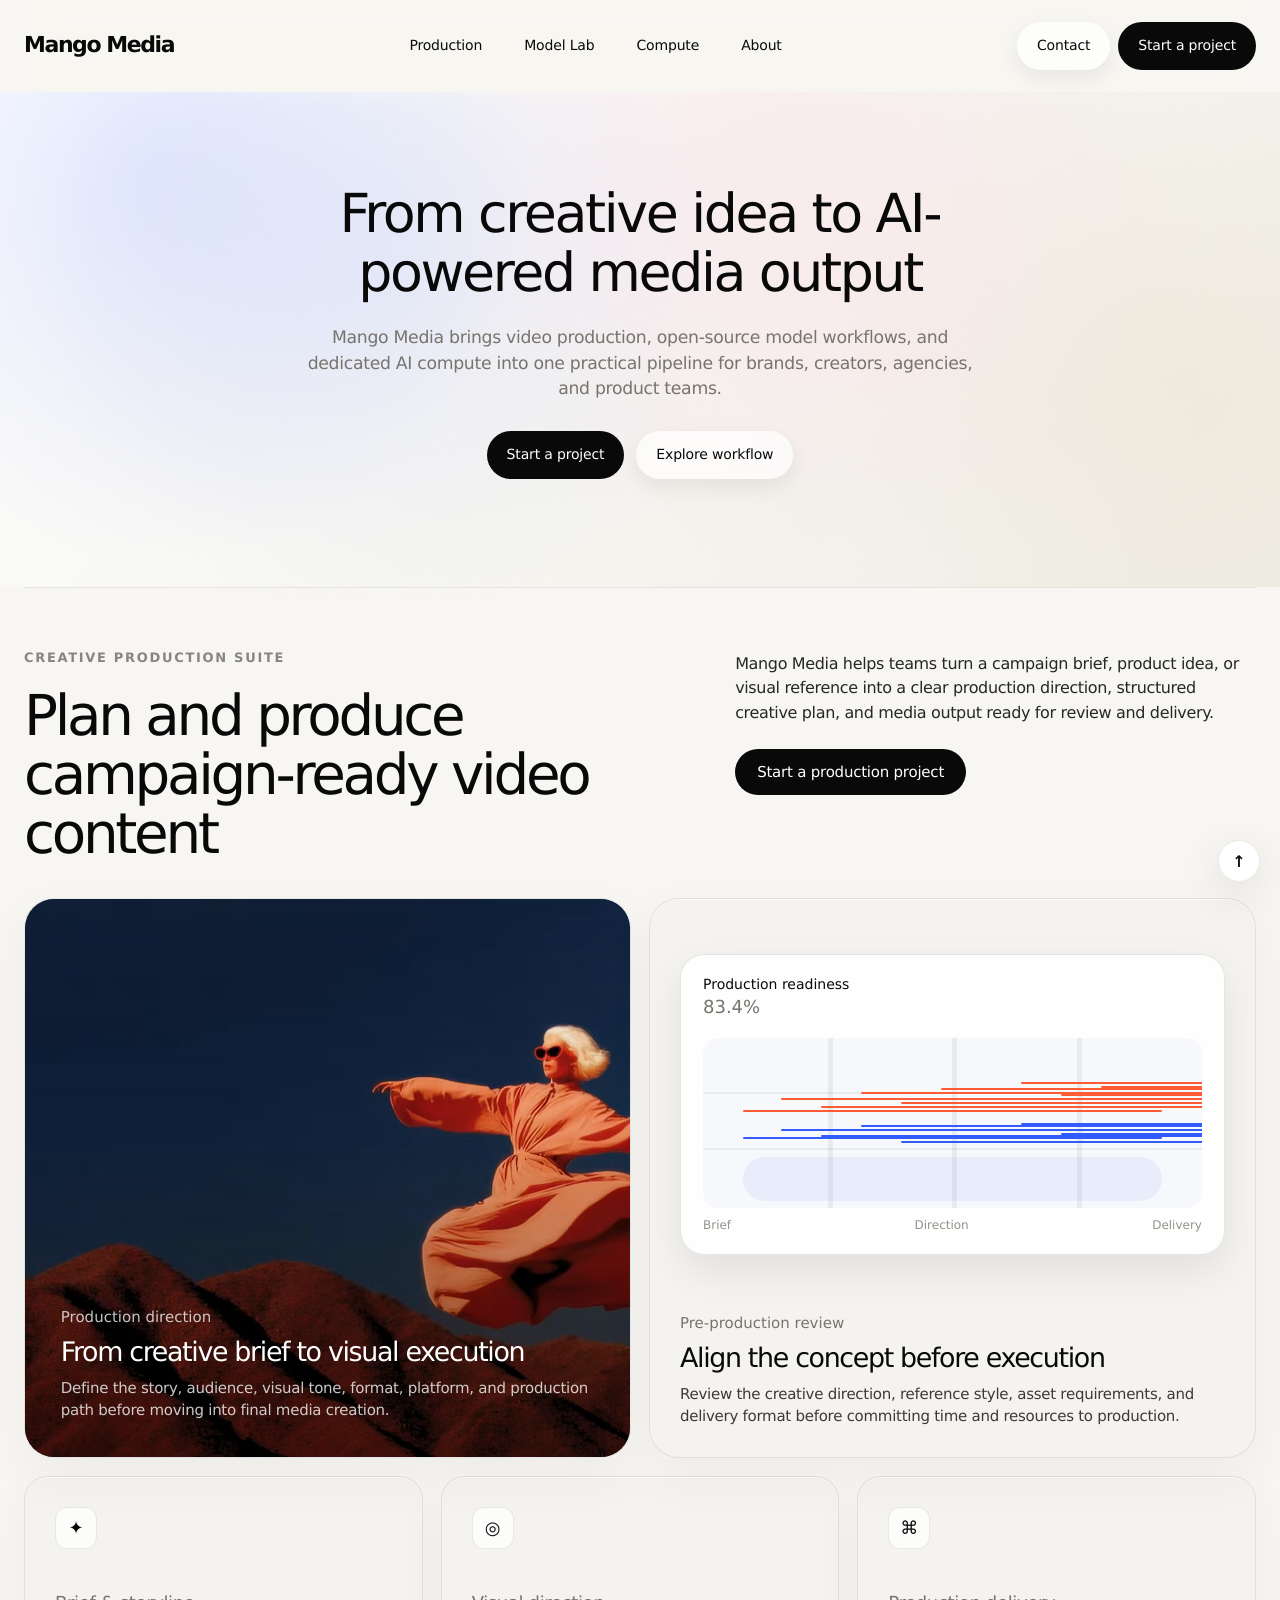
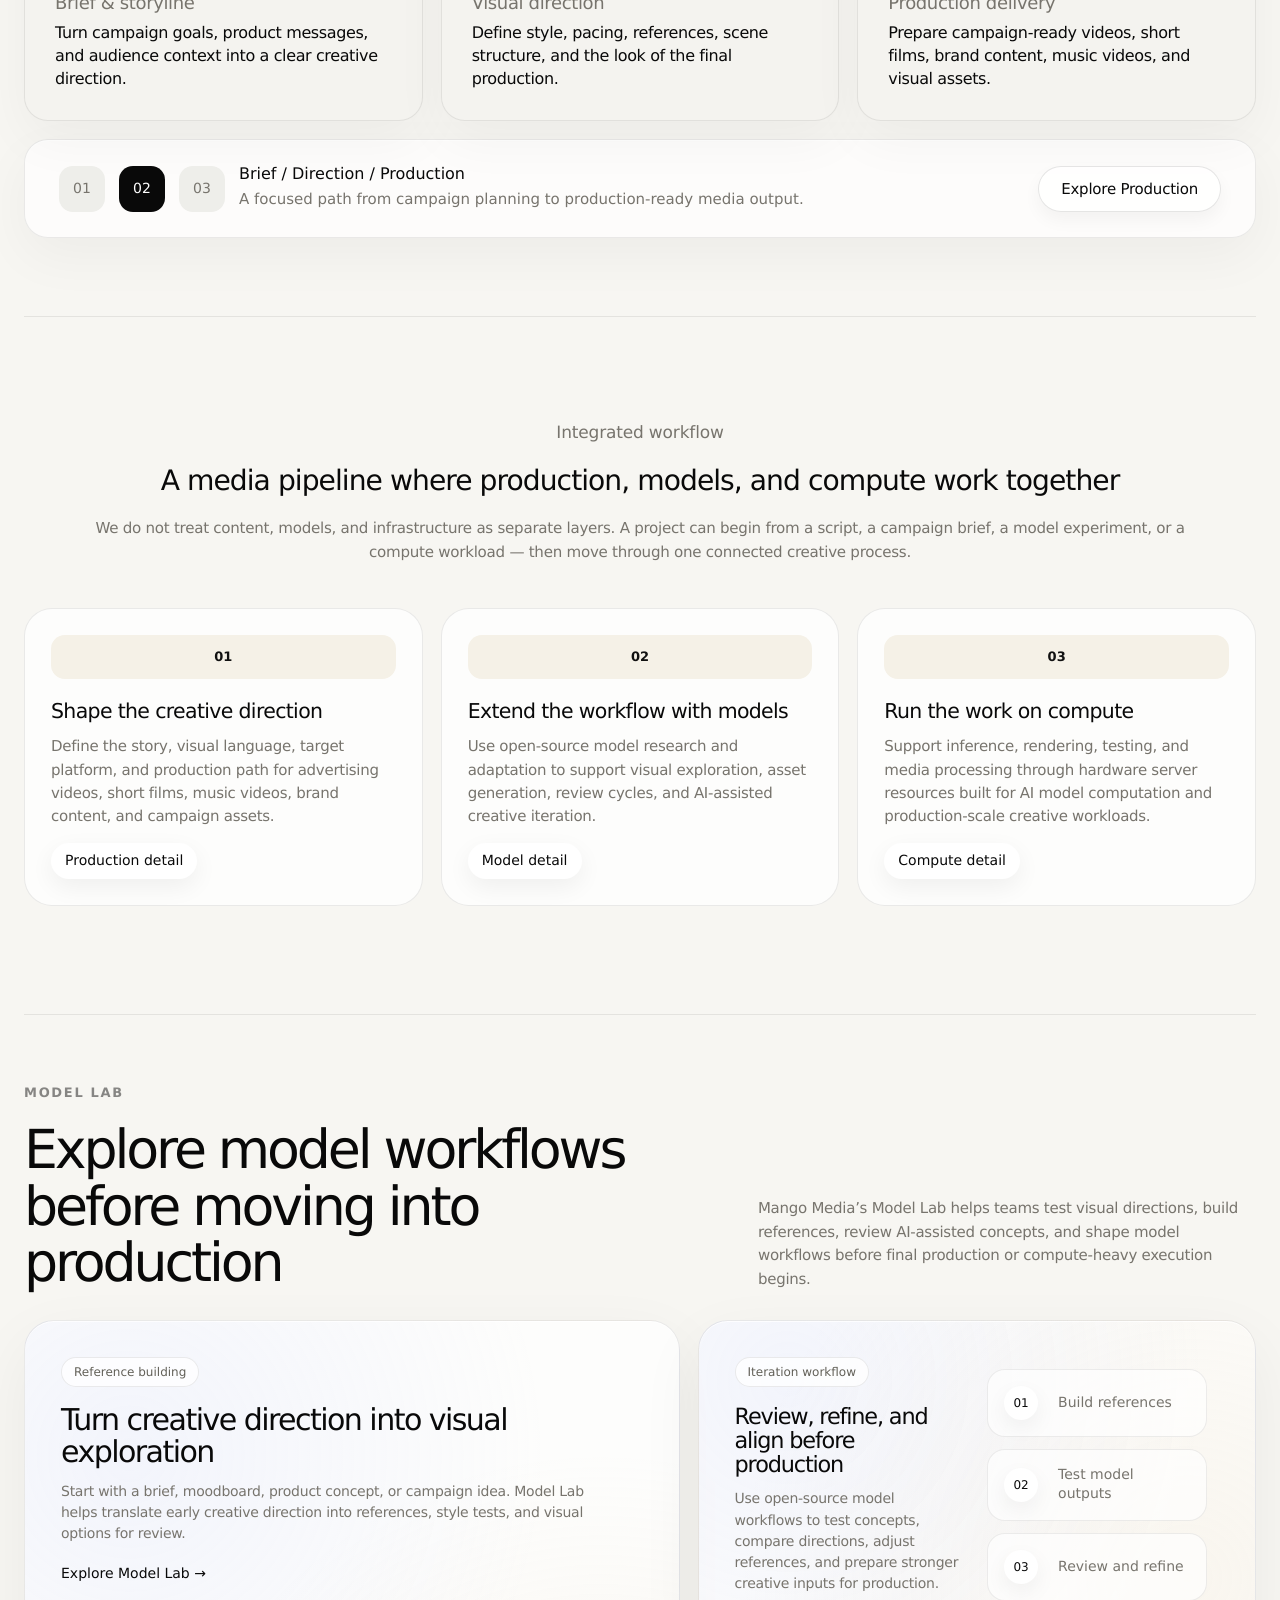
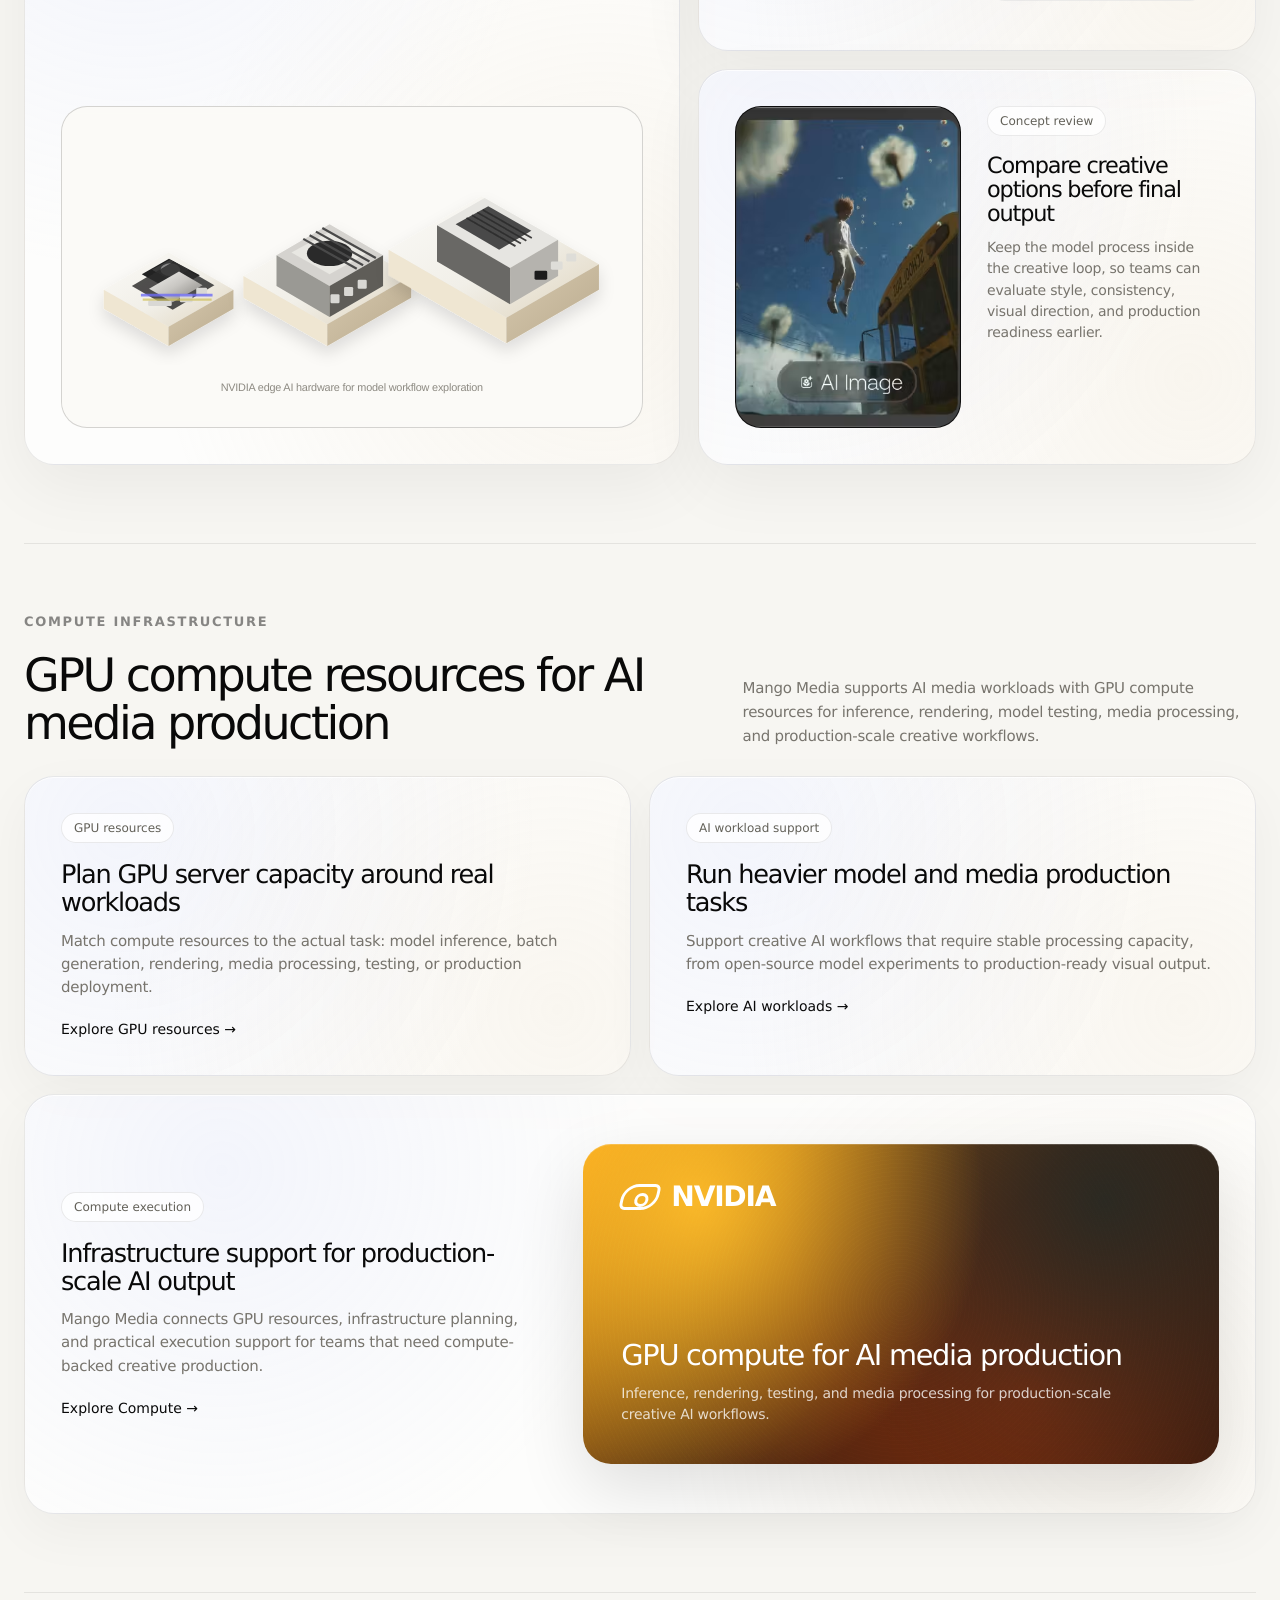
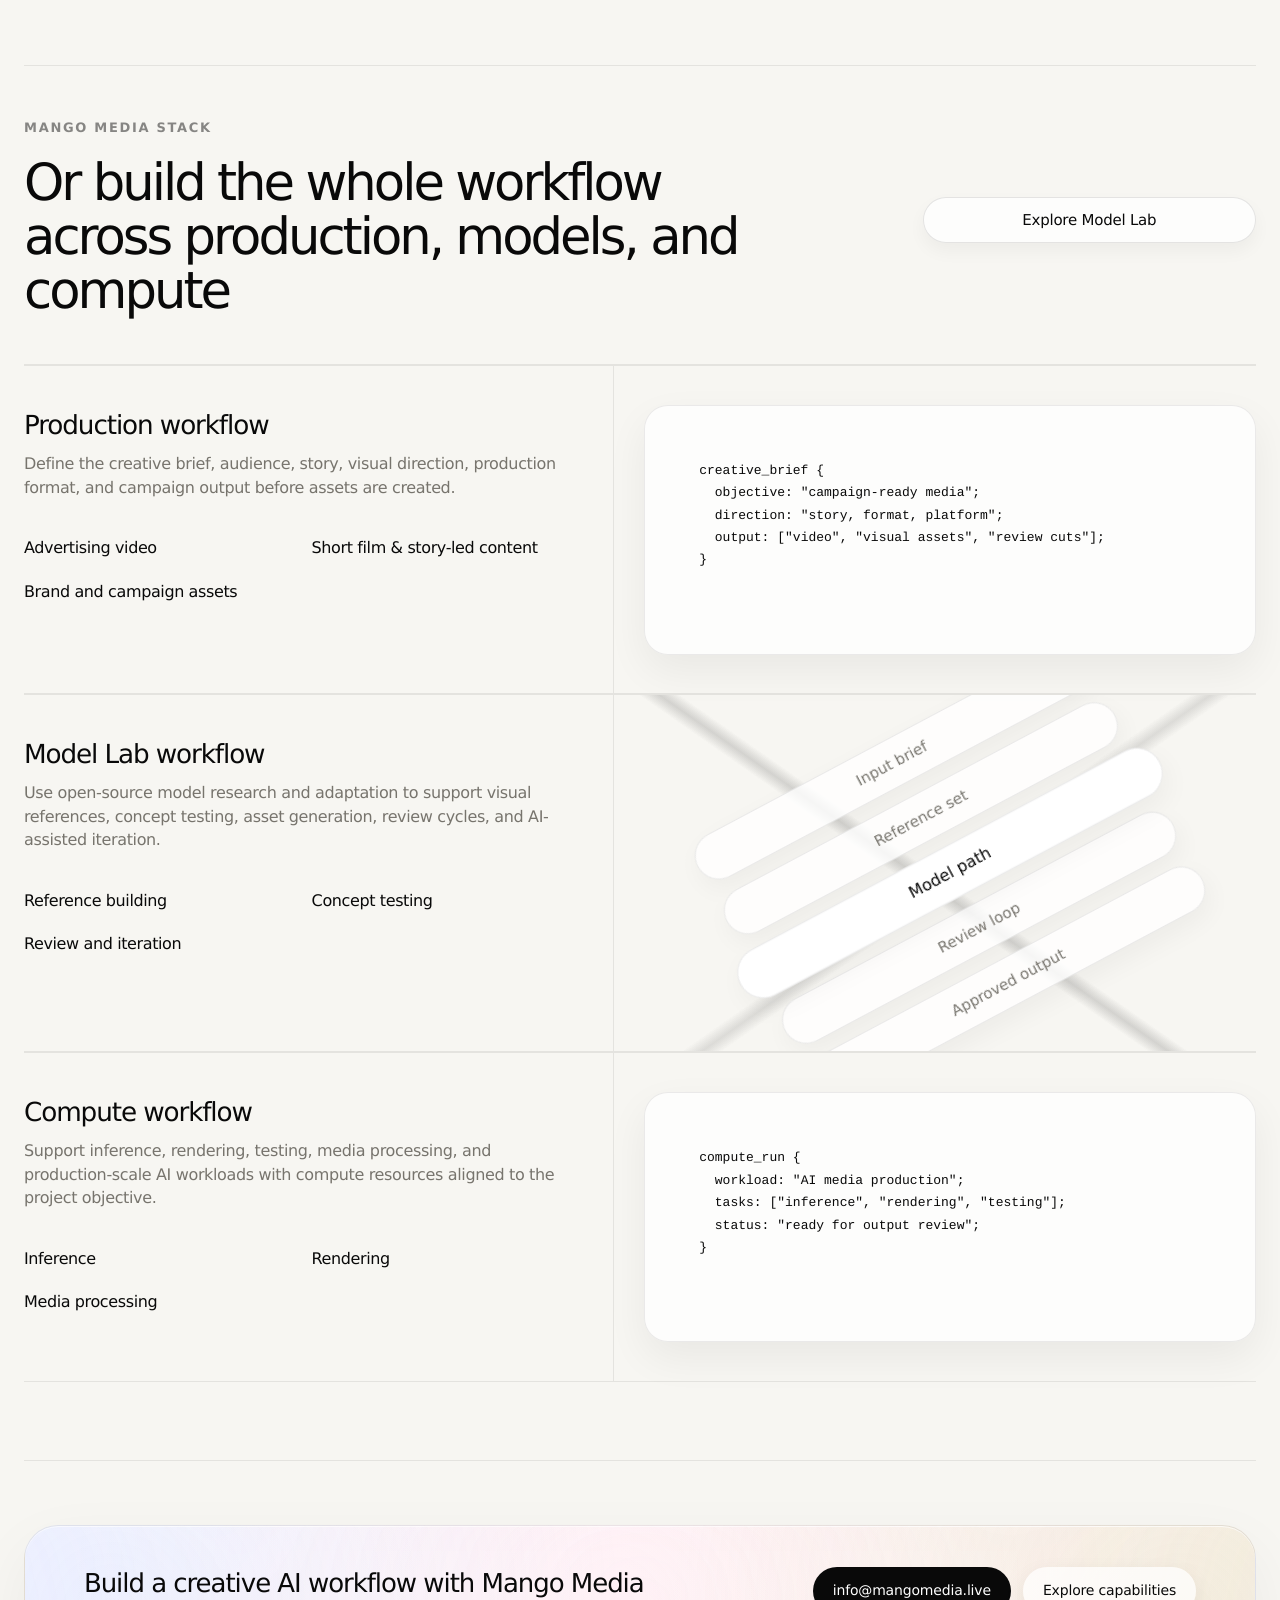
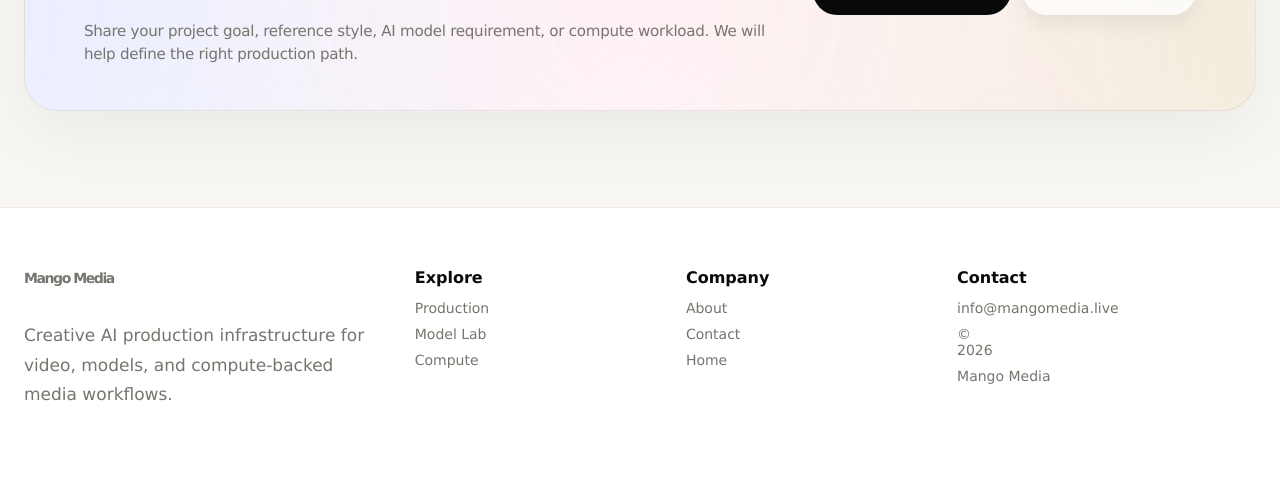
==== index.html @ ac8b80a3 "Update index.html" ====
<!doctype html>
<html lang="en">
<head>
  <meta charset="utf-8" />
  <meta name="viewport" content="width=device-width, initial-scale=1" />

  <title>Mango Media | Creative AI Production Infrastructure</title>
  <meta
    name="description"
    content="Mango Media is a creative AI production company combining video craft, open-source model workflows, and AI compute infrastructure into one media production stack."
  />

  <meta property="og:title" content="Mango Media" />
  <meta
    property="og:description"
    content="Creative AI production infrastructure for video, models, and compute-backed media workflows."
  />
  <meta property="og:type" content="website" />
  <meta property="og:url" content="https://mangomedia.live" />
  <meta name="theme-color" content="#fbfaf7" />

  <link rel="stylesheet" href="./mango-soft-lsf-style-v5.css?v=20260709-v7" />
  <link rel="stylesheet" href="./mango-lsf-override.css?v=20260709-v1" />
<link rel="stylesheet" href="./mango-content.css?v=20260717-model-lab-review-image1" />
</head>

<body>
<header class="site-header">
  <a class="logo" href="/" aria-label="Mango Media home">
    <span class="logo-symbol">M</span>
    <span>Mango Media</span>
  </a>

  <nav class="nav" aria-label="Main navigation">
    <a href="/production.html">Production</a>
    <a href="/models.html">Model Lab</a>
    <a href="/compute.html">Compute</a>
    <a href="/about.html">About</a>
  </nav>

  <div class="header-actions">
    <a class="soft-btn" href="mailto:info@mangomedia.live">Contact</a>
    <a class="dark-btn" href="mailto:info@mangomedia.live">Start a project</a>
  </div>
</header>

  <main id="top">
    <section class="hero">
      <div class="hero-wash" aria-hidden="true"></div>

      <div class="container hero-inner">
        <p class="eyebrow">Creative AI Production Infrastructure</p>

        <h1>From creative idea to AI-powered media output</h1>

        <p class="lead">
          Mango Media brings video production, open-source model workflows, and dedicated AI compute
          into one practical pipeline for brands, creators, agencies, and product teams.
        </p>

        <div class="hero-actions">
          <a class="dark-btn large" href="mailto:info@mangomedia.live">Start a project</a>
          <a class="soft-btn large" href="#workflow">Explore workflow</a>
        </div>
      </div>
    </section>
<section class="section home-mango-suite" aria-label="Mango Media production suite">
  <div class="home-mango-suite-inner">
    <div class="home-mango-suite-heading">
      <div>
        <p class="eyebrow">Creative production suite</p>
        <h2>Plan and produce campaign-ready video content</h2>
      </div>

      <div>
        <p>
          Mango Media helps teams turn a campaign brief, product idea, or visual reference
          into a clear production direction, structured creative plan, and media output
          ready for review and delivery.
        </p>

        <a class="home-suite-button" href="mailto:info@mangomedia.live">
          Start a production project
        </a>
      </div>
    </div>

    <div class="home-mango-suite-grid">
      <article class="home-suite-card home-suite-card-visual">
<div class="home-suite-media-slot large has-image">
  <img
    src="/media/home/production-suite-hero.jpg"
    alt="Mango Media production visual for campaign-ready video content"
  />
</div>

        <div class="home-suite-card-copy light">
          <span>Production direction</span>
          <h3>From creative brief to visual execution</h3>
          <p>
            Define the story, audience, visual tone, format, platform, and production
            path before moving into final media creation.
          </p>
        </div>
      </article>

      <article class="home-suite-card home-suite-card-analytics">
        <div class="home-suite-dashboard">
          <div class="home-suite-dashboard-card">
            <span>Production readiness</span>
            <strong>83.4%</strong>

            <div class="home-suite-chart">
              <i></i>
              <i></i>
              <i></i>
            </div>

            <div class="home-suite-chart-labels">
              <span>Brief</span>
              <span>Direction</span>
              <span>Delivery</span>
            </div>
          </div>
        </div>

        <div class="home-suite-card-copy">
          <span>Pre-production review</span>
          <h3>Align the concept before execution</h3>
          <p>
            Review the creative direction, reference style, asset requirements, and
            delivery format before committing time and resources to production.
          </p>
        </div>
      </article>

      <article class="home-suite-mini-card">
        <span class="home-suite-icon">✦</span>
        <div>
          <h3>Brief & storyline</h3>
          <p>
            Turn campaign goals, product messages, and audience context into a clear
            creative direction.
          </p>
        </div>
      </article>

      <article class="home-suite-mini-card">
        <span class="home-suite-icon">◎</span>
        <div>
          <h3>Visual direction</h3>
          <p>
            Define style, pacing, references, scene structure, and the look of the final
            production.
          </p>
        </div>
      </article>

      <article class="home-suite-mini-card">
        <span class="home-suite-icon">⌘</span>
        <div>
          <h3>Production delivery</h3>
          <p>
            Prepare campaign-ready videos, short films, brand content, music videos,
            and visual assets.
          </p>
        </div>
      </article>
    </div>

    <div class="home-suite-footer-strip">
      <div class="home-suite-strip-left">
        <span>01</span>
        <span>02</span>
        <span>03</span>

        <div>
          <strong>Brief / Direction / Production</strong>
          <p>A focused path from campaign planning to production-ready media output.</p>
        </div>
      </div>

      <a class="home-suite-strip-button" href="/production.html">
        Explore Production
      </a>
    </div>
  </div>
</section>
</section>
    <section id="workflow" class="section home-summary">
      <div class="section-title centered-home">
        <p class="eyebrow">Integrated workflow</p>

        <h2>A media pipeline where production, models, and compute work together</h2>

        <p>
          We do not treat content, models, and infrastructure as separate layers. A project can begin
          from a script, a campaign brief, a model experiment, or a compute workload — then move
          through one connected creative process.
        </p>
      </div>

      <div class="capability-grid integrated-grid">
        <article class="capability-card">
          <span class="number">01</span>
          <h3>Shape the creative direction</h3>
          <p>
            Define the story, visual language, target platform, and production path for advertising
            videos, short films, music videos, brand content, and campaign assets.
          </p>
          <a class="card-link" href="/production.html">Production detail</a>
        </article>

        <article class="capability-card">
          <span class="number">02</span>
          <h3>Extend the workflow with models</h3>
          <p>
            Use open-source model research and adaptation to support visual exploration, asset
            generation, review cycles, and AI-assisted creative iteration.
          </p>
          <a class="card-link" href="/models.html">Model detail</a>
        </article>

        <article class="capability-card">
          <span class="number">03</span>
          <h3>Run the work on compute</h3>
          <p>
            Support inference, rendering, testing, and media processing through hardware server
            resources built for AI model computation and production-scale creative workloads.
          </p>
          <a class="card-link" href="/compute.html">Compute detail</a>
        </article>
      </div>
    </section>

<section class="section home-model-lab-showcase" aria-label="Mango Media Model Lab workflow">
  <div class="home-model-lab-inner">
    <div class="home-model-lab-heading">
      <div>
        <p class="eyebrow">Model Lab</p>
        <h2>Explore model workflows before moving into production</h2>
      </div>

      <p>
        Mango Media’s Model Lab helps teams test visual directions, build references,
        review AI-assisted concepts, and shape model workflows before final production
        or compute-heavy execution begins.
      </p>
    </div>

    <div class="home-model-lab-grid">
      <article class="home-model-lab-card home-model-lab-card-large">
        <div class="home-model-lab-copy">
          <span>Reference building</span>
          <h3>Turn creative direction into visual exploration</h3>
          <p>
            Start with a brief, moodboard, product concept, or campaign idea. Model Lab
            helps translate early creative direction into references, style tests, and
            visual options for review.
          </p>
          <a href="/models.html">Explore Model Lab</a>
        </div>

<div class="home-model-lab-media-slot has-inline-svg">
  <svg
    class="home-model-lab-device-svg"
    viewBox="0 0 1278 676"
    role="img"
    aria-label="NVIDIA edge AI hardware visual for model workflow exploration"
  >
    <defs>
      <linearGradient id="mangoBaseTop" x1="0" y1="0" x2="1" y2="1">
        <stop offset="0%" stop-color="#fbfaf7" />
        <stop offset="54%" stop-color="#f1efe8" />
        <stop offset="100%" stop-color="#dfd4bd" />
      </linearGradient>

      <linearGradient id="mangoBaseSide" x1="0" y1="0" x2="1" y2="1">
        <stop offset="0%" stop-color="#d7c9ae" />
        <stop offset="100%" stop-color="#b9aa8e" />
      </linearGradient>

      <linearGradient id="deviceSilver" x1="0" y1="0" x2="1" y2="1">
        <stop offset="0%" stop-color="#f2f1ee" />
        <stop offset="48%" stop-color="#c9c7c3" />
        <stop offset="100%" stop-color="#7d7b76" />
      </linearGradient>

      <filter id="softDeviceShadow" x="-20%" y="-20%" width="140%" height="140%">
        <feDropShadow dx="0" dy="18" stdDeviation="18" flood-color="#090909" flood-opacity="0.12" />
      </filter>
    </defs>

    <rect width="1278" height="676" fill="#fbfaf7" />

    <!-- Left base -->
    <g filter="url(#softDeviceShadow)">
      <polygon points="92,388 235,306 378,388 235,470" fill="url(#mangoBaseTop)" />
      <polygon points="92,388 235,470 235,512 92,430" fill="#efe6d2" />
      <polygon points="235,470 378,388 378,430 235,512" fill="url(#mangoBaseSide)" />

      <polygon points="176,354 236,320 304,356 244,392" fill="#202020" />
      <polygon points="198,344 238,322 280,344 240,368" fill="#3b3b3b" />
      <ellipse cx="239" cy="344" rx="22" ry="14" fill="#8b8b8b" />
      <polygon points="154,380 246,326 336,378 244,432" fill="#2b2b2b" opacity="0.82" />
      <polygon points="192,386 258,348 310,378 244,416" fill="url(#deviceSilver)" />
      <rect x="190" y="412" width="52" height="12" rx="3" fill="#d9d8d4" />
      <rect x="260" y="398" width="28" height="18" rx="3" fill="#d9d8d4" />
      <rect x="296" y="384" width="24" height="18" rx="3" fill="#d9d8d4" />
      <path d="M174 400 L332 400" stroke="#6f6df4" stroke-width="6" opacity="0.8" />
      <path d="M178 410 L330 410" stroke="#cfc15a" stroke-width="5" opacity="0.7" />
    </g>

    <!-- Center base -->
    <g filter="url(#softDeviceShadow)">
      <polygon points="400,358 585,252 770,358 585,464" fill="url(#mangoBaseTop)" />
      <polygon points="400,358 585,464 585,512 400,406" fill="#efe6d2" />
      <polygon points="585,464 770,358 770,406 585,512" fill="url(#mangoBaseSide)" />

      <polygon points="473,312 590,244 708,312 590,380" fill="#d5d3cf" />
      <polygon points="473,312 590,380 590,448 473,380" fill="#9a9994" />
      <polygon points="590,380 708,312 708,380 590,448" fill="#5e5d59" />
      <polygon points="506,306 590,260 676,306 590,354" fill="#e8e7e2" />
      <ellipse cx="590" cy="308" rx="50" ry="28" fill="#2b2b2b" />
      <g stroke="#4a4a4a" stroke-width="5">
        <line x1="532" y1="276" x2="650" y2="342" />
        <line x1="546" y1="268" x2="664" y2="334" />
        <line x1="560" y1="260" x2="678" y2="326" />
        <line x1="574" y1="252" x2="692" y2="318" />
      </g>
      <rect x="592" y="398" width="20" height="20" rx="3" fill="#d9d8d4" />
      <rect x="622" y="382" width="20" height="20" rx="3" fill="#d9d8d4" />
      <rect x="652" y="366" width="20" height="20" rx="3" fill="#d9d8d4" />
    </g>

    <!-- Right base -->
    <g filter="url(#softDeviceShadow)">
      <polygon points="720,300 925,182 1184,332 980,450" fill="url(#mangoBaseTop)" />
      <polygon points="720,300 980,450 980,506 720,356" fill="#efe6d2" />
      <polygon points="980,450 1184,332 1184,388 980,506" fill="url(#mangoBaseSide)" />

      <polygon points="827,246 932,186 1094,278 988,340" fill="#e6e5e1" />
      <polygon points="827,246 988,340 988,420 827,326" fill="#696865" />
      <polygon points="988,340 1094,278 1094,358 988,420" fill="#b5b3ae" />
      <polygon points="868,244 940,204 1035,258 964,300" fill="#4a4a4a" />
      <g stroke="#2d2d2d" stroke-width="4" opacity="0.9">
        <line x1="892" y1="230" x2="1000" y2="292" />
        <line x1="904" y1="224" x2="1012" y2="286" />
        <line x1="916" y1="218" x2="1024" y2="280" />
        <line x1="928" y1="212" x2="1036" y2="274" />
      </g>
      <rect x="1042" y="346" width="28" height="20" rx="3" fill="#1f1f1f" />
      <rect x="1078" y="326" width="26" height="18" rx="3" fill="#deddd8" />
      <rect x="1112" y="308" width="22" height="18" rx="3" fill="#deddd8" />
    </g>

    <text
      x="639"
      y="612"
      text-anchor="middle"
      fill="#8d8a82"
      font-size="24"
      font-family="Inter, Arial, sans-serif"
      letter-spacing="-0.02em"
    >
      NVIDIA edge AI hardware for model workflow exploration
    </text>
  </svg>
</div>
      </article>

      <article class="home-model-lab-card home-model-lab-card-side">
        <div class="home-model-lab-copy">
          <span>Iteration workflow</span>
          <h3>Review, refine, and align before production</h3>
          <p>
            Use open-source model workflows to test concepts, compare directions,
            adjust references, and prepare stronger creative inputs for production.
          </p>
        </div>

        <div class="home-model-lab-steps">
          <div>
            <strong>01</strong>
            <span>Build references</span>
          </div>
          <div>
            <strong>02</strong>
            <span>Test model outputs</span>
          </div>
          <div>
            <strong>03</strong>
            <span>Review and refine</span>
          </div>
        </div>
      </article>

      <article class="home-model-lab-card home-model-lab-card-media">
<div class="home-model-lab-media-slot second has-image soft-contain">
  <img
    src="/media/home/model-lab-concept-review.jpg"
    alt="Model Lab generated concept review for visual exploration"
  />
</div>

        <div class="home-model-lab-copy">
          <span>Concept review</span>
          <h3>Compare creative options before final output</h3>
          <p>
            Keep the model process inside the creative loop, so teams can evaluate
            style, consistency, visual direction, and production readiness earlier.
          </p>
        </div>
      </article>
    </div>
  </div>
</section>
 <section class="section home-capability-triad" aria-label="Mango Media compute overview">
  <div class="home-capability-triad-inner">
    <div class="home-capability-triad-heading">
      <div>
        <p class="eyebrow">Compute infrastructure</p>
        <h2>GPU compute resources for AI media production</h2>
      </div>

      <p>
        Mango Media supports AI media workloads with GPU compute resources for
        inference, rendering, model testing, media processing, and production-scale
        creative workflows.
      </p>
    </div>

    <div class="home-capability-triad-grid">
      <article class="home-capability-card">
        <span>GPU resources</span>
        <h3>Plan GPU server capacity around real workloads</h3>
        <p>
          Match compute resources to the actual task: model inference, batch generation,
          rendering, media processing, testing, or production deployment.
        </p>
        <a href="/compute.html">Explore GPU resources</a>
      </article>

      <article class="home-capability-card">
        <span>AI workload support</span>
        <h3>Run heavier model and media production tasks</h3>
        <p>
          Support creative AI workflows that require stable processing capacity, from
          open-source model experiments to production-ready visual output.
        </p>
        <a href="/compute.html">Explore AI workloads</a>
      </article>

      <article class="home-capability-card home-capability-compute-card">
        <div class="home-capability-compute-copy">
          <span>Compute execution</span>
          <h3>Infrastructure support for production-scale AI output</h3>
          <p>
            Mango Media connects GPU resources, infrastructure planning, and practical
            execution support for teams that need compute-backed creative production.
          </p>
          <a href="/compute.html">Explore Compute</a>
        </div>
<div class="home-capability-nvidia-slot home-compute-nvidia-card" aria-label="NVIDIA GPU compute visual card">
  <div class="home-compute-nvidia-brand">
    <span class="home-compute-nvidia-mark" aria-hidden="true"></span>
    <span>NVIDIA</span>
  </div>

  <div class="home-compute-nvidia-copy">
    <h3>GPU compute for AI media production</h3>
    <p>
      Inference, rendering, testing, and media processing for production-scale
      creative AI workflows.
    </p>
  </div>
</div>
      </article>
    </div>
  </div>
</section>
<section class="section home-mango-stack" aria-label="Mango Media capability stack">
  <div class="home-mango-stack-inner">
    <div class="home-mango-stack-heading">
      <div>
        <p class="eyebrow">Mango Media stack</p>
        <h2>Or build the whole workflow across production, models, and compute</h2>
      </div>

      <a class="home-stack-button" href="/models.html">
        Explore Model Lab
      </a>
    </div>

    <div class="home-stack-row">
      <div class="home-stack-copy">
        <h3>Production workflow</h3>
        <p>
          Define the creative brief, audience, story, visual direction, production format,
          and campaign output before assets are created.
        </p>

        <div class="home-stack-points">
          <span>Advertising video</span>
          <span>Short film & story-led content</span>
          <span>Brand and campaign assets</span>
        </div>
      </div>

      <div class="home-stack-mock">
        <div class="home-stack-code-card">
          <pre><code>creative_brief {
  objective: "campaign-ready media";
  direction: "story, format, platform";
  output: ["video", "visual assets", "review cuts"];
}</code></pre>
        </div>
      </div>
    </div>

    <div class="home-stack-row">
      <div class="home-stack-copy">
        <h3>Model Lab workflow</h3>
        <p>
          Use open-source model research and adaptation to support visual references,
          concept testing, asset generation, review cycles, and AI-assisted iteration.
        </p>

        <div class="home-stack-points">
          <span>Reference building</span>
          <span>Concept testing</span>
          <span>Review and iteration</span>
        </div>
      </div>

      <div class="home-stack-mock home-stack-mock-diagram">
        <div class="home-model-diagram">
          <span>Input brief</span>
          <span>Reference set</span>
          <span>Model path</span>
          <span>Review loop</span>
          <span>Approved output</span>
        </div>
      </div>
    </div>

    <div class="home-stack-row">
      <div class="home-stack-copy">
        <h3>Compute workflow</h3>
        <p>
          Support inference, rendering, testing, media processing, and production-scale
          AI workloads with compute resources aligned to the project objective.
        </p>

        <div class="home-stack-points">
          <span>Inference</span>
          <span>Rendering</span>
          <span>Media processing</span>
        </div>
      </div>

      <div class="home-stack-mock">
        <div class="home-stack-code-card">
          <pre><code>compute_run {
  workload: "AI media production";
  tasks: ["inference", "rendering", "testing"];
  status: "ready for output review";
}</code></pre>
        </div>
      </div>
    </div>
  </div>
</section>
    <section id="contact" class="section final-cta home-page-cta">
      <div class="container">
        <div class="cta-box">
          <h2>Build a creative AI workflow with Mango Media</h2>

          <p>
            Share your project goal, reference style, AI model requirement, or compute workload.
            We will help define the right production path.
          </p>

          <div class="hero-actions">
            <a class="dark-btn large" href="mailto:info@mangomedia.live">
              info@mangomedia.live
            </a>
            <a class="soft-btn large" href="/production.html">Explore capabilities</a>
          </div>
        </div>
      </div>
    </section>
  </main>

<footer class="footer">
  <div class="container footer-grid">
    <div>
      <a class="logo footer-logo" href="/">
        <span class="logo-symbol">M</span>
        <span>Mango Media</span>
      </a>
      <p>
        Creative AI production infrastructure for video, models, and compute-backed media workflows.
      </p>
    </div>

    <div>
      <strong>Explore</strong>
      <a href="/production.html">Production</a>
      <a href="/models.html">Model Lab</a>
      <a href="/compute.html">Compute</a>
    </div>

    <div>
      <strong>Company</strong>
      <a href="/about.html">About</a>
      <a href="mailto:info@mangomedia.live">Contact</a>
      <a href="/">Home</a>
    </div>

    <div>
      <strong>Contact</strong>
      <a href="mailto:info@mangomedia.live">info@mangomedia.live</a>
      <span>© <span id="year"></span> Mango Media</span>
    </div>
  </div>
</footer>

  <a class="back-top" href="#top" aria-label="Back to top">↑</a>

  <script>
    document.getElementById("year").textContent = new Date().getFullYear();
  </script>
</body>
</html>
---- mango-soft-lsf-style-v5.css ----
:root {
  --bg: #fbfaf7;
  --paper: #ffffff;
  --text: #050505;
  --muted: #77746e;
  --line: #ebe8df;
  --blue: #e8edff;
  --pink: #fff1f1;
  --cream: #fbf5df;
  --mango: #ffb020;
  --orange: #ff8a1f;
  --shadow: 0 22px 72px rgba(16, 24, 40, 0.07);
  --radius: 28px;
  font-family: Inter, "Helvetica Neue", Arial, ui-sans-serif, system-ui, -apple-system, BlinkMacSystemFont, "Segoe UI", sans-serif;
}

* { box-sizing: border-box; }

html { scroll-behavior: smooth; }

body {
  margin: 0;
  color: var(--text);
  background: #fff;
  font-family: Inter, "Helvetica Neue", Arial, ui-sans-serif, system-ui, -apple-system, BlinkMacSystemFont, "Segoe UI", sans-serif;
  -webkit-font-smoothing: antialiased;
  text-rendering: geometricPrecision;
}

a { color: inherit; text-decoration: none; }

.container {
  width: min(1240px, calc(100% - 40px));
  margin: 0 auto;
}

.site-header {
  position: sticky;
  top: 0;
  z-index: 50;
  height: 100px;
  display: grid;
  grid-template-columns: 1fr auto 1fr;
  align-items: center;
  gap: 24px;
  padding: 0 34px;
  border-bottom: 1px solid rgba(235, 232, 223, 0.72);
  background: rgba(251, 250, 247, 0.92);
  backdrop-filter: blur(18px);
}

.logo {
  display: inline-flex;
  align-items: center;
  gap: 8px;
  justify-self: start;
  color: #050505;
  font-size: 24px;
  font-weight: 760;
  letter-spacing: -0.065em;
}

.logo-symbol { display: none; }

.nav {
  display: flex;
  align-items: center;
  justify-content: center;
  gap: 50px;
  color: #111;
  font-size: 17px;
  font-weight: 520;
  letter-spacing: -0.02em;
}

.nav a:hover { color: #57524c; }

.header-actions {
  justify-self: end;
  display: flex;
  align-items: center;
  gap: 14px;
}

.soft-btn,
.dark-btn,
.outline-btn {
  display: inline-flex;
  align-items: center;
  justify-content: center;
  min-height: 54px;
  padding: 0 26px;
  border-radius: 999px;
  font-size: 17px;
  font-weight: 650;
  letter-spacing: -0.025em;
  transition: transform .2s ease, box-shadow .2s ease, background .2s ease;
}

.soft-btn,
.outline-btn {
  color: #111;
  background: rgba(255, 255, 255, .74);
  box-shadow: 0 14px 42px rgba(16, 24, 40, .045);
}

.dark-btn {
  color: #fff;
  background: #050505;
  box-shadow: 0 14px 42px rgba(16, 24, 40, .13);
}

.dark-btn.large,
.soft-btn.large {
  min-height: 58px;
  padding: 0 30px;
}

.soft-btn:hover,
.dark-btn:hover,
.outline-btn:hover {
  transform: translateY(-2px);
}

.hero {
  position: relative;
  min-height: 570px;
  display: grid;
  align-items: center;
  overflow: hidden;
  border-bottom: 1px solid rgba(235, 232, 223, .66);
  background: #f8f7f1;
}

.hero-wash {
  position: absolute;
  inset: 0;
  background:
    radial-gradient(ellipse at 10% 26%, rgba(222, 229, 255, .86) 0%, rgba(232, 237, 255, .56) 20%, rgba(244, 246, 255, .18) 44%, transparent 67%),
    radial-gradient(ellipse at 53% 18%, rgba(255, 232, 231, .56) 0%, rgba(255, 241, 239, .34) 24%, rgba(255, 248, 246, .12) 46%, transparent 68%),
    radial-gradient(ellipse at 91% 26%, rgba(255, 244, 211, .92) 0%, rgba(255, 248, 226, .58) 24%, rgba(255, 251, 240, .18) 48%, transparent 71%),
    linear-gradient(180deg, #fdfdff 0%, #fbfaf6 56%, #f7f6ef 100%);
}

.hero-wash::before {
  content: "";
  position: absolute;
  inset: -30%;
  background:
    radial-gradient(ellipse at 13% 28%, rgba(174, 192, 255, .22), transparent 34%),
    radial-gradient(ellipse at 52% 16%, rgba(255, 184, 180, .14), transparent 34%),
    radial-gradient(ellipse at 90% 24%, rgba(255, 224, 135, .24), transparent 33%);
  filter: blur(96px);
  opacity: .8;
}

.hero-wash::after {
  content: "";
  position: absolute;
  inset: 0;
  background:
    linear-gradient(180deg, rgba(255,255,255,.44) 0%, rgba(255,255,255,.24) 46%, rgba(247,246,239,.72) 100%),
    radial-gradient(ellipse at 50% 76%, rgba(255,255,255,.30), transparent 50%);
}

.hero-inner {
  position: relative;
  z-index: 1;
  text-align: center;
  padding: 78px 0 88px;
}

.eyebrow {
  margin: 0 0 22px;
  color: rgba(0, 0, 0, .46);
  font-size: 13px;
  line-height: 1;
  font-weight: 650;
  letter-spacing: .13em;
  text-transform: uppercase;
}

h1, h2, h3, p { margin-top: 0; }

h1 {
  max-width: 980px;
  margin: 0 auto 24px;
  font-size: clamp(46px, 5.1vw, 72px);
  line-height: 1.03;
  letter-spacing: -0.065em;
  font-weight: 500;
}

h2 {
  margin-bottom: 20px;
  font-size: clamp(34px, 4vw, 58px);
  line-height: 1.06;
  letter-spacing: -0.056em;
  font-weight: 520;
}

h3 {
  margin-bottom: 12px;
  font-size: 24px;
  letter-spacing: -0.04em;
  font-weight: 620;
}

p {
  color: var(--muted);
  font-size: 17px;
  line-height: 1.72;
}

.lead {
  max-width: 860px;
  margin: 0 auto;
  color: #7a756e;
  font-size: clamp(16px, 1.65vw, 22px);
  line-height: 1.5;
  letter-spacing: -0.022em;
  font-weight: 400;
}

.hero-actions {
  display: flex;
  flex-wrap: wrap;
  justify-content: center;
  gap: 14px;
  margin-top: 34px;
}

.tabs-section {
  background: #f8f7f2;
  border-bottom: 1px solid rgba(235, 232, 223, 0.9);
}

.tab-row {
  display: flex;
  justify-content: center;
  gap: 36px;
  padding: 22px 0;
}

.tab-row a {
  padding: 14px 24px;
  border-radius: 999px;
  color: #77746e;
  font-size: 17px;
  font-weight: 520;
  letter-spacing: -0.02em;
}

.tab-row a.active {
  color: #111;
  background: #fff;
  box-shadow: 0 18px 50px rgba(16, 24, 40, .065);
}

.section {
  padding: 90px 0;
  background: #fff;
}

.soft-section,
.workflow-section {
  background: linear-gradient(180deg, #f8f7f2, #fff);
  border-top: 1px solid rgba(235,232,223,.78);
  border-bottom: 1px solid rgba(235,232,223,.78);
}

.section-title {
  max-width: 920px;
  margin-bottom: 40px;
}

.section-title.compact {
  max-width: 600px;
  margin-bottom: 0;
}

.feature-layout,
.workflow-grid,
.two-column {
  display: grid;
  grid-template-columns: .95fr 1.05fr;
  gap: 28px;
  align-items: center;
}

.large-card {
  min-height: 430px;
  padding: 40px;
  border-radius: var(--radius);
  background:
    radial-gradient(circle at 82% 16%, rgba(255, 235, 190, .46), transparent 14rem),
    linear-gradient(135deg, #ffffff 0%, #f7f7f4 100%);
  border: 1px solid var(--line);
  box-shadow: var(--shadow);
}

.card-kicker {
  color: #111;
  font-weight: 650;
  letter-spacing: .12em;
  text-transform: uppercase;
  font-size: 13px;
}

.large-card h3 {
  max-width: 560px;
  font-size: clamp(36px, 4vw, 56px);
  line-height: 1.06;
  font-weight: 520;
}

.stacked-cards,
.model-panel,
.workflow-board,
.tech-stack {
  display: grid;
  gap: 16px;
}

.mini-card,
.api-feature-grid article,
.application-grid article,
.tech-stack div,
.model-panel div,
.board-row,
.code-card,
.cta-box {
  border: 1px solid var(--line);
  border-radius: 26px;
  background: rgba(255,255,255,.92);
  box-shadow: 0 16px 60px rgba(16,24,40,.052);
}

.mini-card,
.model-panel div,
.tech-stack div {
  padding: 26px;
}

.number {
  display: inline-flex;
  align-items: center;
  justify-content: center;
  min-width: 44px;
  height: 44px;
  margin-bottom: 20px;
  padding: 0 12px;
  border-radius: 14px;
  color: #111;
  background: #f5f1e7;
  font-size: 13px;
  font-weight: 650;
}

.model-panel strong,
.model-panel span,
.tech-stack strong,
.tech-stack span {
  display: block;
}

.model-panel span,
.tech-stack span {
  margin-top: 8px;
  color: var(--muted);
  line-height: 1.65;
}

.board-row {
  display: grid;
  grid-template-columns: 64px 1fr;
  gap: 18px;
  padding: 24px;
}

.board-row.active {
  background:
    radial-gradient(circle at 90% 20%, rgba(255, 240, 190, .32), transparent 16rem),
    #fff;
}

.board-row > span {
  display: grid;
  place-items: center;
  width: 50px;
  height: 50px;
  border-radius: 16px;
  color: #111;
  background: #f5f1e7;
  font-weight: 650;
}

.board-row strong { display: block; margin-bottom: 7px; }
.board-row p { margin-bottom: 0; font-size: 15.5px; }

.api-section {
  background:
    radial-gradient(circle at 8% 16%, rgba(205, 216, 255, .28), transparent 26rem),
    radial-gradient(circle at 82% 20%, rgba(255, 238, 178, .28), transparent 28rem),
    #fff;
}

.api-heading {
  display: flex;
  justify-content: space-between;
  align-items: end;
  gap: 22px;
  margin-bottom: 34px;
}

.api-heading h2 { max-width: 780px; }

.api-grid {
  display: grid;
  grid-template-columns: 1.04fr .96fr;
  gap: 24px;
  align-items: stretch;
}

.code-card {
  overflow: hidden;
  background: #111;
  border-color: #242424;
  box-shadow: 0 24px 80px rgba(16, 24, 40, .16);
}

.code-top {
  display: flex;
  align-items: center;
  gap: 8px;
  padding: 16px 18px;
  border-bottom: 1px solid rgba(255,255,255,.10);
  color: #e6e6e6;
}

.code-top span {
  width: 11px;
  height: 11px;
  border-radius: 50%;
  background: #555;
}

.code-top span:first-child { background: #ff6b6b; }
.code-top span:nth-child(2) { background: #ffbf3f; }
.code-top span:nth-child(3) { background: #42c7ff; }

.code-top strong {
  margin-left: 8px;
  font-size: 13px;
}

pre {
  margin: 0;
  padding: 26px;
  overflow: auto;
  color: #f2f2f2;
  font-size: 14px;
  line-height: 1.75;
}

code { font-family: "SFMono-Regular", Consolas, "Liberation Mono", monospace; }

.api-feature-grid {
  display: grid;
  grid-template-columns: 1fr 1fr;
  gap: 14px;
}

.api-feature-grid article { padding: 24px; }
.api-feature-grid h3 { font-size: 20px; }
.api-feature-grid p { margin-bottom: 0; font-size: 15px; }

.application-grid {
  display: grid;
  grid-template-columns: repeat(3, 1fr);
  gap: 18px;
}

.application-grid article {
  min-height: 170px;
  padding: 26px;
}

.application-grid span {
  display: block;
  margin-bottom: 18px;
  color: #77746e;
  font-size: 13px;
  font-weight: 650;
  text-transform: uppercase;
  letter-spacing: .08em;
}

.application-grid p {
  margin-bottom: 0;
  font-size: 15px;
}

.final-cta { padding-bottom: 72px; }

.cta-box {
  padding: 54px;
  background:
    radial-gradient(circle at 18% 26%, rgba(205, 216, 255, .30), transparent 22rem),
    radial-gradient(circle at 78% 24%, rgba(255, 238, 178, .34), transparent 23rem),
    linear-gradient(135deg, #fff, #f8f7f2);
}

.cta-box h2 { max-width: 820px; }
.cta-box p { max-width: 760px; }

.footer {
  padding: 60px 0;
  border-top: 1px solid var(--line);
  background: white;
}

.footer-grid {
  display: grid;
  grid-template-columns: 1.5fr 1fr 1fr 1.25fr;
  gap: 32px;
}

.footer p {
  max-width: 360px;
  margin-top: 16px;
}

.footer strong,
.footer a,
.footer span { display: block; }

.footer strong { margin-bottom: 14px; }

.footer a,
.footer span {
  margin-bottom: 10px;
  color: var(--muted);
  font-size: 14px;
}

.back-top {
  position: fixed;
  right: 20px;
  bottom: 18px;
  display: grid;
  place-items: center;
  width: 42px;
  height: 42px;
  border: 1px solid var(--line);
  border-radius: 999px;
  background: white;
  box-shadow: 0 12px 40px rgba(16,24,40,.10);
  color: #111;
  font-weight: 650;
}

@media (max-width: 1060px) {
  .site-header {
    grid-template-columns: 1fr auto;
  }
  .nav {
    display: none;
  }
  .hero {
    min-height: 540px;
  }
  .feature-layout,
  .workflow-grid,
  .two-column,
  .api-grid {
    grid-template-columns: 1fr;
  }
  .section-title.compact { margin-bottom: 24px; }
  .application-grid { grid-template-columns: 1fr 1fr; }
  .footer-grid { grid-template-columns: 1fr 1fr; }
}

@media (max-width: 680px) {
  .container { width: min(100% - 28px, 1240px); }
  .site-header {
    height: 78px;
    padding: 0 16px;
  }
  .logo {
    font-size: 21px;
  }
  .soft-btn:not(.large) { display: none; }
  .dark-btn {
    min-height: 46px;
    padding: 0 17px;
    font-size: 15px;
  }
  .hero {
    min-height: 520px;
  }
  .hero-inner {
    padding: 68px 0 78px;
  }
  h1 {
    font-size: 40px;
    letter-spacing: -.055em;
    font-weight: 500;
  }
  h2 { font-size: 35px; }
  .lead { font-size: 18px; }
  .hero-actions,
  .hero-actions a { width: 100%; }
  .tab-row {
    justify-content: flex-start;
    gap: 8px;
    overflow-x: auto;
    padding: 18px 0;
  }
  .tab-row a {
    white-space: nowrap;
    font-size: 15px;
    padding: 12px 16px;
  }
  .section { padding: 64px 0; }
  .api-heading { display: block; }
  .api-feature-grid,
  .application-grid,
  .footer-grid { grid-template-columns: 1fr; }
  .large-card,
  .cta-box { padding: 28px; }
  pre { font-size: 12px; }
}
---- mango-lsf-override.css ----
/* Light Speed Future reference override layer for Mango Media */
:root {
  --paper: #f7f6f2;
  --white: #ffffff;
  --ink: #090909;
  --muted: #77746d;
  --line-soft: rgba(9, 9, 9, 0.08);
}

body {
  background: #f7f6f2 !important;
  color: var(--ink) !important;
  font-family: Inter, ui-sans-serif, system-ui, -apple-system, BlinkMacSystemFont, "Segoe UI", sans-serif !important;
}

.site-header {
  position: sticky !important;
  top: 0 !important;
  z-index: 100 !important;
  width: min(1400px, calc(100% - 48px)) !important;
  height: auto !important;
  margin: 0 auto !important;
  display: grid !important;
  grid-template-columns: auto 1fr auto !important;
  align-items: center !important;
  gap: 28px !important;
  padding: 22px 0 !important;
  border-bottom: 0 !important;
  background: rgba(247, 246, 242, 0.86) !important;
  backdrop-filter: blur(20px) !important;
  box-shadow: none !important;
}

.logo {
  display: inline-flex !important;
  align-items: center !important;
  gap: 8px !important;
  color: var(--ink) !important;
  font-size: 22px !important;
  font-weight: 760 !important;
  line-height: 1 !important;
  letter-spacing: -0.065em !important;
  white-space: nowrap !important;
}

.logo-symbol {
  display: none !important;
}

.nav {
  display: flex !important;
  justify-content: center !important;
  align-items: center !important;
  gap: 8px !important;
  color: var(--ink) !important;
  font-size: 14px !important;
  font-weight: 400 !important;
  letter-spacing: -0.012em !important;
}

.nav a {
  border-radius: 999px !important;
  padding: 11px 17px !important;
  background: transparent !important;
  transition: background 160ms ease, box-shadow 160ms ease, transform 160ms ease !important;
}

.nav a:hover {
  color: var(--ink) !important;
  background: rgba(9, 9, 9, 0.055) !important;
}

.header-actions {
  justify-self: end !important;
  gap: 8px !important;
}

.soft-btn,
.dark-btn,
.outline-btn {
  min-height: 48px !important;
  padding: 12px 20px !important;
  border-radius: 999px !important;
  border: 0 !important;
  font-size: 14px !important;
  font-weight: 400 !important;
  line-height: 1 !important;
  letter-spacing: -0.012em !important;
}

.soft-btn,
.outline-btn {
  color: var(--ink) !important;
  background: rgba(255, 255, 255, 0.72) !important;
  box-shadow: 0 8px 22px rgba(9, 9, 9, 0.07) !important;
}

.dark-btn {
  color: #ffffff !important;
  background: var(--ink) !important;
  box-shadow: none !important;
}

.dark-btn.large,
.soft-btn.large {
  min-height: 48px !important;
  padding: 12px 20px !important;
}

.hero {
  position: relative !important;
  width: min(1400px, calc(100% - 48px)) !important;
  min-height: 0 !important;
  margin: 0 auto !important;
  padding: 92px 0 54px !important;
  border: 0 !important;
  border-radius: 0 !important;
  background: transparent !important;
  box-shadow: none !important;
  overflow: visible !important;
  isolation: isolate !important;
  text-align: center !important;
}

.hero-wash {
  position: absolute !important;
  top: 0 !important;
  bottom: 0 !important;
  left: 50% !important;
  right: auto !important;
  width: 100vw !important;
  transform: translateX(-50%) !important;
  z-index: 0 !important;
  pointer-events: none !important;
  background:
    radial-gradient(circle at 12% 18%, rgba(49, 92, 255, 0.13), transparent 24rem),
    radial-gradient(circle at 58% 18%, rgba(255, 205, 222, 0.18), transparent 24rem),
    radial-gradient(circle at 92% 58%, rgba(232, 213, 180, 0.22), transparent 22rem),
    linear-gradient(135deg, #ffffff 0%, #f7f6f2 48%, #efede5 100%) !important;
}

.hero-wash::before {
  content: "" !important;
  position: absolute !important;
  inset: 0 !important;
  background:
    radial-gradient(circle at 30% 34%, rgba(180, 196, 255, 0.22), transparent 22rem),
    radial-gradient(circle at 66% 28%, rgba(255, 218, 230, 0.18), transparent 22rem) !important;
  filter: blur(10px) !important;
  opacity: 1 !important;
  pointer-events: none !important;
}

.hero-wash::after {
  display: none !important;
}

.hero-inner {
  position: relative !important;
  z-index: 1 !important;
  width: 100% !important;
  max-width: none !important;
  padding: 0 !important;
  text-align: center !important;
}

.hero .eyebrow {
  display: none !important;
}

.hero h1 {
  max-width: 780px !important;
  margin: 0 auto 24px !important;
  color: var(--ink) !important;
  font-size: clamp(30px, 4.2vw, 56px) !important;
  font-weight: 400 !important;
  line-height: 1.1 !important;
  letter-spacing: -0.044em !important;
}

.hero .lead {
  max-width: 680px !important;
  margin: 0 auto 28px !important;
  color: var(--muted) !important;
  font-size: clamp(16px, 1.35vw, 19px) !important;
  font-weight: 360 !important;
  line-height: 1.48 !important;
  letter-spacing: -0.018em !important;
}

.hero-actions {
  justify-content: center !important;
  flex-wrap: wrap !important;
  gap: 12px !important;
  margin-top: 0 !important;
  margin-bottom: 54px !important;
}

.tabs-section {
  background: rgba(247, 246, 242, 0.84) !important;
  border-bottom: 0 !important;
  backdrop-filter: blur(18px) !important;
}

.tabs-section .container {
  width: min(1400px, calc(100% - 48px)) !important;
}

.tab-row {
  justify-content: center !important;
  gap: 10px !important;
  padding: 14px 0 !important;
}

.tab-row a {
  border-radius: 999px !important;
  padding: 10px 15px !important;
  color: var(--muted) !important;
  font-size: 14px !important;
  font-weight: 400 !important;
  letter-spacing: -0.012em !important;
}

.tab-row a.active,
.tab-row a:hover {
  background: #ffffff !important;
  color: var(--ink) !important;
  box-shadow: 0 8px 24px rgba(9, 9, 9, 0.06) !important;
}

.section {
  width: min(1400px, calc(100% - 48px)) !important;
  margin: 0 auto !important;
  padding: 108px 0 !important;
  border-top: 1px solid var(--line-soft) !important;
  background: transparent !important;
}

.section-title,
.api-heading {
  margin-bottom: 44px !important;
}

.section-title h2,
.api-heading h2,
.cta-box h2,
.large-card h3 {
  font-size: clamp(21px, 2.2vw, 32px) !important;
  font-weight: 320 !important;
  line-height: 1.18 !important;
  letter-spacing: -0.034em !important;
}

.section-title p,
.api-heading p,
.card-kicker,
.application-grid span {
  color: var(--muted) !important;
  font-size: clamp(17px, 1.25vw, 20px) !important;
  font-weight: 360 !important;
  letter-spacing: -0.01em !important;
  text-transform: none !important;
}

.section-title > p:not(.eyebrow),
.section-title span,
.api-heading span,
.mini-card p,
.model-panel span,
.tech-stack span,
.application-grid p,
.board-row p,
.cta-box p {
  color: var(--muted) !important;
  font-size: clamp(15px, 1.18vw, 18px) !important;
  font-weight: 360 !important;
  line-height: 1.55 !important;
  letter-spacing: -0.018em !important;
}

.mini-card,
.model-panel div,
.tech-stack div,
.board-row,
.api-feature-grid article,
.application-grid article,
.cta-box {
  border: 1px solid var(--line-soft) !important;
  background: rgba(255, 255, 255, 0.72) !important;
  box-shadow: none !important;
}

@media (max-width: 1120px) {
  .site-header,
  .hero,
  .section,
  .tabs-section .container {
    width: min(100% - 32px, 1400px) !important;
  }

  .site-header {
    grid-template-columns: 1fr auto !important;
    row-gap: 10px !important;
    align-items: center !important;
  }

  .nav {
    grid-column: 1 / -1 !important;
    justify-content: flex-start !important;
    overflow-x: auto !important;
    padding: 8px 0 2px !important;
    scrollbar-width: none !important;
  }

  .nav::-webkit-scrollbar {
    display: none !important;
  }
}

@media (max-width: 720px) {
  .site-header,
  .hero,
  .section,
  .tabs-section .container {
    width: min(100% - 24px, 1400px) !important;
  }

  .logo {
    font-size: 20px !important;
  }

  .soft-btn:not(.large) {
    display: none !important;
  }

  .hero {
    padding: 58px 0 34px !important;
  }

  .hero h1 {
    max-width: 92% !important;
    font-size: clamp(30px, 9vw, 44px) !important;
    line-height: 1.08 !important;
  }

  .hero .lead {
    max-width: 92% !important;
    font-size: 16px !important;
    line-height: 1.5 !important;
  }

  .hero-actions {
    margin-bottom: 36px !important;
  }

  .dark-btn,
  .soft-btn,
  .outline-btn {
    min-height: 42px !important;
    padding: 10px 15px !important;
    font-size: 14px !important;
  }
}
---- mango-content.css ----
/* Mango Media content structure */

.centered-home {
  max-width: 780px;
  margin-left: auto;
  margin-right: auto;
  text-align: center;
}
.home-summary .centered-home {
  max-width: 1120px;
}

.home-summary .centered-home h2 {
  max-width: 1120px;
  margin-left: auto;
  margin-right: auto;
}

/* Capability cards */

.capability-grid {
  display: grid;
  grid-template-columns: repeat(3, minmax(0, 1fr));
  gap: 18px;
}

.capability-card,
.detail-card,
.detail-panel {
  border: 1px solid rgba(9, 9, 9, 0.08);
  border-radius: 28px;
  background: rgba(255, 255, 255, 0.72);
  padding: 26px;
}

.capability-card {
  min-height: 280px;
  display: flex;
  flex-direction: column;
}

.capability-card h3,
.detail-card h3,
.detail-panel h3 {
  margin: 0 0 12px;
  font-size: clamp(18px, 1.6vw, 24px);
  font-weight: 360;
  line-height: 1.18;
  letter-spacing: -0.032em;
}

.capability-card p,
.detail-card p,
.detail-panel p,
.detail-card li,
.detail-panel li {
  color: var(--muted, #77746d);
  font-size: clamp(15px, 1.08vw, 17px);
  font-weight: 360;
  line-height: 1.55;
  letter-spacing: -0.018em;
}

.card-link {
  width: fit-content;
  margin-top: auto;
  border-radius: 999px;
  padding: 10px 14px;
  color: #090909;
  background: #ffffff;
  box-shadow: 0 8px 24px rgba(9, 9, 9, 0.06);
  font-size: 14px;
}

/* Generic split layout */

.split-lite {
  display: grid;
  grid-template-columns: 0.9fr 0.8fr;
  gap: 56px;
  align-items: start;
}

/* Subpage layout */

.subpage-hero .hero-inner {
  padding: 72px 0 76px;
}

.subpage-hero h1 {
  max-width: 860px;
}

.detail-grid {
  display: grid;
  grid-template-columns: repeat(3, minmax(0, 1fr));
  gap: 18px;
}

.detail-grid.two {
  grid-template-columns: repeat(2, minmax(0, 1fr));
}

.detail-card ul,
.detail-panel ul {
  margin: 18px 0 0;
  padding-left: 18px;
}

.detail-card li,
.detail-panel li {
  margin-bottom: 8px;
}

.detail-panel {
  margin-top: 18px;
}

.back-link {
  display: inline-flex;
  width: fit-content;
  margin-bottom: 24px;
  border-radius: 999px;
  padding: 10px 14px;
  color: #090909;
  background: rgba(255, 255, 255, 0.72);
  box-shadow: 0 8px 24px rgba(9, 9, 9, 0.06);
  font-size: 14px;
}
/* Homepage Mango suite layout */

.home-mango-suite {
  padding-top: 64px !important;
  padding-bottom: 78px !important;
}

.home-mango-suite-inner {
  width: min(1400px, calc(100vw - 48px));
  margin: 0 auto;
}

.home-mango-suite-heading {
  display: grid;
  grid-template-columns: minmax(0, 0.95fr) minmax(0, 0.78fr);
  gap: clamp(36px, 6vw, 86px);
  align-items: start;
  margin-bottom: 34px;
}

.home-mango-suite-heading h2,
.home-mango-stack-heading h2 {
  margin: 0;
  color: #090909;
  font-weight: 350;
  line-height: 1.05;
  letter-spacing: -0.058em;
}

.home-mango-suite-heading h2 {
  max-width: 720px;
  font-size: clamp(38px, 4.4vw, 68px);
}

.home-mango-suite-heading p:not(.eyebrow) {
  max-width: 620px;
  margin: 0 0 24px;
  color: #272727;
  font-size: clamp(16px, 1.18vw, 19px);
  font-weight: 360;
  line-height: 1.52;
  letter-spacing: -0.022em;
}

.home-suite-button,
.home-suite-strip-button,
.home-stack-button {
  display: inline-flex;
  align-items: center;
  justify-content: center;
  min-height: 46px;
  border-radius: 999px;
  padding: 0 22px;
  text-decoration: none;
  font-size: 15px;
  font-weight: 420;
  letter-spacing: -0.015em;
}

.home-suite-button {
  color: #ffffff;
  background: #090909;
}

.home-mango-suite-grid {
  display: grid;
  grid-template-columns: repeat(6, minmax(0, 1fr));
  gap: 18px;
}

.home-suite-card,
.home-suite-mini-card,
.home-suite-footer-strip,
.home-stack-row {
  border: 1px solid rgba(9, 9, 9, 0.08);
  background: rgba(255, 255, 255, 0.72);
  box-shadow:
    0 18px 54px rgba(9, 9, 9, 0.045),
    inset 0 1px 0 rgba(255, 255, 255, 0.76);
}

.home-suite-card {
  position: relative;
  overflow: hidden;
  min-height: 560px;
  border-radius: 30px;
}

.home-suite-card-visual {
  grid-column: span 3;
  background:
    radial-gradient(circle at 20% 16%, rgba(185, 198, 255, 0.20), transparent 30rem),
    radial-gradient(circle at 86% 78%, rgba(233, 214, 182, 0.26), transparent 28rem),
    rgba(255, 255, 255, 0.72);
}

.home-suite-card-analytics {
  grid-column: span 3;
  display: grid;
  grid-template-rows: minmax(0, 1fr) auto;
  padding: 30px;
  background: #f4f3ef;
}

.home-suite-media-slot {
  position: absolute;
  inset: 0;
  display: grid;
  place-items: center;
  border-radius: inherit;
  background:
    radial-gradient(circle at 18% 22%, rgba(89, 125, 92, 0.24), transparent 18rem),
    radial-gradient(circle at 72% 26%, rgba(232, 184, 120, 0.32), transparent 20rem),
    radial-gradient(circle at 72% 76%, rgba(92, 151, 190, 0.24), transparent 22rem),
    linear-gradient(135deg, #ece7d8, #f8f6ef);
}

.home-suite-media-slot::after {
  content: "";
  position: absolute;
  inset: 0;
  background:
    linear-gradient(
      180deg,
      rgba(255, 255, 255, 0.02) 0%,
      rgba(0, 0, 0, 0.08) 44%,
      rgba(0, 0, 0, 0.48) 100%
    );
}

.home-suite-media-slot span,
.home-suite-media-slot small {
  position: relative;
  z-index: 1;
  display: block;
  text-align: center;
}

.home-suite-media-slot span {
  color: rgba(255, 255, 255, 0.96);
  font-size: clamp(26px, 2.6vw, 42px);
  font-weight: 350;
  line-height: 1.05;
  letter-spacing: -0.052em;
}

.home-suite-media-slot small {
  margin-top: 10px;
  color: rgba(255, 255, 255, 0.72);
  font-size: 14px;
  font-weight: 360;
}

.home-suite-card-copy {
  position: absolute;
  left: clamp(24px, 2.8vw, 42px);
  right: clamp(24px, 2.8vw, 42px);
  bottom: clamp(24px, 2.8vw, 42px);
  z-index: 2;
}

.home-suite-card-copy.light {
  color: #ffffff;
}

.home-suite-card-copy span {
  display: block;
  margin-bottom: 12px;
  color: rgba(255, 255, 255, 0.76);
  font-size: 15px;
  font-weight: 380;
}

.home-suite-card-copy h3 {
  max-width: 560px;
  margin: 0 0 10px;
  color: inherit;
  font-size: clamp(23px, 2.1vw, 36px);
  font-weight: 350;
  line-height: 1.08;
  letter-spacing: -0.05em;
}

.home-suite-card-copy p {
  max-width: 620px;
  margin: 0;
  color: rgba(255, 255, 255, 0.78);
  font-size: clamp(15px, 1vw, 17px);
  line-height: 1.48;
  letter-spacing: -0.018em;
}

.home-suite-card-analytics .home-suite-card-copy {
  position: relative;
  left: auto;
  right: auto;
  bottom: auto;
  align-self: end;
  margin-top: 34px;
}

.home-suite-card-analytics .home-suite-card-copy span {
  color: #77746d;
}

.home-suite-card-analytics .home-suite-card-copy h3 {
  color: #090909;
}

.home-suite-card-analytics .home-suite-card-copy p {
  color: #3c3a35;
}

.home-suite-dashboard {
  display: grid;
  place-items: center;
  min-height: 300px;
}

.home-suite-dashboard-card {
  width: min(100%, 560px);
  border: 1px solid rgba(9, 9, 9, 0.10);
  border-radius: 24px;
  padding: 22px;
  background: rgba(255, 255, 255, 0.92);
  box-shadow: 0 16px 38px rgba(9, 9, 9, 0.08);
}

.home-suite-dashboard-card > span {
  display: block;
  color: #090909;
  font-size: 14px;
  font-weight: 430;
}

.home-suite-dashboard-card strong {
  display: block;
  margin-top: 4px;
  color: #77746d;
  font-size: 18px;
  font-weight: 360;
}

.home-suite-chart {
  position: relative;
  overflow: hidden;
  height: 170px;
  margin-top: 20px;
  border-radius: 16px;
  background:
    linear-gradient(to bottom, transparent 0 32%, rgba(9, 9, 9, 0.06) 32% 33%, transparent 33% 65%, rgba(9, 9, 9, 0.06) 65% 66%, transparent 66%),
    linear-gradient(to right, transparent 0 25%, rgba(9, 9, 9, 0.06) 25% 26%, transparent 26% 50%, rgba(9, 9, 9, 0.06) 50% 51%, transparent 51% 75%, rgba(9, 9, 9, 0.06) 75% 76%, transparent 76%),
    #f7f8fb;
}

.home-suite-chart i {
  position: absolute;
  left: 8%;
  right: 8%;
  height: 2px;
  border-radius: 999px;
  transform-origin: left center;
}

.home-suite-chart i:nth-child(1) {
  top: 42%;
  background: #ff5b35;
  box-shadow:
    38px -12px 0 #ff5b35,
    78px -4px 0 #ff5b35,
    118px -18px 0 #ff5b35,
    158px -8px 0 #ff5b35,
    198px -22px 0 #ff5b35,
    238px -12px 0 #ff5b35,
    278px -28px 0 #ff5b35,
    318px -16px 0 #ff5b35,
    358px -24px 0 #ff5b35;
}

.home-suite-chart i:nth-child(2) {
  top: 58%;
  background: #315cff;
  box-shadow:
    38px -8px 0 #315cff,
    78px -2px 0 #315cff,
    118px -12px 0 #315cff,
    158px 4px 0 #315cff,
    198px -8px 0 #315cff,
    238px -2px 0 #315cff,
    278px -14px 0 #315cff,
    318px -4px 0 #315cff,
    358px -12px 0 #315cff;
}

.home-suite-chart i:nth-child(3) {
  top: 70%;
  background: rgba(49, 92, 255, 0.08);
  height: 44px;
}

.home-suite-chart-labels {
  display: flex;
  justify-content: space-between;
  margin-top: 10px;
  color: #96928a;
  font-size: 12px;
}

.home-suite-mini-card {
  grid-column: span 2;
  display: grid;
  align-content: space-between;
  min-height: 245px;
  border-radius: 24px;
  padding: 30px;
  background: #f4f3ef;
}

.home-suite-icon {
  display: inline-grid;
  place-items: center;
  width: 42px;
  height: 42px;
  margin-bottom: 42px;
  border: 1px solid rgba(9, 9, 9, 0.08);
  border-radius: 12px;
  color: #090909;
  background: rgba(255, 255, 255, 0.72);
  font-size: 18px;
}

.home-suite-mini-card h3 {
  margin: 0 0 8px;
  color: #77746d;
  font-size: 18px;
  font-weight: 360;
  letter-spacing: -0.02em;
}

.home-suite-mini-card p {
  max-width: 340px;
  margin: 0;
  color: #090909;
  font-size: 16px;
  line-height: 1.42;
  letter-spacing: -0.024em;
}

.home-suite-footer-strip {
  display: flex;
  align-items: center;
  justify-content: space-between;
  gap: 28px;
  margin-top: 18px;
  border-radius: 24px;
  padding: 24px 34px;
  background: rgba(255, 255, 255, 0.68);
}

.home-suite-strip-left {
  display: flex;
  align-items: center;
  gap: 14px;
}

.home-suite-strip-left > span {
  display: inline-grid;
  place-items: center;
  width: 46px;
  height: 46px;
  border-radius: 14px;
  color: #77746d;
  background: #eeeeea;
  font-size: 14px;
  font-weight: 430;
}

.home-suite-strip-left > span:nth-child(2) {
  color: #ffffff;
  background: #090909;
}

.home-suite-strip-left strong {
  display: block;
  color: #090909;
  font-size: 16px;
  font-weight: 430;
}

.home-suite-strip-left p {
  margin: 4px 0 0;
  color: #77746d;
  font-size: 15px;
}

.home-suite-strip-button,
.home-stack-button {
  border: 1px solid rgba(9, 9, 9, 0.10);
  color: #090909;
  background: rgba(255, 255, 255, 0.76);
  box-shadow: 0 8px 18px rgba(9, 9, 9, 0.045);
}
.home-suite-media-slot.has-image {
  background: #111111;
}

.home-suite-media-slot.has-image img {
  position: absolute;
  inset: 0;
  z-index: 0;
  width: 100%;
  height: 100%;
  display: block;
  object-fit: cover;
}

.home-suite-media-slot.has-image::after {
  z-index: 1;
}
/* Homepage workspace showcase layout */

.home-workspace-showcase {
  padding-top: 72px !important;
  padding-bottom: 78px !important;
}

.home-workspace-showcase-inner {
  width: min(1400px, calc(100vw - 48px));
  margin: 0 auto;
}

.home-workspace-showcase-heading {
  display: grid;
  grid-template-columns: minmax(0, 0.95fr) minmax(0, 0.72fr);
  gap: clamp(36px, 6vw, 86px);
  align-items: end;
  margin-bottom: 28px;
}

.home-workspace-showcase-heading h2 {
  max-width: 760px;
  margin: 0;
  color: #090909;
  font-size: clamp(38px, 4.2vw, 66px);
  font-weight: 350;
  line-height: 1.05;
  letter-spacing: -0.058em;
}

.home-workspace-showcase-heading p:not(.eyebrow) {
  max-width: 620px;
  margin: 0;
  color: #77746d;
  font-size: clamp(15px, 1.08vw, 17px);
  font-weight: 360;
  line-height: 1.58;
  letter-spacing: -0.018em;
}

.home-workspace-layout {
  display: grid;
  grid-template-columns: minmax(0, 1.08fr) minmax(0, 0.92fr);
  grid-template-rows: repeat(2, minmax(270px, auto));
  gap: 18px;
}

.home-workspace-card {
  position: relative;
  overflow: hidden;
  border: 1px solid rgba(9, 9, 9, 0.08);
  border-radius: 30px;
  background:
    radial-gradient(circle at 16% 18%, rgba(185, 198, 255, 0.15), transparent 26rem),
    radial-gradient(circle at 88% 78%, rgba(232, 213, 180, 0.18), transparent 28rem),
    rgba(255, 255, 255, 0.72);
  box-shadow:
    0 22px 66px rgba(9, 9, 9, 0.055),
    inset 0 1px 0 rgba(255, 255, 255, 0.76);
}

.home-workspace-card-large {
  grid-row: span 2;
  min-height: 590px;
  padding: clamp(30px, 3vw, 40px);
}

.home-workspace-card-side {
  display: grid;
  grid-template-columns: minmax(0, 0.95fr) minmax(220px, 0.74fr);
  gap: 26px;
  align-items: stretch;
  min-height: 286px;
  padding: 24px;
}

.home-workspace-card-copy {
  position: relative;
  z-index: 1;
}

.home-workspace-card-copy span {
  display: inline-flex;
  margin-bottom: 18px;
  border: 1px solid rgba(9, 9, 9, 0.08);
  border-radius: 999px;
  padding: 8px 12px;
  color: #626058;
  background: rgba(255, 255, 255, 0.76);
  font-size: 12px;
  font-weight: 430;
  line-height: 1;
}

.home-workspace-card-copy h3 {
  max-width: 560px;
  margin: 0 0 12px;
  color: #090909;
  font-size: clamp(24px, 2.35vw, 42px);
  font-weight: 350;
  line-height: 1.08;
  letter-spacing: -0.052em;
}

.home-workspace-card-side .home-workspace-card-copy h3 {
  font-size: clamp(22px, 1.75vw, 32px);
}

.home-workspace-card-copy p {
  max-width: 560px;
  margin: 0 0 18px;
  color: #77746d;
  font-size: clamp(14px, 1vw, 16px);
  line-height: 1.52;
  letter-spacing: -0.018em;
}

.home-workspace-card-copy a {
  color: #090909;
  font-size: 14px;
  font-weight: 430;
  text-decoration: none;
}

.home-workspace-card-copy a::after {
  content: " →";
}

.home-workspace-media-slot {
  position: relative;
  z-index: 1;
  overflow: hidden;
  display: grid;
  place-items: center;
  min-height: 290px;
  border: 1px dashed rgba(9, 9, 9, 0.16);
  border-radius: 26px;
  background:
    linear-gradient(135deg, rgba(255, 255, 255, 0.70), rgba(246, 243, 236, 0.88)),
    repeating-linear-gradient(
      135deg,
      rgba(9, 9, 9, 0.035) 0,
      rgba(9, 9, 9, 0.035) 1px,
      transparent 1px,
      transparent 14px
    );
}

.home-workspace-card-large .home-workspace-media-slot {
  margin-top: 42px;
  min-height: 310px;
}

.home-workspace-media-slot.compact {
  min-height: 100%;
}

.home-workspace-media-slot span,
.home-workspace-preview-slot span {
  display: block;
  color: #090909;
  font-size: clamp(18px, 1.5vw, 25px);
  font-weight: 360;
  line-height: 1.1;
  letter-spacing: -0.036em;
  text-align: center;
}

.home-workspace-media-slot small,
.home-workspace-preview-slot small {
  display: block;
  margin-top: 8px;
  color: #8d8a82;
  font-size: 13px;
  font-weight: 360;
  text-align: center;
}

.home-workspace-interface {
  display: grid;
  grid-template-columns: minmax(0, 0.55fr) minmax(0, 1.22fr);
  gap: 18px;
  margin-top: 18px;
  border: 1px solid rgba(9, 9, 9, 0.08);
  border-radius: 30px;
  padding: 24px;
  background:
    radial-gradient(circle at 10% 20%, rgba(255, 216, 230, 0.15), transparent 26rem),
    radial-gradient(circle at 88% 70%, rgba(185, 198, 255, 0.14), transparent 30rem),
    rgba(255, 255, 255, 0.72);
  box-shadow: 0 22px 66px rgba(9, 9, 9, 0.055);
}

.home-workspace-interface-copy {
  align-self: center;
  padding: clamp(8px, 2vw, 26px);
}

.home-workspace-interface-copy h3 {
  max-width: 470px;
  margin: 0 0 14px;
  color: #090909;
  font-size: clamp(28px, 2.7vw, 46px);
  font-weight: 350;
  line-height: 1.08;
  letter-spacing: -0.052em;
}

.home-workspace-interface-copy p:not(.eyebrow) {
  max-width: 500px;
  margin: 0;
  color: #77746d;
  font-size: clamp(15px, 1vw, 17px);
  line-height: 1.55;
  letter-spacing: -0.018em;
}

.home-workspace-browser {
  overflow: hidden;
  min-height: 390px;
  border: 1px solid rgba(9, 9, 9, 0.08);
  border-radius: 26px;
  background: rgba(251, 250, 247, 0.88);
}

.home-workspace-browser-top {
  display: flex;
  align-items: center;
  gap: 8px;
  height: 48px;
  padding: 0 18px;
  border-bottom: 1px solid rgba(9, 9, 9, 0.08);
  background: rgba(255, 255, 255, 0.62);
}

.home-workspace-browser-top span {
  width: 9px;
  height: 9px;
  border-radius: 999px;
  background: #c8c5bd;
}

.home-workspace-browser-top strong {
  margin-left: 8px;
  color: #77746d;
  font-size: 13px;
  font-weight: 430;
}

.home-workspace-browser-body {
  display: grid;
  grid-template-columns: 150px 1fr 120px;
  gap: 14px;
  min-height: 342px;
  padding: 14px;
}

.home-workspace-browser-nav {
  display: grid;
  gap: 10px;
  align-content: start;
}

.home-workspace-browser-nav span {
  display: block;
  border: 1px solid rgba(9, 9, 9, 0.06);
  border-radius: 14px;
  padding: 12px;
  color: #77746d;
  background: rgba(255, 255, 255, 0.72);
  font-size: 13px;
  font-weight: 390;
}

.home-workspace-preview-slot {
  display: grid;
  place-items: center;
  border: 1px dashed rgba(9, 9, 9, 0.16);
  border-radius: 24px;
  background:
    radial-gradient(circle at 30% 30%, rgba(185, 198, 255, 0.14), transparent 22rem),
    radial-gradient(circle at 78% 72%, rgba(240, 216, 180, 0.20), transparent 24rem),
    rgba(255, 255, 255, 0.58);
}

.home-workspace-browser-settings {
  display: grid;
  gap: 10px;
  align-content: start;
}

.home-workspace-browser-settings span {
  display: block;
  height: 52px;
  border-radius: 14px;
  background:
    linear-gradient(90deg, rgba(9, 9, 9, 0.08), rgba(9, 9, 9, 0.025));
}

@media (max-width: 1050px) {
  .home-workspace-showcase-heading,
  .home-workspace-layout,
  .home-workspace-interface {
    grid-template-columns: 1fr;
  }

  .home-workspace-card-large {
    grid-row: auto;
    min-height: auto;
  }

  .home-workspace-card-side {
    grid-template-columns: 1fr;
  }

  .home-workspace-media-slot,
  .home-workspace-card-large .home-workspace-media-slot {
    min-height: 260px;
  }

  .home-workspace-browser-body {
    grid-template-columns: 1fr;
  }

  .home-workspace-browser-settings {
    display: none;
  }

  .home-workspace-preview-slot {
    min-height: 280px;
  }
}

@media (max-width: 760px) {
  .home-workspace-showcase {
    padding-top: 46px !important;
    padding-bottom: 58px !important;
  }

  .home-workspace-showcase-inner {
    width: min(100% - 28px, 1400px);
  }

  .home-workspace-showcase-heading {
    gap: 18px;
    margin-bottom: 22px;
  }

  .home-workspace-showcase-heading h2 {
    font-size: clamp(34px, 10vw, 46px);
    line-height: 1.08;
  }

  .home-workspace-layout,
  .home-workspace-interface {
    gap: 14px;
  }

  .home-workspace-card,
  .home-workspace-interface {
    border-radius: 26px;
  }

  .home-workspace-card-large,
  .home-workspace-card-side,
  .home-workspace-interface {
    padding: 22px;
  }

  .home-workspace-media-slot,
  .home-workspace-card-large .home-workspace-media-slot {
    min-height: 230px;
    border-radius: 22px;
  }

  .home-workspace-browser {
    min-height: auto;
    border-radius: 22px;
  }

  .home-workspace-preview-slot {
    min-height: 250px;
  }
}
/* Homepage Model Lab showcase */

.home-model-lab-showcase {
  padding-top: 72px !important;
  padding-bottom: 78px !important;
}

.home-model-lab-inner {
  width: min(1400px, calc(100vw - 48px));
  margin: 0 auto;
}

.home-model-lab-heading {
  display: grid;
  grid-template-columns: minmax(0, 0.95fr) minmax(0, 0.72fr);
  gap: clamp(36px, 6vw, 86px);
  align-items: end;
  margin-bottom: 28px;
}

.home-model-lab-heading h2 {
  max-width: 760px;
  margin: 0;
  color: #090909;
  font-size: clamp(38px, 4.2vw, 66px);
  font-weight: 350;
  line-height: 1.05;
  letter-spacing: -0.058em;
}

.home-model-lab-heading p:not(.eyebrow) {
  max-width: 620px;
  margin: 0;
  color: #77746d;
  font-size: clamp(15px, 1.08vw, 17px);
  font-weight: 360;
  line-height: 1.58;
  letter-spacing: -0.018em;
}

.home-model-lab-grid {
  display: grid;
  grid-template-columns: minmax(0, 1.08fr) minmax(0, 0.92fr);
  grid-template-rows: repeat(2, minmax(280px, auto));
  gap: 18px;
}

.home-model-lab-card {
  position: relative;
  overflow: hidden;
  border: 1px solid rgba(9, 9, 9, 0.08);
  border-radius: 30px;
  padding: clamp(24px, 3vw, 36px);
  background:
    radial-gradient(circle at 16% 18%, rgba(185, 198, 255, 0.15), transparent 26rem),
    radial-gradient(circle at 88% 78%, rgba(232, 213, 180, 0.18), transparent 28rem),
    rgba(255, 255, 255, 0.72);
  box-shadow:
    0 22px 66px rgba(9, 9, 9, 0.055),
    inset 0 1px 0 rgba(255, 255, 255, 0.76);
}

.home-model-lab-card-large {
  grid-row: span 2;
  display: grid;
  align-content: space-between;
  min-height: 600px;
}

.home-model-lab-card-side,
.home-model-lab-card-media {
  display: grid;
  grid-template-columns: minmax(0, 0.95fr) minmax(220px, 0.75fr);
  gap: 26px;
  align-items: stretch;
  min-height: 290px;
}

.home-model-lab-copy {
  position: relative;
  z-index: 1;
}

.home-model-lab-copy span {
  display: inline-flex;
  margin-bottom: 18px;
  border: 1px solid rgba(9, 9, 9, 0.08);
  border-radius: 999px;
  padding: 8px 12px;
  color: #626058;
  background: rgba(255, 255, 255, 0.76);
  font-size: 12px;
  font-weight: 430;
  line-height: 1;
}

.home-model-lab-copy h3 {
  max-width: 580px;
  margin: 0 0 12px;
  color: #090909;
  font-size: clamp(24px, 2.35vw, 42px);
  font-weight: 350;
  line-height: 1.08;
  letter-spacing: -0.052em;
}

.home-model-lab-card-side .home-model-lab-copy h3,
.home-model-lab-card-media .home-model-lab-copy h3 {
  font-size: clamp(22px, 1.75vw, 32px);
}

.home-model-lab-copy p {
  max-width: 560px;
  margin: 0 0 18px;
  color: #77746d;
  font-size: clamp(14px, 1vw, 16px);
  line-height: 1.52;
  letter-spacing: -0.018em;
}

.home-model-lab-copy a {
  color: #090909;
  font-size: 14px;
  font-weight: 430;
  text-decoration: none;
}

.home-model-lab-copy a::after {
  content: " →";
}

.home-model-lab-media-slot {
  position: relative;
  z-index: 1;
  overflow: hidden;
  display: grid;
  place-items: center;
  min-height: 320px;
  border: 1px dashed rgba(9, 9, 9, 0.16);
  border-radius: 26px;
  background:
    radial-gradient(circle at 30% 28%, rgba(185, 198, 255, 0.16), transparent 18rem),
    radial-gradient(circle at 78% 70%, rgba(232, 213, 180, 0.18), transparent 22rem),
    linear-gradient(135deg, rgba(255, 255, 255, 0.70), rgba(246, 243, 236, 0.88));
}

.home-model-lab-media-slot.second {
  min-height: 100%;
}

.home-model-lab-media-slot span {
  display: block;
  color: #090909;
  font-size: clamp(18px, 1.5vw, 25px);
  font-weight: 360;
  line-height: 1.1;
  letter-spacing: -0.036em;
  text-align: center;
}

.home-model-lab-media-slot small {
  display: block;
  margin-top: 8px;
  color: #8d8a82;
  font-size: 13px;
  font-weight: 360;
  text-align: center;
}

.home-model-lab-steps {
  display: grid;
  gap: 12px;
  align-content: center;
}

.home-model-lab-steps div {
  display: grid;
  grid-template-columns: 42px 1fr;
  gap: 12px;
  align-items: center;
  border: 1px solid rgba(9, 9, 9, 0.07);
  border-radius: 18px;
  padding: 16px;
  background: rgba(255, 255, 255, 0.66);
}

.home-model-lab-steps strong {
  display: inline-grid;
  place-items: center;
  width: 34px;
  height: 34px;
  border-radius: 999px;
  color: #090909;
  background: #ffffff;
  box-shadow: 0 8px 22px rgba(9, 9, 9, 0.055);
  font-size: 12px;
  font-weight: 430;
}

.home-model-lab-steps span {
  color: #77746d;
  font-size: 14px;
  line-height: 1.35;
}

.home-model-lab-media-slot.has-image {
  display: block;
  border-style: solid;
  background: #111111;
}

.home-model-lab-media-slot.has-image img,
.home-model-lab-media-slot.has-image video {
  width: 100%;
  height: 100%;
  min-height: 320px;
  display: block;
  object-fit: cover;
}

@media (max-width: 1050px) {
  .home-model-lab-heading,
  .home-model-lab-grid,
  .home-model-lab-card-side,
  .home-model-lab-card-media {
    grid-template-columns: 1fr;
  }

  .home-model-lab-card-large {
    grid-row: auto;
    min-height: auto;
  }

  .home-model-lab-media-slot,
  .home-model-lab-media-slot.second {
    min-height: 260px;
  }
}

@media (max-width: 760px) {
  .home-model-lab-showcase {
    padding-top: 46px !important;
    padding-bottom: 58px !important;
  }

  .home-model-lab-inner {
    width: min(100% - 28px, 1400px);
  }

  .home-model-lab-heading {
    gap: 18px;
    margin-bottom: 22px;
  }

  .home-model-lab-heading h2 {
    font-size: clamp(34px, 10vw, 46px);
    line-height: 1.08;
  }

  .home-model-lab-card {
    border-radius: 26px;
    padding: 22px;
  }

  .home-model-lab-media-slot,
  .home-model-lab-media-slot.second {
    min-height: 230px;
    border-radius: 22px;
  }
}
.home-model-lab-media-slot.has-inline-svg {
  display: block;
  padding: 0;
  border-style: solid;
  background: #fbfaf7;
}

.home-model-lab-device-svg {
  width: 100%;
  height: 100%;
  min-height: 320px;
  display: block;
  border-radius: 26px;
}
.home-model-lab-media-slot.has-image {
  display: block;
  padding: 0;
  border-style: solid;
  background: #111111;
}

.home-model-lab-media-slot.has-image img {
  width: 100%;
  height: 100%;
  min-height: 320px;
  display: block;
  object-fit: cover;
}
/* Homepage Mango stack layout */

.home-mango-stack {
  padding-top: 72px !important;
  padding-bottom: 78px !important;
}

.home-mango-stack-inner {
  width: min(1400px, calc(100vw - 48px));
  margin: 0 auto;
  border-top: 1px solid rgba(9, 9, 9, 0.08);
}

.home-mango-stack-heading {
  display: grid;
  grid-template-columns: minmax(0, 0.85fr) auto;
  gap: 30px;
  align-items: center;
  padding: 56px 0 46px;
}

.home-mango-stack-heading h2 {
  max-width: 740px;
  font-size: clamp(36px, 4vw, 62px);
}

.home-stack-row {
  display: grid;
  grid-template-columns: minmax(0, 0.88fr) minmax(0, 0.96fr);
  min-height: 330px;
  border-right: 0;
  border-left: 0;
  border-radius: 0;
  background: transparent;
  box-shadow: none;
}

.home-stack-row + .home-stack-row {
  border-top: 0;
}

.home-stack-copy {
  padding: 46px 42px 46px 0;
  border-top: 1px solid rgba(9, 9, 9, 0.08);
}

.home-stack-copy h3 {
  margin: 0 0 10px;
  color: #090909;
  font-size: clamp(24px, 2.05vw, 34px);
  font-weight: 360;
  line-height: 1.12;
  letter-spacing: -0.042em;
}

.home-stack-copy p {
  max-width: 560px;
  margin: 0;
  color: #77746d;
  font-size: clamp(16px, 1.12vw, 19px);
  font-weight: 360;
  line-height: 1.48;
  letter-spacing: -0.022em;
}

.home-stack-points {
  display: grid;
  grid-template-columns: repeat(2, minmax(0, 1fr));
  gap: 22px 28px;
  margin-top: 38px;
}

.home-stack-points span {
  color: #090909;
  font-size: 16px;
  line-height: 1.34;
  letter-spacing: -0.024em;
}

.home-stack-mock {
  display: grid;
  place-items: center;
  padding: 30px 0 30px 30px;
  border-top: 1px solid rgba(9, 9, 9, 0.08);
  border-left: 1px solid rgba(9, 9, 9, 0.08);
}

.home-stack-code-card {
  width: min(100%, 640px);
  min-height: 250px;
  border: 1px solid rgba(9, 9, 9, 0.08);
  border-radius: 24px;
  padding: 28px;
  background: rgba(255, 255, 255, 0.78);
  box-shadow: 0 16px 42px rgba(9, 9, 9, 0.06);
}

.home-stack-code-card pre {
  margin: 0;
  white-space: pre-wrap;
  color: #090909;
  font-family:
    "SFMono-Regular",
    Consolas,
    "Liberation Mono",
    monospace;
  font-size: clamp(13px, 1vw, 15px);
  line-height: 1.72;
}

.home-stack-code-card code {
  color: #090909;
}

.home-stack-mock-diagram {
  overflow: hidden;
  position: relative;
  min-height: 330px;
}

.home-stack-mock-diagram::before,
.home-stack-mock-diagram::after {
  content: "";
  position: absolute;
  inset: -40%;
  background:
    linear-gradient(35deg, transparent 48%, rgba(9, 9, 9, 0.08) 49%, transparent 50%),
    linear-gradient(-35deg, transparent 48%, rgba(9, 9, 9, 0.06) 49%, transparent 50%);
  pointer-events: none;
}

.home-model-diagram {
  position: relative;
  z-index: 1;
  display: grid;
  gap: 14px;
  width: min(440px, 86%);
  transform: rotate(-28deg);
}

.home-model-diagram span {
  display: block;
  border: 1px solid rgba(9, 9, 9, 0.08);
  border-radius: 999px;
  padding: 14px 22px;
  color: #77746d;
  background: rgba(255, 255, 255, 0.78);
  box-shadow: 0 10px 26px rgba(9, 9, 9, 0.045);
  font-size: 15px;
  font-weight: 430;
  text-align: center;
}

.home-model-diagram span:nth-child(3) {
  color: #090909;
  background: #ffffff;
  transform: scale(1.08);
}

@media (max-width: 1120px) {
  .home-mango-suite-heading,
  .home-mango-stack-heading,
  .home-stack-row {
    grid-template-columns: 1fr;
  }

  .home-mango-suite-grid {
    grid-template-columns: 1fr;
  }

  .home-suite-card,
  .home-suite-card-visual,
  .home-suite-card-analytics,
  .home-suite-mini-card {
    grid-column: auto;
  }

  .home-suite-card {
    min-height: 420px;
  }

  .home-suite-card-analytics {
    min-height: 420px;
  }

  .home-suite-mini-card {
    min-height: 210px;
  }

  .home-suite-footer-strip {
    align-items: flex-start;
    flex-direction: column;
  }

  .home-stack-copy {
    padding-right: 0;
  }

  .home-stack-mock {
    border-left: 0;
    padding-left: 0;
  }
}

@media (max-width: 760px) {
  .home-mango-suite,
  .home-mango-stack {
    padding-top: 46px !important;
    padding-bottom: 58px !important;
  }

  .home-mango-suite-inner,
  .home-mango-stack-inner {
    width: min(100% - 28px, 1400px);
  }

  .home-mango-suite-heading {
    gap: 18px;
    margin-bottom: 22px;
  }

  .home-mango-suite-heading h2,
  .home-mango-stack-heading h2 {
    font-size: clamp(34px, 10vw, 46px);
    line-height: 1.08;
  }

  .home-suite-card,
  .home-suite-card-analytics {
    min-height: 430px;
    border-radius: 26px;
  }

  .home-suite-card-analytics {
    padding: 22px;
  }

  .home-suite-dashboard-card {
    padding: 18px;
  }

  .home-suite-chart {
    height: 138px;
  }

  .home-suite-mini-card {
    border-radius: 22px;
    padding: 24px;
  }

  .home-suite-icon {
    margin-bottom: 30px;
  }

  .home-suite-footer-strip {
    border-radius: 22px;
    padding: 22px;
  }

  .home-suite-strip-left {
    align-items: flex-start;
    flex-wrap: wrap;
  }

  .home-suite-strip-left div {
    flex-basis: 100%;
  }

  .home-suite-strip-button,
  .home-stack-button,
  .home-suite-button {
    width: 100%;
  }

  .home-mango-stack-heading {
    padding: 42px 0 34px;
  }

  .home-stack-row {
    min-height: auto;
  }

  .home-stack-copy,
  .home-stack-mock {
    padding-top: 30px;
    padding-bottom: 30px;
  }

  .home-stack-points {
    grid-template-columns: 1fr;
    gap: 14px;
    margin-top: 26px;
  }

  .home-stack-code-card {
    min-height: auto;
    border-radius: 20px;
    padding: 22px;
  }

  .home-stack-code-card pre {
    font-size: 12.5px;
    line-height: 1.62;
  }

  .home-model-diagram {
    width: min(360px, 90%);
    transform: rotate(-18deg);
  }
}
/* Homepage capability triad */

.home-capability-triad {
  padding-top: 72px !important;
  padding-bottom: 78px !important;
}

.home-capability-triad-inner {
  width: min(1400px, calc(100vw - 48px));
  margin: 0 auto;
}

.home-capability-triad-heading {
  display: grid;
  grid-template-columns: minmax(0, 0.9fr) minmax(0, 0.72fr);
  gap: clamp(36px, 6vw, 86px);
  align-items: end;
  margin-bottom: 28px;
}

.home-capability-triad-heading h2 {
  max-width: 760px;
  margin: 0;
  color: #090909;
  font-size: clamp(34px, 3.6vw, 56px);
  font-weight: 350;
  line-height: 1.06;
  letter-spacing: -0.055em;
}

.home-capability-triad-heading p:not(.eyebrow) {
  max-width: 620px;
  margin: 0;
  color: #77746d;
  font-size: clamp(15px, 1.08vw, 17px);
  font-weight: 360;
  line-height: 1.58;
  letter-spacing: -0.018em;
}

.home-capability-triad-grid {
  display: grid;
  grid-template-columns: repeat(2, minmax(0, 1fr));
  gap: 18px;
}

.home-capability-card {
  min-height: 300px;
  border: 1px solid rgba(9, 9, 9, 0.08);
  border-radius: 30px;
  padding: clamp(24px, 3vw, 36px);
  background:
    radial-gradient(circle at 16% 18%, rgba(185, 198, 255, 0.14), transparent 26rem),
    radial-gradient(circle at 88% 78%, rgba(232, 213, 180, 0.16), transparent 28rem),
    rgba(255, 255, 255, 0.72);
  box-shadow:
    0 18px 54px rgba(9, 9, 9, 0.045),
    inset 0 1px 0 rgba(255, 255, 255, 0.76);
}

.home-capability-card > span,
.home-capability-compute-copy > span {
  display: inline-flex;
  margin-bottom: 18px;
  border: 1px solid rgba(9, 9, 9, 0.08);
  border-radius: 999px;
  padding: 8px 12px;
  color: #626058;
  background: rgba(255, 255, 255, 0.76);
  font-size: 12px;
  font-weight: 430;
  line-height: 1;
}

.home-capability-card h3,
.home-capability-compute-copy h3 {
  max-width: 620px;
  margin: 0 0 12px;
  color: #090909;
  font-size: clamp(23px, 2vw, 34px);
  font-weight: 350;
  line-height: 1.1;
  letter-spacing: -0.048em;
}

.home-capability-card p,
.home-capability-compute-copy p {
  max-width: 600px;
  margin: 0 0 20px;
  color: #77746d;
  font-size: clamp(15px, 1vw, 17px);
  line-height: 1.55;
  letter-spacing: -0.018em;
}

.home-capability-card a,
.home-capability-compute-copy a {
  color: #090909;
  font-size: 14px;
  font-weight: 430;
  text-decoration: none;
}

.home-capability-card a::after,
.home-capability-compute-copy a::after {
  content: " →";
}

.home-capability-compute-card {
  grid-column: 1 / -1;
  display: grid;
  grid-template-columns: minmax(0, 0.72fr) minmax(360px, 1fr);
  gap: clamp(28px, 5vw, 72px);
  align-items: center;
  min-height: 420px;
}

.home-capability-nvidia-slot {
  overflow: hidden;
  display: grid;
  place-items: center;
  min-height: 320px;
  border: 1px dashed rgba(9, 9, 9, 0.18);
  border-radius: 28px;
  background:
    radial-gradient(circle at 30% 28%, rgba(118, 255, 95, 0.12), transparent 18rem),
    radial-gradient(circle at 78% 70%, rgba(185, 198, 255, 0.16), transparent 22rem),
    linear-gradient(135deg, rgba(255, 255, 255, 0.72), rgba(246, 243, 236, 0.88));
}

.home-capability-nvidia-slot span {
  display: block;
  color: #090909;
  font-size: clamp(20px, 1.8vw, 30px);
  font-weight: 360;
  line-height: 1.1;
  letter-spacing: -0.04em;
  text-align: center;
}

.home-capability-nvidia-slot small {
  display: block;
  margin-top: 10px;
  color: #8d8a82;
  font-size: 13px;
  font-weight: 360;
  text-align: center;
}

.home-capability-nvidia-slot.has-image {
  display: block;
  border-style: solid;
  background: #111111;
}

.home-capability-nvidia-slot.has-image img {
  width: 100%;
  height: 100%;
  min-height: 320px;
  display: block;
  object-fit: cover;
}

@media (max-width: 900px) {
  .home-capability-triad {
    padding-top: 48px !important;
    padding-bottom: 58px !important;
  }

  .home-capability-triad-inner {
    width: min(100% - 28px, 1400px);
  }

  .home-capability-triad-heading,
  .home-capability-triad-grid,
  .home-capability-compute-card {
    grid-template-columns: 1fr;
  }

  .home-capability-triad-heading {
    gap: 18px;
  }

  .home-capability-card,
  .home-capability-compute-card {
    min-height: auto;
    border-radius: 26px;
  }

  .home-capability-nvidia-slot,
  .home-capability-nvidia-slot.has-image img {
    min-height: 240px;
    border-radius: 22px;
  }
}
/* Model Lab page */

.model-modal-hero {
  min-height: auto;
  display: grid;
  place-items: center;
  padding: 82px 24px 70px !important;
  border-top: 0 !important;

  background:
    radial-gradient(circle at 18% 34%, rgba(185, 198, 255, 0.16), transparent 30rem),
    radial-gradient(circle at 54% 24%, rgba(255, 214, 230, 0.13), transparent 32rem),
    radial-gradient(circle at 92% 48%, rgba(232, 213, 180, 0.18), transparent 30rem),
    linear-gradient(180deg, #fbfaf7 0%, #f7f5ef 100%);
}

.model-modal-hero-inner {
  max-width: 880px;
  margin: 0 auto;
  text-align: center;
}

.model-modal-hero h1 {
  max-width: 780px;
  margin: 0 auto 22px;
  color: #090909;
  font-size: clamp(36px, 4.4vw, 60px);
  font-weight: 360;
  line-height: 1.08;
  letter-spacing: -0.055em;
}

.model-modal-hero p:not(.eyebrow) {
  max-width: 680px;
  margin: 0 auto;
  color: #77746d;
  font-size: clamp(16px, 1.15vw, 19px);
  font-weight: 360;
  line-height: 1.58;
  letter-spacing: -0.018em;
}

.model-modal-actions {
  justify-content: center !important;
  margin-top: 30px !important;
}

/* Model Lab section spacing */

.section.model-modal-cloud,
.section.model-modal-workloads,
.section.model-modal-deep-section,
.section.model-modal-infra,
.section.model-modal-examples {
  padding-top: 64px !important;
  padding-bottom: 64px !important;
}

.section.model-modal-cloud {
  padding-top: 70px !important;
}

.section.model-modal-examples {
  padding-bottom: 82px !important;
}

/* Model Lab headings */

.model-modal-section-title,
.model-modal-workloads-heading {
  width: min(1400px, calc(100% - 64px));
  margin: 0 auto 28px;
}

.model-modal-section-title h2,
.model-modal-workloads-heading h2 {
  max-width: 820px;
  margin: 0;
  color: #090909;
  font-size: clamp(30px, 3.2vw, 46px);
  font-weight: 360;
  line-height: 1.1;
  letter-spacing: -0.048em;
}

.model-modal-section-title p:not(.eyebrow),
.model-modal-workloads-heading p:not(.eyebrow) {
  max-width: 720px;
  margin: 16px 0 0;
  color: #77746d;
  font-size: clamp(16px, 1.15vw, 19px);
  font-weight: 360;
  line-height: 1.58;
  letter-spacing: -0.018em;
}

/* Modal-style feature cards, compacted to Mango scale */

.model-modal-feature-grid {
  width: min(1400px, calc(100% - 64px));
  margin: 0 auto;
  display: grid;
  grid-template-columns: repeat(4, minmax(0, 1fr));
  border-top: 1px solid rgba(9, 9, 9, 0.08);
  border-left: 1px solid rgba(9, 9, 9, 0.08);
}

.model-modal-feature-card {
  min-height: 245px;
  padding: 26px;
  border-right: 1px solid rgba(9, 9, 9, 0.08);
  border-bottom: 1px solid rgba(9, 9, 9, 0.08);
  background: rgba(255, 255, 255, 0.56);
}

.model-modal-feature-card span {
  color: #77746d;
  font-size: 13px;
  font-weight: 420;
  line-height: 1.2;
}

.model-modal-feature-card h3 {
  margin: 28px 0 12px;
  color: #090909;
  font-size: clamp(17px, 1.3vw, 22px);
  font-weight: 360;
  line-height: 1.2;
  letter-spacing: -0.032em;
}

.model-modal-feature-card p {
  margin: 0;
  color: #77746d;
  font-size: clamp(15px, 1.02vw, 17px);
  font-weight: 360;
  line-height: 1.55;
  letter-spacing: -0.018em;
}

/* Model workloads showcase */

.model-workload-showcase {
  padding-top: 86px !important;
  padding-bottom: 96px !important;
  background:
    radial-gradient(circle at 18% 18%, rgba(120, 255, 130, 0.10), transparent 28rem),
    linear-gradient(180deg, #e2f4e1 0%, #dff0dd 100%);
  border-top: 1px solid rgba(9, 9, 9, 0.06);
  border-bottom: 1px solid rgba(9, 9, 9, 0.06);
}

.model-workload-inner {
  width: min(1400px, calc(100% - 72px));
  margin: 0 auto;
}

.model-workload-heading {
  margin-bottom: 56px;
}

.model-workload-heading h2 {
  max-width: 820px;
  margin: 0;
  color: #090909;
  font-size: clamp(30px, 3.2vw, 46px);
  font-weight: 360;
  line-height: 1.1;
  letter-spacing: -0.048em;
}

.model-workload-visual-grid {
  display: grid;
  grid-template-columns: repeat(3, minmax(0, 1fr));
  gap: 24px;
}

.model-workload-visual-card h3 {
  margin: 22px 0 10px;
  color: #090909;
  font-size: clamp(20px, 1.65vw, 26px);
  font-weight: 360;
  line-height: 1.16;
  letter-spacing: -0.038em;
}

.model-workload-visual-card p {
  max-width: 390px;
  margin: 0;
  color: rgba(60, 85, 60, 0.76);
  font-size: clamp(15px, 1.08vw, 18px);
  font-weight: 360;
  line-height: 1.55;
  letter-spacing: -0.018em;
}

.model-workload-visual {
  height: clamp(220px, 17vw, 270px);
  display: grid;
  place-items: center;
  overflow: hidden;
  background:
    radial-gradient(circle at 72% 18%, rgba(124, 251, 111, 0.16), transparent 13rem),
    radial-gradient(circle at 28% 80%, rgba(124, 251, 111, 0.08), transparent 12rem),
    linear-gradient(135deg, #121812 0%, #293528 52%, #566353 100%);
}

.model-workload-visual.visual-dark {
  background:
    radial-gradient(circle at 72% 18%, rgba(124, 251, 111, 0.16), transparent 13rem),
    radial-gradient(circle at 28% 80%, rgba(124, 251, 111, 0.08), transparent 12rem),
    linear-gradient(135deg, #121812 0%, #293528 52%, #566353 100%);
}

.model-icon-cube {
  width: 86px;
  height: 86px;
  border: 10px solid #7cfb6f;
  transform: rotate(45deg);
  box-shadow:
    18px 18px 0 rgba(124, 251, 111, 0.22),
    0 0 42px rgba(124, 251, 111, 0.24);
}

.model-icon-steps {
  display: grid;
  gap: 6px;
  transform: skewY(-28deg) rotate(-8deg);
}

.model-icon-steps span {
  display: block;
  width: 110px;
  height: 18px;
  background: #7cfb6f;
  box-shadow: 0 10px 0 rgba(124, 251, 111, 0.24);
}

.model-icon-steps span:nth-child(2) {
  width: 92px;
}

.model-icon-steps span:nth-child(3) {
  width: 74px;
}

.model-icon-steps span:nth-child(4) {
  width: 56px;
}

.model-icon-layers {
  position: relative;
  width: 120px;
  height: 120px;
}

.model-icon-layers span {
  position: absolute;
  left: 50%;
  width: 92px;
  height: 92px;
  border: 9px solid #7cfb6f;
  transform: translateX(-50%) rotate(45deg);
}

.model-icon-layers span:nth-child(1) {
  top: 0;
}

.model-icon-layers span:nth-child(2) {
  top: 28px;
  opacity: 0.86;
}

.model-icon-layers span:nth-child(3) {
  top: 56px;
  opacity: 0.72;
}

.model-workload-divider {
  height: 1px;
  margin: 74px 0;
  background: rgba(60, 85, 60, 0.22);
}

.model-inference-showcase {
  display: grid;
  grid-template-columns: minmax(0, 0.72fr) minmax(0, 1.28fr);
  gap: clamp(56px, 7vw, 104px);
  align-items: start;
}

.model-inference-copy h2 {
  max-width: 420px;
  margin: 0 0 22px;
  color: #090909;
  font-size: clamp(32px, 3.6vw, 52px);
  font-weight: 360;
  line-height: 1.08;
  letter-spacing: -0.052em;
}

.model-inference-copy p {
  max-width: 360px;
  margin: 0 0 26px;
  color: rgba(60, 85, 60, 0.76);
  font-size: clamp(15px, 1.05vw, 17px);
  line-height: 1.55;
  letter-spacing: -0.018em;
}

.model-inference-feature-grid {
  display: grid;
  grid-template-columns: repeat(2, minmax(0, 1fr));
  gap: 58px 70px;
}

.model-inference-feature-grid article {
  display: grid;
  grid-template-columns: 28px 1fr;
  gap: 18px;
  align-items: start;
}

.model-feature-icon {
  display: inline-flex;
  align-items: center;
  justify-content: center;
  width: 22px;
  height: 22px;
  border: 1.5px solid rgba(9, 9, 9, 0.75);
  border-radius: 5px;
  color: #090909;
  font-size: 11px;
  font-weight: 520;
  line-height: 1;
}

.model-inference-feature-grid h3 {
  margin: 0 0 14px;
  color: #090909;
  font-size: clamp(17px, 1.28vw, 21px);
  font-weight: 380;
  line-height: 1.18;
  letter-spacing: -0.032em;
}

.model-inference-feature-grid p {
  max-width: 360px;
  margin: 0;
  color: rgba(60, 85, 60, 0.76);
  font-size: clamp(15px, 1.02vw, 17px);
  line-height: 1.55;
  letter-spacing: -0.018em;
}

/* Example cards retained */

.model-modal-example-grid article {
  min-height: 210px;
  border: 1px solid rgba(9, 9, 9, 0.08);
  border-radius: 26px;
  background: rgba(255, 255, 255, 0.72);
  padding: 24px;
}

.model-modal-example-grid h3 {
  margin: 0 0 12px;
  color: #090909;
  font-size: clamp(17px, 1.3vw, 22px);
  font-weight: 360;
  line-height: 1.2;
  letter-spacing: -0.032em;
}

.model-modal-example-grid p {
  margin: 0;
  color: #77746d;
  font-size: clamp(15px, 1.02vw, 17px);
  font-weight: 360;
  line-height: 1.55;
  letter-spacing: -0.018em;
}

@media (max-width: 1100px) {
  .model-workload-visual-grid,
  .model-inference-showcase,
  .model-inference-feature-grid {
    grid-template-columns: 1fr;
  }

  .model-inference-feature-grid {
    gap: 30px;
  }
}

@media (max-width: 720px) {
  .model-workload-showcase {
    padding-top: 64px !important;
    padding-bottom: 70px !important;
  }

  .model-workload-inner {
    width: min(100% - 28px, 1400px);
  }

  .model-workload-heading {
    margin-bottom: 36px;
  }

  .model-workload-divider {
    margin: 48px 0;
  }

  .model-workload-visual {
    height: 220px;
  }
}

/* Deep sections */

.model-modal-deep-grid {
  width: min(1400px, calc(100% - 64px));
  margin: 0 auto;
  display: grid;
  grid-template-columns: minmax(0, 0.9fr) minmax(380px, 1fr);
  gap: clamp(42px, 5vw, 76px);
  align-items: center;
}

.model-modal-deep-grid.reverse {
  grid-template-columns: minmax(380px, 1fr) minmax(0, 0.9fr);
}

.model-modal-deep-grid h2 {
  max-width: 720px;
  margin: 0 0 18px;
  color: #090909;
  font-size: clamp(30px, 3.2vw, 46px);
  font-weight: 360;
  line-height: 1.1;
  letter-spacing: -0.048em;
}

.model-modal-deep-grid p {
  max-width: 680px;
  margin: 0 0 24px;
  color: #77746d;
  font-size: clamp(16px, 1.15vw, 19px);
  font-weight: 360;
  line-height: 1.58;
  letter-spacing: -0.018em;
}

.model-modal-checklist {
  display: grid;
  gap: 14px;
}

.model-modal-checklist article {
  border: 1px solid rgba(9, 9, 9, 0.08);
  border-radius: 24px;
  background: rgba(255, 255, 255, 0.70);
  padding: 22px;
}

.model-modal-checklist span {
  display: inline-flex;
  margin-bottom: 16px;
  border-radius: 999px;
  padding: 7px 11px;
  background: #f1efe8;
  color: #090909;
  font-size: 13px;
}

.model-modal-checklist strong {
  display: block;
  margin-bottom: 8px;
  color: #090909;
  font-size: clamp(18px, 1.35vw, 22px);
  font-weight: 360;
  line-height: 1.18;
  letter-spacing: -0.034em;
}

.model-modal-checklist p {
  margin: 0;
  color: #77746d;
  font-size: 15.5px;
  line-height: 1.55;
}

/* Code panel */

.model-modal-code-panel {
  overflow: hidden;
  border: 1px solid rgba(9, 9, 9, 0.08);
  border-radius: 30px;
  background: #111111;
  color: #ffffff;
  box-shadow: 0 22px 66px rgba(9, 9, 9, 0.08);
}

.model-modal-code-panel pre {
  margin: 0;
  padding: clamp(24px, 3.2vw, 36px);
  white-space: pre-wrap;
  color: rgba(255, 255, 255, 0.82);
  font-size: 14px;
  line-height: 1.6;
}

/* Infrastructure and examples */

.model-modal-infra-grid,
.model-modal-example-grid {
  width: min(1400px, calc(100% - 64px));
  margin: 28px auto 0;
  display: grid;
  grid-template-columns: repeat(4, minmax(0, 1fr));
  gap: 16px;
}

.model-modal-infra-grid article {
  border-top: 1px solid rgba(9, 9, 9, 0.12);
  padding-top: 18px;
}

.model-modal-infra-grid strong {
  display: block;
  margin-bottom: 8px;
  color: #090909;
  font-size: clamp(18px, 1.35vw, 22px);
  font-weight: 360;
  line-height: 1.18;
  letter-spacing: -0.034em;
}

.model-modal-infra-grid span,
.model-modal-example-grid span {
  color: #77746d;
  font-size: 15px;
  line-height: 1.5;
}

.model-modal-example-grid article span {
  display: inline-flex;
  margin-bottom: 20px;
  border-radius: 999px;
  padding: 7px 11px;
  background: #f1efe8;
  color: #090909;
  font-size: 13px;
}

/* Responsive */

@media (max-width: 1100px) {
  .model-modal-feature-grid,
  .model-modal-workload-grid,
  .model-modal-infra-grid,
  .model-modal-example-grid {
    grid-template-columns: repeat(2, minmax(0, 1fr));
  }

  .model-modal-deep-grid,
  .model-modal-deep-grid.reverse {
    grid-template-columns: 1fr;
    gap: 32px;
  }

  .model-modal-code-panel {
    max-width: 720px;
  }
}

@media (max-width: 720px) {
  .model-modal-hero {
    padding: 68px 20px 58px !important;
  }

  .model-modal-hero h1 {
    font-size: clamp(34px, 10vw, 46px);
    line-height: 1.08;
  }

  .section.model-modal-cloud,
  .section.model-modal-workloads,
  .section.model-modal-deep-section,
  .section.model-modal-infra,
  .section.model-modal-examples {
    padding-top: 48px !important;
    padding-bottom: 48px !important;
  }

  .model-modal-section-title,
  .model-modal-workloads-heading,
  .model-modal-feature-grid,
  .model-modal-workload-grid,
  .model-modal-deep-grid,
  .model-modal-infra-grid,
  .model-modal-example-grid {
    width: min(100% - 28px, 1400px);
  }

  .model-modal-feature-grid,
  .model-modal-workload-grid,
  .model-modal-infra-grid,
  .model-modal-example-grid {
    grid-template-columns: 1fr;
  }

  .model-modal-feature-card,
  .model-modal-workload-grid article,
  .model-modal-example-grid article {
    min-height: auto;
  }

  .model-modal-feature-card h3 {
    margin-top: 24px;
  }
}
/* Model Lab final CTA */

#contact.model-page-cta.final-cta {
  width: min(1400px, calc(100vw - 48px)) !important;
  max-width: none !important;
  margin-left: auto !important;
  margin-right: auto !important;
  padding-top: 44px !important;
  padding-right: 0 !important;
  padding-bottom: 84px !important;
  padding-left: 0 !important;
}

#contact.model-page-cta.final-cta > .container {
  width: 100% !important;
  max-width: none !important;
  margin-left: auto !important;
  margin-right: auto !important;
  padding-left: 0 !important;
  padding-right: 0 !important;
}

#contact.model-page-cta.final-cta .cta-box {
  position: relative !important;
  overflow: hidden !important;

  width: 100% !important;
  min-height: 180px !important;

  display: grid !important;
  grid-template-columns: minmax(0, 1fr) auto !important;
  grid-template-areas:
    "title actions"
    "copy actions" !important;
  align-items: center !important;
  gap: 10px 60px !important;

  border: 1px solid rgba(9, 9, 9, 0.07) !important;
  border-radius: 34px !important;
  padding: clamp(30px, 3vw, 44px) clamp(48px, 5vw, 84px) !important;

  background:
    radial-gradient(circle at 7% 48%, rgba(185, 198, 255, 0.18), transparent 32rem),
    radial-gradient(circle at 48% 42%, rgba(255, 214, 230, 0.16), transparent 34rem),
    radial-gradient(circle at 94% 50%, rgba(232, 213, 180, 0.20), transparent 32rem),
    linear-gradient(90deg, #fbfcff 0%, #fffafb 48%, #f8f4ec 100%) !important;

  box-shadow:
    0 22px 64px rgba(9, 9, 9, 0.05),
    inset 0 1px 0 rgba(255, 255, 255, 0.78) !important;
}

#contact.model-page-cta.final-cta .cta-box::before {
  content: "" !important;
  position: absolute !important;
  inset: -36% !important;
  z-index: 0 !important;
  pointer-events: none !important;

  background:
    radial-gradient(circle at 12% 50%, rgba(170, 188, 255, 0.20), transparent 28rem),
    radial-gradient(circle at 50% 46%, rgba(255, 210, 226, 0.16), transparent 30rem),
    radial-gradient(circle at 88% 52%, rgba(229, 209, 176, 0.20), transparent 30rem) !important;

  filter: blur(38px) !important;
  opacity: 0.62 !important;
}

#contact.model-page-cta.final-cta .cta-box::after {
  content: none !important;
}

#contact.model-page-cta.final-cta .cta-box > * {
  position: relative !important;
  z-index: 1 !important;
}

#contact.model-page-cta.final-cta .cta-box h2 {
  grid-area: title !important;
  max-width: 980px !important;
  margin: 0 !important;
  font-size: clamp(30px, 2.25vw, 42px) !important;
  line-height: 1.12 !important;
}

#contact.model-page-cta.final-cta .cta-box p {
  grid-area: copy !important;
  max-width: 900px !important;
  margin: 0 !important;
  font-size: clamp(15px, 1vw, 17px) !important;
  line-height: 1.5 !important;
}

#contact.model-page-cta.final-cta .cta-box .hero-actions {
  grid-area: actions !important;
  justify-content: flex-end !important;
  margin: 0 !important;
  white-space: nowrap !important;
}

@media (max-width: 900px) {
  #contact.model-page-cta.final-cta {
    width: min(100% - 28px, 1400px) !important;
    padding-top: 40px !important;
    padding-bottom: 72px !important;
  }

  #contact.model-page-cta.final-cta > .container {
    width: 100% !important;
  }

  #contact.model-page-cta.final-cta .cta-box {
    min-height: auto !important;
    border-radius: 30px !important;
    padding: 30px 24px !important;
    grid-template-columns: 1fr !important;
    grid-template-areas:
      "title"
      "copy"
      "actions" !important;
    gap: 18px !important;
  }

  #contact.model-page-cta.final-cta .cta-box .hero-actions {
    justify-content: flex-start !important;
    flex-wrap: wrap !important;
    white-space: normal !important;
  }
}
/* Compute page */

.compute-hero {
  display: grid;
  place-items: center;
  padding: 82px 24px 74px !important;
  border-top: 0 !important;

  background:
    radial-gradient(circle at 18% 34%, rgba(185, 198, 255, 0.16), transparent 30rem),
    radial-gradient(circle at 54% 24%, rgba(255, 214, 230, 0.13), transparent 32rem),
    radial-gradient(circle at 92% 48%, rgba(232, 213, 180, 0.18), transparent 30rem),
    linear-gradient(180deg, #fbfaf7 0%, #f7f5ef 100%);
}

.compute-hero-inner {
  max-width: 940px;
  margin: 0 auto;
  text-align: center;
}

.compute-hero h1 {
  max-width: 860px;
  margin: 0 auto 22px;
  color: #090909;
  font-size: clamp(40px, 4.8vw, 68px);
  font-weight: 360;
  line-height: 1.06;
  letter-spacing: -0.058em;
}

.compute-hero p:not(.eyebrow) {
  max-width: 760px;
  margin: 0 auto;
  color: #77746d;
  font-size: clamp(16px, 1.15vw, 19px);
  font-weight: 360;
  line-height: 1.58;
  letter-spacing: -0.018em;
}

.compute-actions {
  justify-content: center !important;
  margin-top: 30px !important;
}

.compute-section-title {
  width: min(1400px, calc(100% - 64px));
  margin: 0 auto 30px;
}

.compute-section-title h2 {
  max-width: 820px;
  margin: 0;
  color: #090909;
  font-size: clamp(30px, 3.2vw, 46px);
  font-weight: 360;
  line-height: 1.1;
  letter-spacing: -0.048em;
}

.compute-section-title p:not(.eyebrow) {
  max-width: 720px;
  margin: 16px auto 0;
  color: #77746d;
  font-size: clamp(16px, 1.15vw, 19px);
  line-height: 1.58;
}

/* Compute resource sections */

.compute-power-section,
.compute-product-section,
.compute-workstation-section,
.compute-server-section-dark {
  padding-top: 72px !important;
  padding-bottom: 76px !important;

  background:
    radial-gradient(circle at 10% 24%, rgba(185, 198, 255, 0.14), transparent 30rem),
    radial-gradient(circle at 52% 18%, rgba(255, 214, 230, 0.11), transparent 32rem),
    radial-gradient(circle at 92% 52%, rgba(232, 213, 180, 0.18), transparent 30rem),
    linear-gradient(180deg, #fbfaf7 0%, #f7f5ef 100%) !important;

  color: #090909 !important;
  border-top: 1px solid rgba(9, 9, 9, 0.06);
}

.compute-dark-inner {
  width: min(1500px, calc(100% - 80px));
  margin: 0 auto;
}

.compute-dark-title {
  margin-bottom: 42px;
}

.compute-dark-title .eyebrow {
  color: #77746d !important;
}

.compute-dark-title h2 {
  color: #090909 !important;
  font-size: clamp(30px, 3.2vw, 46px);
  font-weight: 360;
  line-height: 1.1;
  letter-spacing: -0.048em;
}

.compute-dark-title p {
  color: #77746d !important;
}

/* Compute stats */

.compute-stat-grid {
  display: grid;
  grid-template-columns: repeat(2, minmax(0, 1fr));
  gap: 28px;
  margin-bottom: 34px;
}

.compute-stat-card {
  min-height: 190px;
  display: grid;
  place-items: center;
  text-align: center;

  border: 1px solid rgba(9, 9, 9, 0.075);
  border-radius: 28px;

  background:
    radial-gradient(circle at 16% 22%, rgba(185, 198, 255, 0.12), transparent 18rem),
    radial-gradient(circle at 84% 70%, rgba(232, 213, 180, 0.14), transparent 18rem),
    rgba(255, 255, 255, 0.72);

  box-shadow: 0 18px 56px rgba(9, 9, 9, 0.045);
}

.compute-stat-card strong {
  display: block;
  color: #090909;
  font-size: clamp(40px, 4.5vw, 66px);
  font-weight: 420;
  letter-spacing: -0.05em;
}

.compute-stat-card span {
  display: block;
  margin-top: 16px;
  color: #77746d;
  font-size: clamp(15px, 1.05vw, 18px);
}

/* Compute image cards */

.compute-visual-grid {
  display: grid;
  gap: 24px;
}

.compute-visual-grid.two {
  grid-template-columns: repeat(2, minmax(0, 1fr));
}

.compute-visual-card {
  overflow: hidden;
  border: 1px solid rgba(9, 9, 9, 0.075);
  border-radius: 24px;
  background: rgba(255, 255, 255, 0.72);
  box-shadow: 0 18px 56px rgba(9, 9, 9, 0.045);
}

.compute-visual-card img {
  width: 100%;
  height: 100%;
  min-height: 260px;
  display: block;
  object-fit: cover;
}

/* Product resource table */

.compute-resource-table {
  overflow: hidden;
  border: 1px solid rgba(9, 9, 9, 0.08);
  border-radius: 22px;
  margin-bottom: 44px;
  background: rgba(255, 255, 255, 0.68);
  box-shadow: 0 16px 48px rgba(9, 9, 9, 0.04);
}

.compute-table-row {
  display: grid;
  grid-template-columns: 1fr 1.4fr 1.4fr 2.2fr;
}

.compute-table-row span {
  padding: 20px 26px;
  color: #77746d;
  border-top: 1px solid rgba(9, 9, 9, 0.07);
  font-size: clamp(14px, 1vw, 16px);
  line-height: 1.45;
}

.compute-table-row.header span {
  border-top: 0;
  color: #090909;
  font-weight: 420;
  background: rgba(241, 239, 232, 0.78);
}

.compute-table-row:not(.header) span:first-child,
.compute-table-row:not(.header) span:nth-child(2),
.compute-table-row:not(.header) span:nth-child(3) {
  color: #090909;
}

/* Compute service and spec cards */

.compute-service-grid,
.compute-spec-grid.two,
.compute-dual-grid {
  display: grid;
  grid-template-columns: repeat(2, minmax(0, 1fr));
  gap: 28px;
}

.compute-spec-grid.three {
  display: grid;
  grid-template-columns: repeat(3, minmax(0, 1fr));
  gap: 24px;
  margin-top: 28px;
}

.compute-service-grid article,
.compute-test-panel,
.compute-spec-grid article {
  border: 1px solid rgba(9, 9, 9, 0.08);
  border-radius: 28px;
  background: rgba(255, 255, 255, 0.72);
  padding: clamp(26px, 3vw, 40px);
  box-shadow: 0 16px 48px rgba(9, 9, 9, 0.04);
}

.compute-service-icon {
  display: inline-flex;
  width: 50px;
  height: 50px;
  align-items: center;
  justify-content: center;
  margin-bottom: 24px;
  border-radius: 14px;
  background: #f1efe8;
  color: #090909;
  font-size: 22px;
}

.compute-service-grid h3,
.compute-test-panel h3,
.compute-spec-grid h3 {
  margin: 0 0 18px;
  color: #090909;
  font-size: clamp(20px, 1.7vw, 26px);
  font-weight: 360;
  line-height: 1.16;
  letter-spacing: -0.034em;
}

.compute-spec-grid span {
  display: inline-flex;
  margin-bottom: 14px;
  border-radius: 999px;
  padding: 7px 11px;
  background: #f1efe8;
  color: #090909;
  font-size: 13px;
  font-weight: 420;
}

.compute-service-grid ul,
.compute-test-panel ul {
  margin: 0;
  padding-left: 20px;
  color: #77746d;
}

.compute-service-grid li,
.compute-test-panel li {
  margin-bottom: 12px;
  line-height: 1.55;
}

.compute-test-panel p,
.compute-spec-grid p {
  color: #77746d;
  line-height: 1.58;
  margin: 0;
}

.compute-test-panel p {
  margin-bottom: 20px;
}

.compute-test-panel strong {
  color: #090909;
  font-weight: 420;
}

/* Product headings */

.compute-product-heading {
  margin-bottom: 30px;
}

.compute-product-heading .eyebrow {
  color: #77746d !important;
}

.compute-product-heading h2 {
  display: inline;
  margin: 0;
  color: #090909;
  font-size: clamp(30px, 3.2vw, 46px);
  font-weight: 360;
  line-height: 1.1;
  letter-spacing: -0.048em;
}

.compute-product-heading > span {
  display: inline-flex;
  margin-left: 14px;
  transform: translateY(-6px);
  border-radius: 10px;
  padding: 8px 14px;
  background: #f1efe8;
  color: #090909;
  font-size: 14px;
  font-weight: 520;
}

.compute-dual-grid {
  margin-bottom: 28px;
}

@media (max-width: 1000px) {
  .compute-stat-grid,
  .compute-visual-grid.two,
  .compute-service-grid,
  .compute-spec-grid.two,
  .compute-spec-grid.three,
  .compute-dual-grid {
    grid-template-columns: 1fr;
  }

  .compute-table-row {
    grid-template-columns: 1fr;
  }

  .compute-dark-inner {
    width: min(100% - 32px, 1500px);
  }
}

/* Light use case section */

.compute-usecase-section {
  padding-top: 68px !important;
  padding-bottom: 68px !important;
}

/* Compute final CTA */

#contact.compute-page-cta.final-cta {
width: min(1400px, calc(100vw - 48px)) !important;
  max-width: none !important;
  margin-left: auto !important;
  margin-right: auto !important;
  padding-top: 44px !important;
  padding-right: 0 !important;
  padding-bottom: 84px !important;
  padding-left: 0 !important;
}

#contact.compute-page-cta.final-cta > .container {
width: 100% !important;
  max-width: none !important;
  margin-left: auto !important;
  margin-right: auto !important;
  padding-left: 0 !important;
  padding-right: 0 !important;
}

#contact.compute-page-cta.final-cta .cta-box {
  position: relative !important;
  overflow: hidden !important;

  width: 100% !important;
  min-height: 180px !important;

  display: grid !important;
  grid-template-columns: minmax(0, 1fr) auto !important;
  grid-template-areas:
    "title actions"
    "copy actions" !important;
  align-items: center !important;
  gap: 10px 60px !important;

  border: 1px solid rgba(9, 9, 9, 0.07) !important;
  border-radius: 34px !important;
  padding: clamp(30px, 3vw, 44px) clamp(48px, 5vw, 84px) !important;

  background:
    radial-gradient(circle at 7% 48%, rgba(185, 198, 255, 0.18), transparent 32rem),
    radial-gradient(circle at 48% 42%, rgba(255, 214, 230, 0.16), transparent 34rem),
    radial-gradient(circle at 94% 50%, rgba(232, 213, 180, 0.20), transparent 32rem),
    linear-gradient(90deg, #fbfcff 0%, #fffafb 48%, #f8f4ec 100%) !important;

  box-shadow:
    0 22px 64px rgba(9, 9, 9, 0.05),
    inset 0 1px 0 rgba(255, 255, 255, 0.78) !important;
}

#contact.compute-page-cta.final-cta .cta-box::before {
  content: "" !important;
  position: absolute !important;
  inset: -36% !important;
  z-index: 0 !important;
  pointer-events: none !important;

  background:
    radial-gradient(circle at 12% 50%, rgba(170, 188, 255, 0.20), transparent 28rem),
    radial-gradient(circle at 50% 46%, rgba(255, 210, 226, 0.16), transparent 30rem),
    radial-gradient(circle at 88% 52%, rgba(229, 209, 176, 0.20), transparent 30rem) !important;

  filter: blur(38px) !important;
  opacity: 0.62 !important;
}

#contact.compute-page-cta.final-cta .cta-box::after {
  content: none !important;
}

#contact.compute-page-cta.final-cta .cta-box > * {
  position: relative !important;
  z-index: 1 !important;
}

#contact.compute-page-cta.final-cta .cta-box h2 {
  grid-area: title !important;
  max-width: 980px !important;
  margin: 0 !important;
  font-size: clamp(30px, 2.25vw, 42px) !important;
  line-height: 1.12 !important;
}

#contact.compute-page-cta.final-cta .cta-box p {
  grid-area: copy !important;
  max-width: 900px !important;
  margin: 0 !important;
  font-size: clamp(15px, 1vw, 17px) !important;
  line-height: 1.5 !important;
}

#contact.compute-page-cta.final-cta .cta-box .hero-actions {
  grid-area: actions !important;
  justify-content: flex-end !important;
  margin: 0 !important;
  white-space: nowrap !important;
}

@media (max-width: 1000px) {
  .compute-stat-grid,
  .compute-visual-grid.two,
  .compute-service-grid,
  .compute-spec-grid.two,
  .compute-spec-grid.three,
  .compute-dual-grid {
    grid-template-columns: 1fr;
  }

  .compute-table-row {
    grid-template-columns: 1fr;
  }

  .compute-dark-inner {
    width: min(100% - 32px, 1500px);
  }

#contact.compute-page-cta.final-cta {
  width: min(100% - 28px, 1400px) !important;
  padding-top: 40px !important;
  padding-bottom: 72px !important;
}

#contact.compute-page-cta.final-cta > .container {
  width: 100% !important;
}

  #contact.compute-page-cta.final-cta .cta-box {
    min-height: auto !important;
    border-radius: 30px !important;
    padding: 30px 24px !important;
    grid-template-columns: 1fr !important;
    grid-template-areas:
      "title"
      "copy"
      "actions" !important;
    gap: 18px !important;
  }

  #contact.compute-page-cta.final-cta .cta-box .hero-actions {
    justify-content: flex-start !important;
    flex-wrap: wrap !important;
    white-space: normal !important;
  }
}
/* About page */

.about-plain-page {
  padding-top: 72px !important;
  padding-bottom: 96px !important;
  border-top: 0 !important;
}

.about-plain-inner {
  width: min(980px, calc(100% - 56px));
  margin: 0 auto;
}

.about-plain-inner .eyebrow {
  margin-bottom: 22px;
}

.about-plain-inner h1 {
  max-width: 920px;
  margin: 0 0 32px;
  color: #090909;
  font-size: clamp(30px, 3.2vw, 46px);
  font-weight: 360;
  line-height: 1.1;
  letter-spacing: -0.048em;
}

.about-plain-copy {
  display: grid;
  gap: 20px;
  margin-bottom: 52px;
}

.about-plain-copy p,
.about-plain-section p {
  margin: 0;
  color: #77746d;
  font-size: clamp(15px, 1.08vw, 17px);
  font-weight: 360;
  line-height: 1.58;
  letter-spacing: -0.018em;
}

.about-plain-section {
  border-top: 1px solid rgba(9, 9, 9, 0.08);
  padding-top: 30px;
  margin-top: 34px;
}

.about-plain-section h2 {
  margin: 0 0 14px;
  color: #090909;
  font-size: clamp(20px, 1.5vw, 24px);
  font-weight: 360;
  line-height: 1.18;
  letter-spacing: -0.034em;
}

.about-plain-links {
  display: flex;
  flex-wrap: wrap;
  gap: 12px;
  margin-top: 44px;
}

@media (max-width: 720px) {
  .about-plain-page {
    padding-top: 52px !important;
    padding-bottom: 72px !important;
  }

  .about-plain-inner {
    width: min(100% - 28px, 980px);
  }

  .about-plain-inner h1 {
    font-size: clamp(28px, 8vw, 38px);
  }
}
/* Production page */

.section.production-intro {
  padding-top: 32px !important;
  padding-bottom: 72px !important;
  border-top: 0 !important;
}

.production-intro-grid {
  display: grid;
  grid-template-columns: 0.9fr 1.1fr;
  gap: clamp(32px, 6vw, 86px);
  align-items: center;
}
.production-intro-copy h1 {
  max-width: 760px;
  margin: 0 0 24px;
  color: #090909;
  font-size: clamp(34px, 4.6vw, 64px);
  font-weight: 360;
  line-height: 1.06;
  letter-spacing: -0.052em;
}

.production-intro-copy p:not(.eyebrow) {
  max-width: 680px;
  margin: 0;
  color: #77746d;
  font-size: clamp(17px, 1.25vw, 21px);
  font-weight: 360;
  line-height: 1.55;
  letter-spacing: -0.018em;
}

.production-intro .hero-actions.production-actions {
  justify-content: flex-start !important;
  margin-top: 48px !important;
  margin-bottom: 0 !important;
}

.production-workspace {
  overflow: hidden;
  border: 1px solid rgba(9, 9, 9, 0.08);
  border-radius: 34px;
  background:
    radial-gradient(circle at 10% 20%, rgba(49, 92, 255, 0.10), transparent 18rem),
    radial-gradient(circle at 85% 18%, rgba(255, 205, 222, 0.12), transparent 20rem),
    rgba(255, 255, 255, 0.72);
  box-shadow: 0 24px 74px rgba(9, 9, 9, 0.06);
}

.workspace-top {
  display: flex;
  align-items: center;
  gap: 7px;
  padding: 16px 18px;
  border-bottom: 1px solid rgba(9, 9, 9, 0.08);
}

.workspace-top span {
  width: 9px;
  height: 9px;
  border-radius: 999px;
  background: #c8c5bd;
}

.workspace-top strong {
  margin-left: 8px;
  color: #77746d;
  font-size: 13px;
  font-weight: 420;
}

.workspace-body {
  padding: clamp(22px, 4vw, 38px);
}

.workspace-card {
  border: 1px solid rgba(9, 9, 9, 0.07);
  border-radius: 24px;
  padding: 22px;
  background: rgba(255, 255, 255, 0.70);
}

.workspace-card p {
  margin: 0 0 12px;
  color: #77746d;
  font-size: 13px;
  font-weight: 420;
  letter-spacing: 0.02em;
}

.workspace-card h3 {
  margin: 0;
  color: #090909;
  font-size: clamp(20px, 2vw, 30px);
  font-weight: 360;
  line-height: 1.12;
  letter-spacing: -0.04em;
}

.workspace-card span {
  display: block;
  margin-top: 22px;
  color: #77746d;
  font-size: 15px;
}

.main-card {
  min-height: 230px;
  display: flex;
  flex-direction: column;
  justify-content: flex-end;
  background:
    radial-gradient(circle at 16% 20%, rgba(49, 92, 255, 0.12), transparent 16rem),
    radial-gradient(circle at 90% 70%, rgba(232, 213, 180, 0.18), transparent 16rem),
    rgba(255, 255, 255, 0.76);
}

.workspace-row {
  display: grid;
  grid-template-columns: 1fr 1fr;
  gap: 14px;
  margin-top: 14px;
}

.workspace-status {
  display: flex;
  flex-wrap: wrap;
  gap: 8px;
  margin-top: 16px;
}

.workspace-status span {
  border-radius: 999px;
  padding: 9px 12px;
  color: #77746d;
  background: rgba(255, 255, 255, 0.72);
  font-size: 13px;
}

@media (max-width: 1000px) {
  .production-intro-grid {
    grid-template-columns: 1fr;
  }
}

@media (max-width: 640px) {
  .production-intro {
    padding-top: 48px;
  }

  .production-intro-copy h1 {
    font-size: clamp(38px, 11vw, 54px);
  }

  .workspace-row {
    grid-template-columns: 1fr;
  }
}
/* Production scope intro */

.production-capabilities .section-title.split-lite {
  width: min(1480px, calc(100% - 80px));
  max-width: none;
  margin-left: auto;
  margin-right: auto;

  grid-template-columns: minmax(0, 700px) minmax(0, 640px);
  gap: clamp(72px, 6vw, 100px);
  align-items: start;
}

.production-capabilities .section-title.split-lite > div {
  min-width: 0;
}

.production-capabilities .section-title.split-lite h2 {
  max-width: 700px;
}

.production-capabilities .section-title.split-lite > p {
  width: 100%;
  max-width: 640px;
  margin-top: 4px;
  color: #77746d;
  font-size: clamp(17px, 1.25vw, 21px);
  line-height: 1.55;
  letter-spacing: -0.018em;
}

@media (max-width: 900px) {
  .production-capabilities .section-title.split-lite {
    width: min(100% - 32px, 1480px);
    grid-template-columns: 1fr;
    gap: 22px;
  }

  .production-capabilities .section-title.split-lite h2,
  .production-capabilities .section-title.split-lite > p {
    max-width: 760px;
  }
}
/* Production page section spacing */

.section.production-capabilities {
  padding-bottom: 36px !important;
}

.section.production-flow {
  padding-top: 36px !important;
}
/* Production video showcase */

.section.production-demo-section {
  padding-top: 56px !important;
  padding-bottom: 128px !important;
}

.production-demo-wrap {
  width: min(1420px, calc(100% - 48px));
  margin: 0 auto;
}

.production-showcase {
  display: grid !important;
  grid-template-columns: 500px 380px 500px !important;
  gap: 16px;
  justify-content: center;
  align-items: start;
}

.production-showcase-item {
  width: 100%;
}

.production-showcase-media {
  position: relative;
  overflow: hidden;
  width: 100%;
  border: 1px solid rgba(9, 9, 9, 0.08);
  border-radius: 28px;
  background: #111111;
  box-shadow: 0 22px 66px rgba(9, 9, 9, 0.08);
}

.production-showcase-media.media-wide {
  aspect-ratio: 16 / 10;
}

.production-showcase-media.media-portrait {
  aspect-ratio: 9 / 16;
}

.production-showcase-media video {
  position: absolute;
  inset: 0;
  width: 100%;
  height: 100%;
  display: block;
  object-fit: cover;
}

.showcase-left {
  margin-top: 0;
}

.showcase-center {
  margin-top: 0;
}

.showcase-right {
  position: relative;
  margin-top: 363px;
}

.production-showcase-caption {
  margin-top: 28px;
  padding: 0 4px;
}

.production-showcase-caption h2 {
  max-width: 440px;
  margin: 0 0 8px;
  color: #090909;
  font-size: clamp(22px, 1.8vw, 30px);
  font-weight: 360;
  line-height: 1.12;
  letter-spacing: -0.045em;
}

.production-showcase-caption p {
  max-width: 430px;
  margin: 0;
  color: #77746d;
  font-size: clamp(14px, 1vw, 16px);
  font-weight: 360;
  line-height: 1.5;
  letter-spacing: -0.018em;
}

.showcase-center .production-showcase-caption {
  display: none;
}

.showcase-right .production-showcase-caption {
  position: absolute;
  left: 0;
  right: 0;
  bottom: calc(100% + 28px);
  margin: 0;
  padding: 0 4px;
}

.showcase-right .production-showcase-caption h2 {
  max-width: 440px;
}

.showcase-right .production-showcase-caption p {
  max-width: 430px;
}

@media (max-width: 1180px) {
  .production-demo-wrap {
    width: min(100% - 40px, 980px);
  }

  .production-showcase {
    grid-template-columns: 1fr !important;
    gap: 28px;
  }

  .showcase-left,
  .showcase-center,
  .showcase-right {
    width: min(680px, 100%);
    margin: 0 auto;
  }

.showcase-right .production-showcase-caption {
  position: static;
  margin-top: 28px;
  margin-bottom: 0;
}

  .production-showcase-media.media-wide {
    aspect-ratio: 16 / 10;
  }

  .production-showcase-media.media-portrait {
    width: min(360px, 100%);
    margin: 0 auto;
  }
}
/* Homepage final CTA */

.final-cta .cta-box {
  position: relative;
  overflow: hidden;
  display: grid;
  grid-template-columns: minmax(0, 1fr) auto;
  grid-template-areas:
    "title actions"
    "copy actions";
  align-items: center;
  gap: 14px 36px;

  border: 1px solid rgba(9, 9, 9, 0.07);
  border-radius: 34px;
  padding: clamp(30px, 4vw, 48px) clamp(30px, 5vw, 58px);

  background:
    radial-gradient(circle at 8% 28%, rgba(49, 92, 255, 0.11), transparent 28rem),
    radial-gradient(circle at 48% 22%, rgba(255, 205, 222, 0.11), transparent 30rem),
    radial-gradient(circle at 88% 44%, rgba(232, 213, 180, 0.16), transparent 26rem),
    linear-gradient(135deg, #ffffff 0%, #f8f7f3 52%, #f1efe8 100%);

  box-shadow:
    0 20px 60px rgba(9, 9, 9, 0.055),
    inset 0 1px 0 rgba(255, 255, 255, 0.72);
}

.final-cta .cta-box::before {
  content: "";
  position: absolute;
  inset: 0;
  z-index: 0;

  background:
    radial-gradient(circle at 24% 34%, rgba(180, 196, 255, 0.12), transparent 24rem),
    radial-gradient(circle at 66% 28%, rgba(255, 218, 230, 0.10), transparent 24rem);

  filter: blur(12px);
  pointer-events: none;
}

.final-cta .cta-box > * {
  position: relative;
  z-index: 1;
}

.final-cta .cta-box h2 {
  grid-area: title;
  max-width: 760px;
  margin: 0;

  font-size: clamp(28px, 2.7vw, 42px);
  font-weight: 360;
  line-height: 1.14;
  letter-spacing: -0.045em;
}

.final-cta .cta-box p {
  grid-area: copy;
  max-width: 760px;
  margin: 0;

  color: #77746d;
  font-size: clamp(16px, 1.15vw, 18px);
  line-height: 1.55;
  letter-spacing: -0.018em;
}

.final-cta .cta-box .hero-actions {
  grid-area: actions;
  display: flex;
  justify-content: flex-end;
  align-items: center;
  gap: 12px;
  margin: 0;
  white-space: nowrap;
}
/* Footer width and brand sizing */

.footer .footer-grid {
  width: min(1400px, calc(100vw - 48px));
  max-width: none;
  margin-left: auto;
  margin-right: auto;
}

.footer .footer-logo {
  font-size: clamp(22px, 1.8vw, 30px);
  font-weight: 520;
  letter-spacing: -0.045em;
}

.footer .footer-logo .logo-symbol {
  width: 34px;
  height: 34px;
  font-size: 16px;
}

.footer .footer-grid > div:first-child p {
  max-width: 420px;
}
/* Footer width and brand sizing */

.footer .footer-grid {
  width: min(1400px, calc(100vw - 48px));
  max-width: none;
  margin-left: auto;
  margin-right: auto;
  padding-left: 0;
  padding-right: 0;
}

.footer .footer-logo {
  font-size: clamp(22px, 1.8vw, 30px);
  font-weight: 520;
  letter-spacing: -0.045em;
}

.footer .footer-logo .logo-symbol {
  width: 34px;
  height: 34px;
  font-size: 16px;
}

.footer .footer-grid > div:first-child p {
  max-width: 420px;
}

@media (max-width: 900px) {
  .footer .footer-grid {
    width: min(100% - 28px, 1400px);
  }

  .footer .footer-logo {
    font-size: 22px;
  }
}
/* Homepage CTA wide override */

.home-page-cta.final-cta {
  width: min(1400px, calc(100vw - 48px)) !important;
  max-width: none !important;
  margin-left: auto !important;
  margin-right: auto !important;

  padding-top: 64px !important;
  padding-right: 0 !important;
  padding-bottom: 96px !important;
  padding-left: 0 !important;
}

.home-page-cta.final-cta > .container {
  width: 100% !important;
  max-width: none !important;
  margin-left: auto !important;
  margin-right: auto !important;
  padding-left: 0 !important;
  padding-right: 0 !important;
}

.home-page-cta.final-cta .cta-box {
  position: relative !important;
  overflow: hidden !important;

  width: 100% !important;
  min-height: 170px !important;

  border-radius: 34px !important;
  padding: clamp(32px, 3.2vw, 46px) clamp(44px, 4.6vw, 72px) !important;

  background:
    radial-gradient(circle at 7% 48%, rgba(185, 198, 255, 0.18), transparent 32rem),
    radial-gradient(circle at 48% 42%, rgba(255, 214, 230, 0.16), transparent 34rem),
    radial-gradient(circle at 94% 50%, rgba(232, 213, 180, 0.20), transparent 32rem),
    linear-gradient(90deg, #fbfcff 0%, #fffafb 48%, #f8f4ec 100%) !important;

  box-shadow:
    0 22px 64px rgba(9, 9, 9, 0.05),
    inset 0 1px 0 rgba(255, 255, 255, 0.78) !important;
}

.home-page-cta.final-cta .cta-box::before {
  content: "" !important;
  position: absolute !important;
  inset: -36% !important;
  z-index: 0 !important;
  pointer-events: none !important;

  background:
    radial-gradient(circle at 12% 50%, rgba(170, 188, 255, 0.20), transparent 28rem),
    radial-gradient(circle at 50% 46%, rgba(255, 210, 226, 0.16), transparent 30rem),
    radial-gradient(circle at 88% 52%, rgba(229, 209, 176, 0.20), transparent 30rem) !important;

  filter: blur(38px) !important;
  opacity: 0.62 !important;
}

.home-page-cta.final-cta .cta-box::after {
  content: none !important;
}

.home-page-cta.final-cta .cta-box > * {
  position: relative !important;
  z-index: 1 !important;
}

.home-page-cta.final-cta .cta-box h2 {
  max-width: 860px !important;
  font-size: clamp(26px, 2vw, 36px) !important;
  line-height: 1.14 !important;
  letter-spacing: -0.04em !important;
}

.home-page-cta.final-cta .cta-box p {
  max-width: 820px !important;
}

@media (max-width: 900px) {
  .home-page-cta.final-cta {
    width: min(100% - 28px, 1400px) !important;
    padding-top: 44px !important;
    padding-bottom: 72px !important;
  }

  .home-page-cta.final-cta .cta-box {
    min-height: auto !important;
    border-radius: 30px !important;
    padding: 30px 24px !important;
  }
}

/* Responsive */

@media (max-width: 900px) {
  .capability-grid,
  .detail-grid,
  .detail-grid.two,
  .split-lite {
    grid-template-columns: 1fr;
  }

  .capability-card {
    min-height: auto;
  }

  .media-system-panel {
    grid-template-columns: 1fr;
    gap: 30px;
  }

  .final-cta .cta-box {
    grid-template-columns: 1fr;
    grid-template-areas:
      "title"
      "copy"
      "actions";
    gap: 18px;
  }

  .final-cta .cta-box .hero-actions {
    justify-content: flex-start;
    white-space: normal;
  }
}

@media (max-width: 720px) {
  .final-cta .cta-box {
    border-radius: 28px;
    padding: 28px 22px;
  }

  .final-cta .cta-box .hero-actions {
    flex-direction: column;
    align-items: stretch;
  }

  .final-cta .cta-box .hero-actions a {
    width: 100%;
  }
}

@media (max-width: 560px) {
  .media-system-section {
    padding: 48px 0;
  }

  .media-system-panel {
    border-radius: 28px;
    padding: 28px 22px;
  }

  .media-system-item {
    grid-template-columns: 1fr;
  }
}
/* Production page CTA final override */

#contact.production-page-cta.final-cta {
  width: min(1400px, calc(100vw - 48px)) !important;
  max-width: none !important;
  margin-left: auto !important;
  margin-right: auto !important;

  padding-top: 44px !important;
  padding-right: 0 !important;
  padding-bottom: 84px !important;
  padding-left: 0 !important;
}

#contact.production-page-cta.final-cta > .container {
  width: 100% !important;
  max-width: none !important;
  margin-left: auto !important;
  margin-right: auto !important;
  padding-left: 0 !important;
  padding-right: 0 !important;
}

#contact.production-page-cta.final-cta .cta-box {
  position: relative !important;
  overflow: hidden !important;

  width: 100% !important;
  min-height: 180px !important;

  display: grid !important;
  grid-template-columns: minmax(0, 1fr) auto !important;
  grid-template-areas:
    "title actions"
    "copy actions" !important;
  align-items: center !important;
  gap: 10px 60px !important;

  border: 1px solid rgba(9, 9, 9, 0.07) !important;
  border-radius: 34px !important;
  padding: clamp(30px, 3vw, 44px) clamp(48px, 5vw, 84px) !important;

  background:
    radial-gradient(circle at 7% 48%, rgba(185, 198, 255, 0.18), transparent 32rem),
    radial-gradient(circle at 48% 42%, rgba(255, 214, 230, 0.16), transparent 34rem),
    radial-gradient(circle at 94% 50%, rgba(232, 213, 180, 0.20), transparent 32rem),
    linear-gradient(90deg, #fbfcff 0%, #fffafb 48%, #f8f4ec 100%) !important;

  box-shadow:
    0 22px 64px rgba(9, 9, 9, 0.05),
    inset 0 1px 0 rgba(255, 255, 255, 0.78) !important;
}

#contact.production-page-cta.final-cta .cta-box::before {
  content: "" !important;
  position: absolute !important;
  inset: -36% !important;
  z-index: 0 !important;
  pointer-events: none !important;

  background:
    radial-gradient(circle at 12% 50%, rgba(170, 188, 255, 0.20), transparent 28rem),
    radial-gradient(circle at 50% 46%, rgba(255, 210, 226, 0.16), transparent 30rem),
    radial-gradient(circle at 88% 52%, rgba(229, 209, 176, 0.20), transparent 30rem) !important;

  filter: blur(38px) !important;
  opacity: 0.62 !important;
}

#contact.production-page-cta.final-cta .cta-box::after {
  content: none !important;
}

#contact.production-page-cta.final-cta .cta-box > * {
  position: relative !important;
  z-index: 1 !important;
}

#contact.production-page-cta.final-cta .cta-box h2 {
  grid-area: title !important;
  max-width: 860px !important;
  margin: 0 !important;
  font-size: clamp(30px, 2.25vw, 42px) !important;
  line-height: 1.12 !important;
}

#contact.production-page-cta.final-cta .cta-box p {
  grid-area: copy !important;
  max-width: 820px !important;
  margin: 0 !important;
  font-size: clamp(15px, 1vw, 17px) !important;
  line-height: 1.5 !important;
}

#contact.production-page-cta.final-cta .cta-box .hero-actions {
  grid-area: actions !important;
  justify-content: flex-end !important;
  margin: 0 !important;
  white-space: nowrap !important;
}

@media (max-width: 900px) {
  #contact.production-page-cta.final-cta {
    width: min(100% - 28px, 1400px) !important;
    padding-top: 40px !important;
    padding-bottom: 72px !important;
  }

  #contact.production-page-cta.final-cta .cta-box {
    min-height: auto !important;
    border-radius: 30px !important;
    padding: 30px 24px !important;
    grid-template-columns: 1fr !important;
    grid-template-areas:
      "title"
      "copy"
      "actions" !important;
    gap: 18px !important;
  }

  #contact.production-page-cta.final-cta .cta-box .hero-actions {
    justify-content: flex-start !important;
    flex-wrap: wrap !important;
    white-space: normal !important;
  }
}
/* Homepage NVIDIA compute visual card */

.home-capability-nvidia-slot.home-compute-nvidia-card {
  position: relative;
  overflow: hidden;
  display: flex !important;
  flex-direction: column;
  justify-content: space-between;
  align-items: flex-start;
  min-height: 320px;
  border: 0 !important;
  border-radius: 28px;
  padding: clamp(28px, 3vw, 42px);
  color: #ffffff;

  background:
    radial-gradient(circle at 18% 18%, rgba(255, 189, 42, 0.92), transparent 18rem),
    radial-gradient(circle at 82% 18%, rgba(33, 42, 38, 0.82), transparent 20rem),
    radial-gradient(circle at 70% 78%, rgba(130, 45, 12, 0.96), transparent 22rem),
    linear-gradient(135deg, #f7a51a 0%, #442512 52%, #1a120e 100%) !important;

  box-shadow:
    0 24px 68px rgba(9, 9, 9, 0.12),
    inset 0 1px 0 rgba(255, 255, 255, 0.18);
}

.home-capability-nvidia-slot.home-compute-nvidia-card::before {
  content: "";
  position: absolute;
  inset: 0;
  z-index: 0;
  pointer-events: none;

  background:
    repeating-radial-gradient(
      circle at 50% 50%,
      rgba(255, 255, 255, 0.045) 0,
      rgba(255, 255, 255, 0.045) 1px,
      transparent 1px,
      transparent 4px
    );

  opacity: 0.42;
  mix-blend-mode: overlay;
}

.home-compute-nvidia-brand,
.home-compute-nvidia-copy {
  position: relative;
  z-index: 1;
}

.home-compute-nvidia-brand {
  display: inline-flex;
  align-items: center;
  gap: 12px;
  color: #ffffff;
  font-size: clamp(24px, 2.2vw, 36px);
  font-weight: 760;
  line-height: 1;
  letter-spacing: -0.045em;
}

.home-compute-nvidia-brand span {
  display: inline-flex !important;
  margin: 0 !important;
  color: #ffffff !important;
  font-size: inherit !important;
  font-weight: inherit !important;
  line-height: inherit !important;
  letter-spacing: inherit !important;
  text-align: left !important;
}

.home-compute-nvidia-mark {
  position: relative;
  width: 38px;
  height: 26px;
  border: 3px solid #ffffff;
  border-radius: 16px 6px 16px 6px;
  transform: skew(-12deg);
}

.home-compute-nvidia-mark::after {
  content: "";
  position: absolute;
  left: 11px;
  top: 6px;
  width: 8px;
  height: 8px;
  border: 3px solid #ffffff;
  border-radius: 999px;
}

.home-compute-nvidia-copy {
  max-width: 520px;
}

.home-compute-nvidia-copy h3 {
  max-width: 520px;
  margin: 0;
  color: #ffffff;
  font-size: clamp(24px, 2.25vw, 38px);
  font-weight: 360;
  line-height: 1.14;
  letter-spacing: -0.045em;
}

.home-compute-nvidia-copy p {
  max-width: 520px;
  margin: 12px 0 0;
  color: rgba(255, 255, 255, 0.78);
  font-size: clamp(14px, 1vw, 16px);
  line-height: 1.5;
  letter-spacing: -0.018em;
}

@media (max-width: 900px) {
  .home-capability-nvidia-slot.home-compute-nvidia-card {
    min-height: 280px;
    border-radius: 24px;
    padding: 28px;
  }
}
/* Mobile consistency layer */

@media (max-width: 760px) {
  html,
  body {
    overflow-x: hidden;
  }

  body {
    -webkit-text-size-adjust: 100%;
  }

  .container,
  .hero-inner,
  .production-demo-wrap,
  .compute-dark-inner,
  .about-plain-inner,
  .model-workload-inner,
  .model-modal-section-title,
  .model-modal-workloads-heading,
  .model-modal-feature-grid,
  .model-modal-deep-grid,
  .model-modal-infra-grid,
  .model-modal-example-grid,
  .compute-section-title,
  .compute-lab-heading,
  .compute-quick-grid,
  .compute-access-grid,
  .compute-server-grid,
  .compute-nvidia-panel {
    width: min(100% - 28px, 1400px) !important;
    max-width: none !important;
  }

  /* Header */

  .site-header {
    width: min(100% - 20px, 1400px) !important;
    margin: 10px auto 0 !important;
    padding: 12px !important;
    gap: 10px !important;
    flex-wrap: wrap !important;
    border-radius: 22px !important;
  }

  .site-header .logo {
    font-size: 18px !important;
    letter-spacing: -0.032em !important;
  }

  .site-header .logo-symbol {
    width: 30px !important;
    height: 30px !important;
    font-size: 14px !important;
  }

  .site-header .nav {
    order: 3 !important;
    width: 100% !important;
    display: flex !important;
    justify-content: flex-start !important;
    gap: 8px !important;
    overflow-x: auto !important;
    padding: 2px 0 0 !important;
    scrollbar-width: none;
  }

  .site-header .nav::-webkit-scrollbar {
    display: none;
  }

  .site-header .nav a {
    flex: 0 0 auto !important;
    font-size: 13px !important;
    white-space: nowrap !important;
  }

  .site-header .header-actions {
    display: none !important;
  }

  /* Global typography */

  .hero h1,
  .model-modal-hero h1,
  .compute-hero h1,
  .production-intro-copy h1,
  .about-plain-inner h1 {
    font-size: clamp(34px, 10vw, 46px) !important;
    line-height: 1.08 !important;
    letter-spacing: -0.052em !important;
  }

  .section-title h2,
  .model-modal-section-title h2,
  .model-modal-workloads-heading h2,
  .model-workload-heading h2,
  .model-inference-copy h2,
  .model-modal-deep-grid h2,
  .compute-section-title h2,
  .compute-lab-heading h2,
  .compute-dark-title h2,
  .compute-product-heading h2,
  .media-system-copy h2,
  .final-cta .cta-box h2 {
    font-size: clamp(28px, 8vw, 38px) !important;
    line-height: 1.12 !important;
    letter-spacing: -0.044em !important;
  }

  .hero p,
  .lead,
  .section-title p,
  .model-modal-hero p:not(.eyebrow),
  .model-modal-section-title p:not(.eyebrow),
  .model-modal-workloads-heading p:not(.eyebrow),
  .model-modal-deep-grid p,
  .compute-hero p:not(.eyebrow),
  .compute-section-title p:not(.eyebrow),
  .compute-dark-title p,
  .about-plain-copy p,
  .about-plain-section p,
  .final-cta .cta-box p {
    font-size: 15.5px !important;
    line-height: 1.58 !important;
  }

  /* Buttons */

  .hero-actions {
    width: 100% !important;
    display: flex !important;
    flex-direction: column !important;
    align-items: stretch !important;
    gap: 10px !important;
  }

  .hero-actions a,
  .dark-btn.large,
  .soft-btn.large {
    width: 100% !important;
    justify-content: center !important;
    text-align: center !important;
  }

  /* Home */

  .tabs-section .container {
    width: min(100% - 28px, 1400px) !important;
  }

  .tab-row {
    overflow-x: auto !important;
    justify-content: flex-start !important;
    scrollbar-width: none;
  }

  .tab-row::-webkit-scrollbar {
    display: none;
  }

  .tab-row a {
    flex: 0 0 auto !important;
    white-space: nowrap !important;
  }

  .capability-grid,
  .integrated-grid,
  .detail-grid,
  .detail-grid.two {
    grid-template-columns: 1fr !important;
    gap: 14px !important;
  }

  .capability-card,
  .detail-card,
  .detail-panel {
    min-height: auto !important;
    border-radius: 24px !important;
    padding: 22px !important;
  }

  .media-system-section {
    padding: 48px 0 !important;
  }

  .media-system-panel {
    width: min(100% - 28px, 1400px) !important;
    margin: 0 auto !important;
    grid-template-columns: 1fr !important;
    gap: 28px !important;
    border-radius: 28px !important;
    padding: 24px !important;
  }

  .media-system-item {
    grid-template-columns: 1fr !important;
    gap: 12px !important;
    padding: 20px !important;
  }

  /* Production */

  .section.production-intro {
    padding-top: 44px !important;
    padding-bottom: 54px !important;
  }

  .production-intro-grid {
    width: min(100% - 28px, 1400px) !important;
    margin: 0 auto !important;
    grid-template-columns: 1fr !important;
    gap: 28px !important;
  }

  .production-workspace {
    border-radius: 26px !important;
  }

  .section.production-demo-section {
    padding-top: 40px !important;
    padding-bottom: 72px !important;
  }

  .production-showcase {
    grid-template-columns: 1fr !important;
    gap: 28px !important;
  }

  .showcase-left,
  .showcase-center,
  .showcase-right {
    width: min(100%, 680px) !important;
    margin: 0 auto !important;
  }

  .showcase-right .production-showcase-caption {
    position: static !important;
    margin-top: 28px !important;
    margin-bottom: 0 !important;
  }

  .production-showcase-media {
    border-radius: 24px !important;
  }

  .production-showcase-media.media-wide {
    aspect-ratio: 16 / 10 !important;
  }

  .production-showcase-media.media-portrait {
    width: min(360px, 100%) !important;
    margin: 0 auto !important;
  }

  .section.production-capabilities,
  .section.production-flow {
    padding-top: 48px !important;
    padding-bottom: 48px !important;
  }

  .production-capabilities .section-title.split-lite {
    width: min(100% - 28px, 1400px) !important;
    grid-template-columns: 1fr !important;
    gap: 20px !important;
  }

  /* Model Lab */

  .model-modal-hero {
    padding: 64px 20px 56px !important;
  }

  .section.model-modal-cloud,
  .section.model-modal-workloads,
  .section.model-modal-deep-section,
  .section.model-modal-infra,
  .section.model-modal-examples {
    padding-top: 48px !important;
    padding-bottom: 48px !important;
  }

  .model-modal-feature-grid,
  .model-workload-visual-grid,
  .model-inference-showcase,
  .model-inference-feature-grid,
  .model-modal-infra-grid,
  .model-modal-example-grid {
    grid-template-columns: 1fr !important;
    gap: 18px !important;
  }

  .model-modal-feature-card,
  .model-modal-example-grid article {
    min-height: auto !important;
  }

  .model-workload-showcase {
    padding-top: 56px !important;
    padding-bottom: 64px !important;
  }

  .model-workload-heading {
    margin-bottom: 32px !important;
  }

  .model-workload-divider {
    margin: 44px 0 !important;
  }

  .model-workload-visual {
    height: 220px !important;
  }

  .model-modal-deep-grid,
  .model-modal-deep-grid.reverse {
    grid-template-columns: 1fr !important;
    gap: 28px !important;
  }

  /* Compute */

  .compute-hero {
    padding: 64px 20px 56px !important;
  }

  .compute-power-section,
  .compute-product-section,
  .compute-workstation-section,
  .compute-server-section-dark {
    padding-top: 52px !important;
    padding-bottom: 56px !important;
  }

  .compute-stat-grid,
  .compute-visual-grid.two,
  .compute-service-grid,
  .compute-spec-grid.two,
  .compute-spec-grid.three,
  .compute-dual-grid {
    grid-template-columns: 1fr !important;
    gap: 18px !important;
  }

  .compute-stat-card {
    min-height: 150px !important;
  }

  .compute-visual-card img {
    min-height: 210px !important;
  }

  .compute-table-row {
    grid-template-columns: 1fr !important;
  }

  .compute-table-row span {
    padding: 16px 18px !important;
  }

  .compute-service-grid article,
  .compute-test-panel,
  .compute-spec-grid article {
    border-radius: 24px !important;
    padding: 22px !important;
  }

  .compute-product-heading h2 {
    display: block !important;
  }

  .compute-product-heading > span {
    margin-top: 12px !important;
    margin-left: 0 !important;
    transform: none !important;
  }

  /* About */

  .about-plain-page {
    padding-top: 54px !important;
    padding-bottom: 70px !important;
  }

  .about-plain-inner {
    width: min(100% - 28px, 980px) !important;
  }

  .about-plain-section {
    padding-top: 24px !important;
    margin-top: 28px !important;
  }

  /* CTA blocks */

  .home-page-cta.final-cta,
  #contact.production-page-cta.final-cta,
  #contact.model-page-cta.final-cta,
  #contact.compute-page-cta.final-cta {
    width: min(100% - 28px, 1400px) !important;
    padding-top: 44px !important;
    padding-bottom: 70px !important;
  }

  .home-page-cta.final-cta > .container,
  #contact.production-page-cta.final-cta > .container,
  #contact.model-page-cta.final-cta > .container,
  #contact.compute-page-cta.final-cta > .container {
    width: 100% !important;
    max-width: none !important;
    padding-left: 0 !important;
    padding-right: 0 !important;
  }

  .final-cta .cta-box,
  .home-page-cta.final-cta .cta-box,
  #contact.production-page-cta.final-cta .cta-box,
  #contact.model-page-cta.final-cta .cta-box,
  #contact.compute-page-cta.final-cta .cta-box {
    min-height: auto !important;
    grid-template-columns: 1fr !important;
    grid-template-areas:
      "title"
      "copy"
      "actions" !important;
    gap: 18px !important;
    border-radius: 28px !important;
    padding: 28px 22px !important;
  }

  .final-cta .cta-box .hero-actions {
    justify-content: flex-start !important;
    white-space: normal !important;
  }

  /* Footer */

  .footer .footer-grid {
    width: min(100% - 28px, 1400px) !important;
    grid-template-columns: 1fr !important;
    gap: 26px !important;
    padding-left: 0 !important;
    padding-right: 0 !important;
  }

  .footer .footer-logo {
    font-size: 22px !important;
  }

  .footer .footer-logo .logo-symbol {
    width: 32px !important;
    height: 32px !important;
  }
}
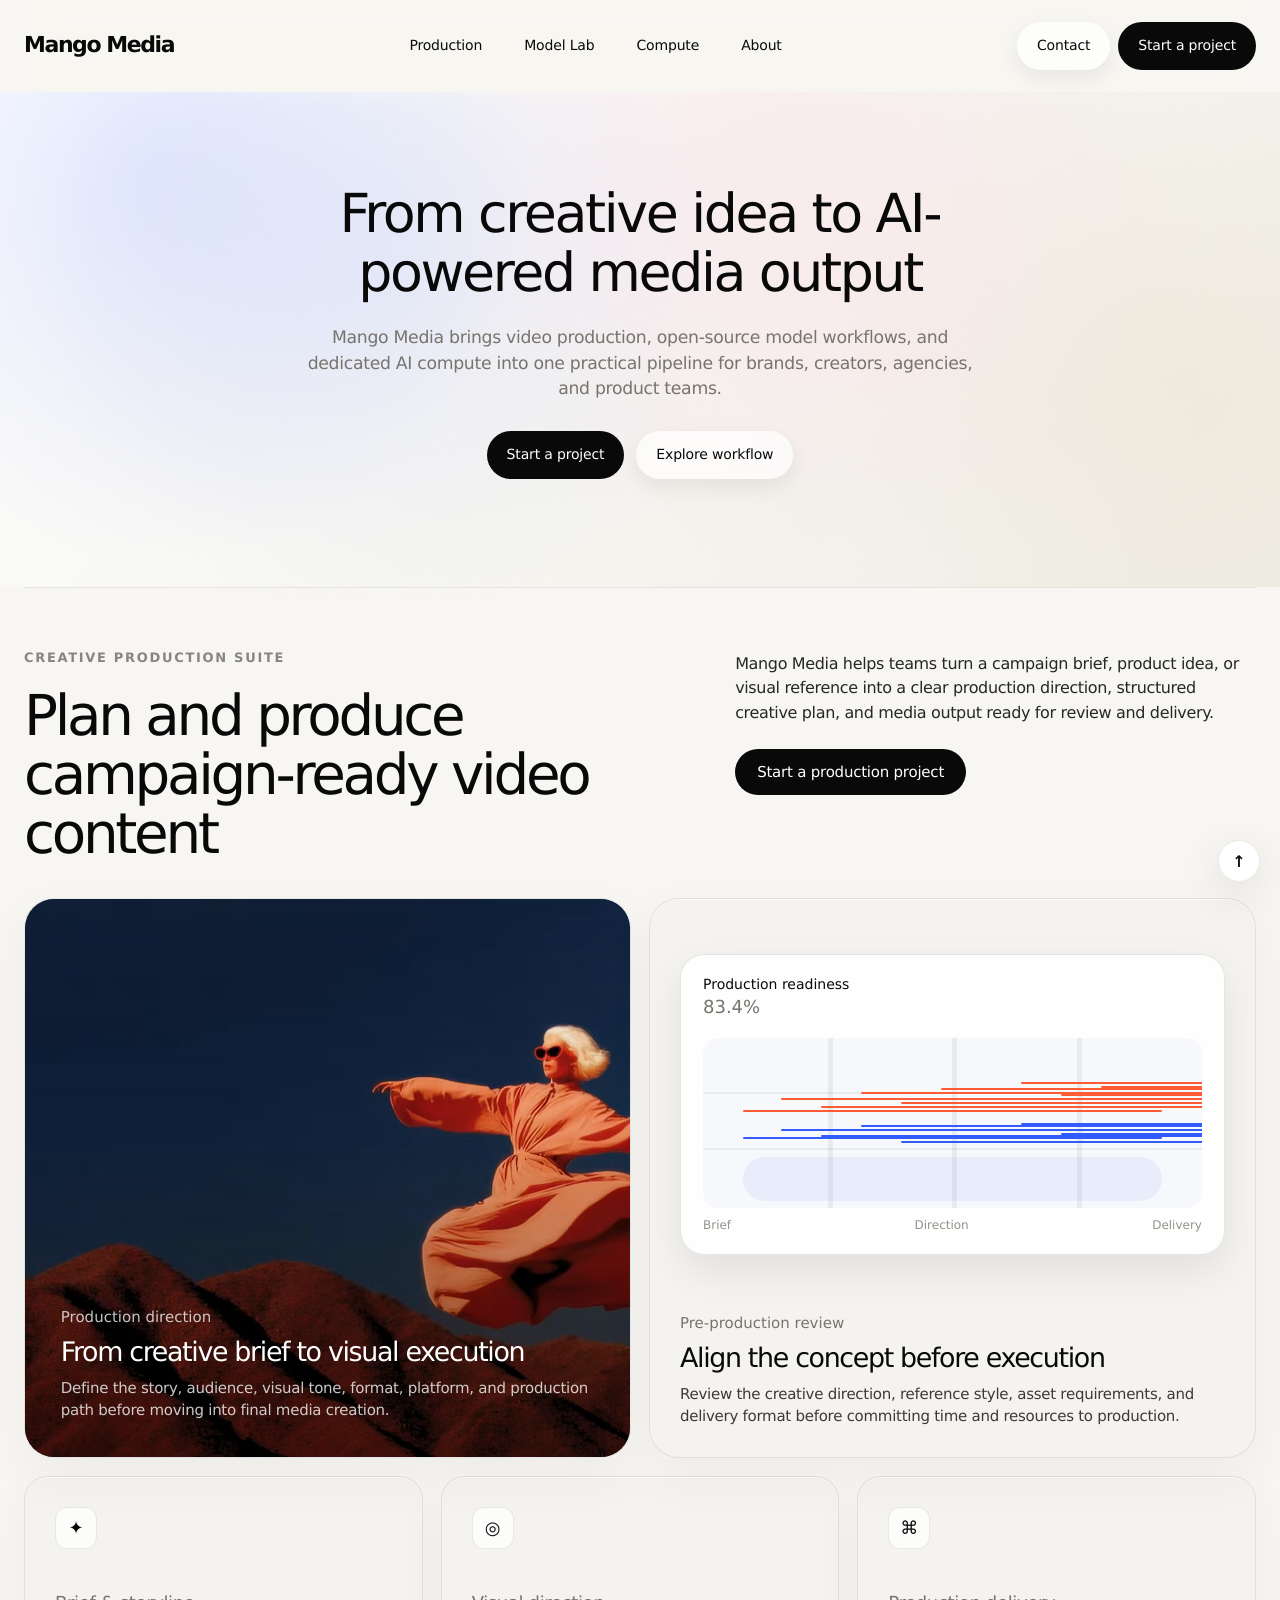
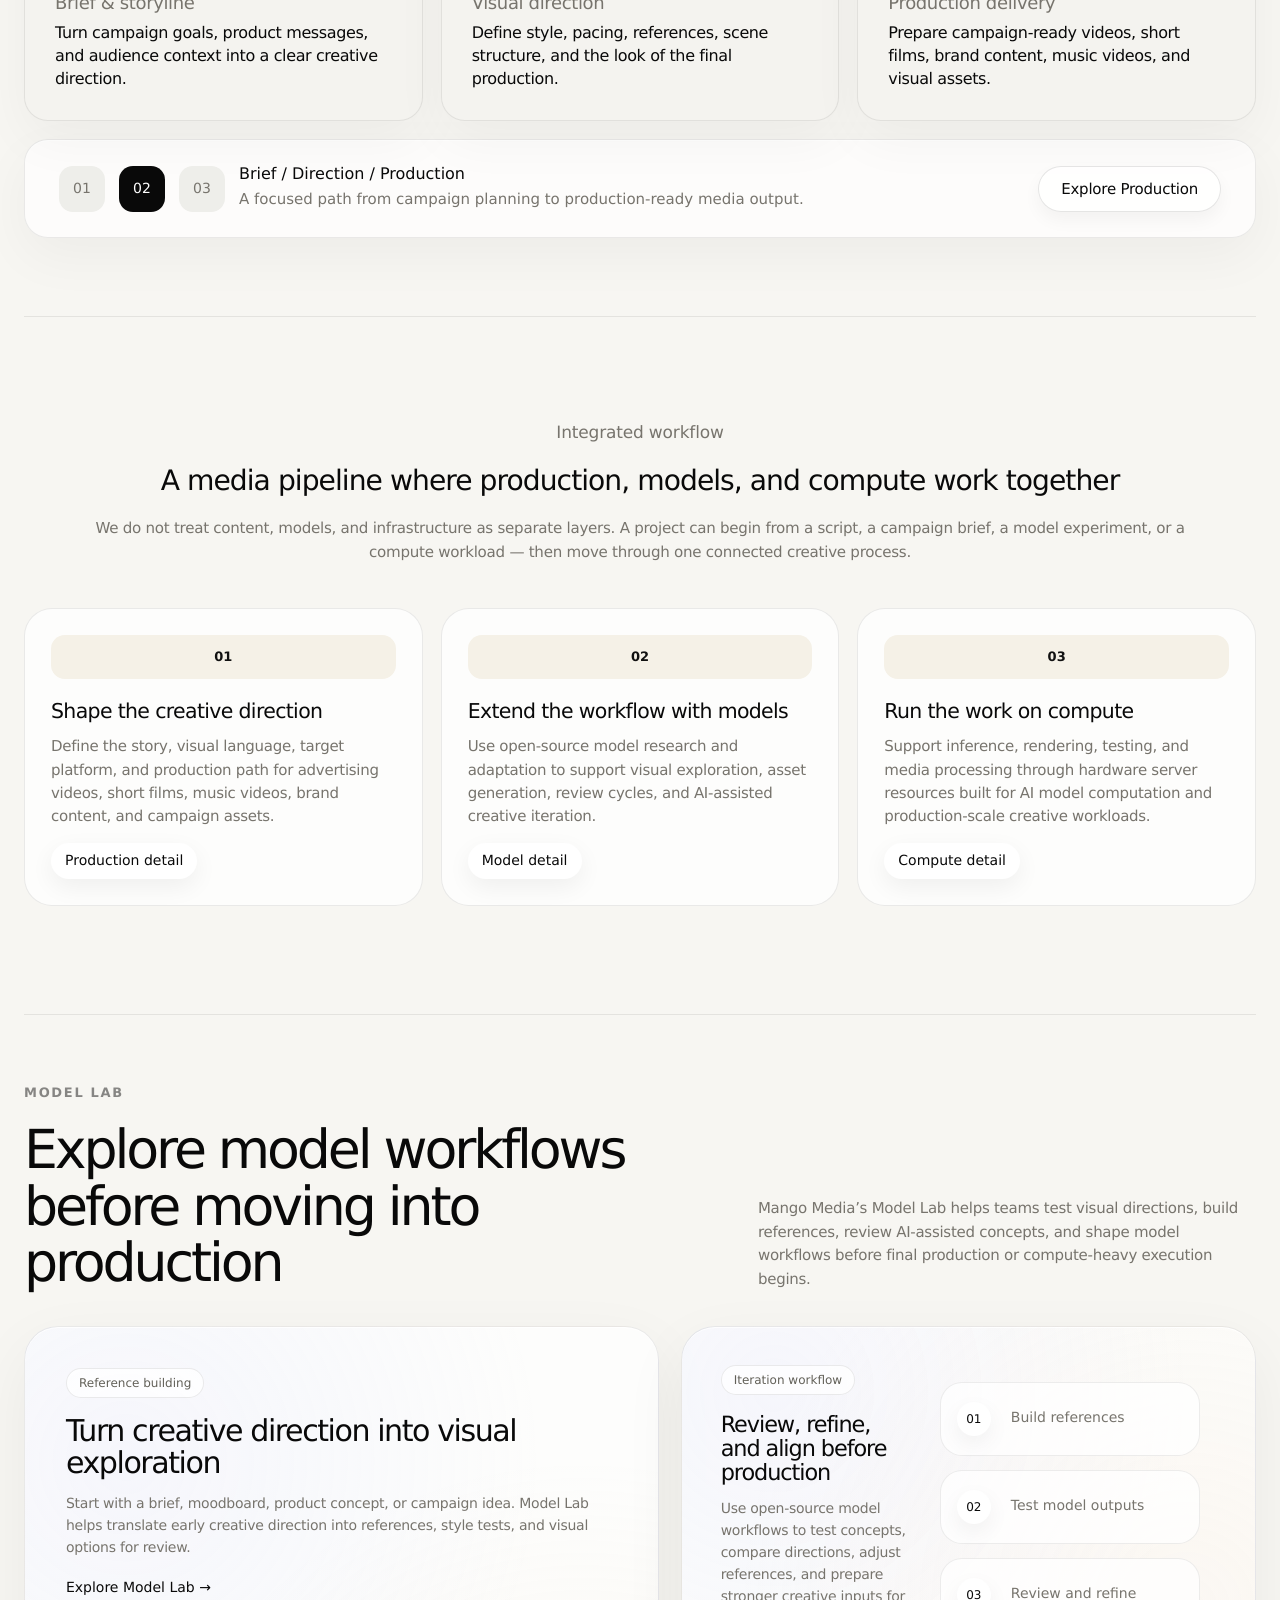
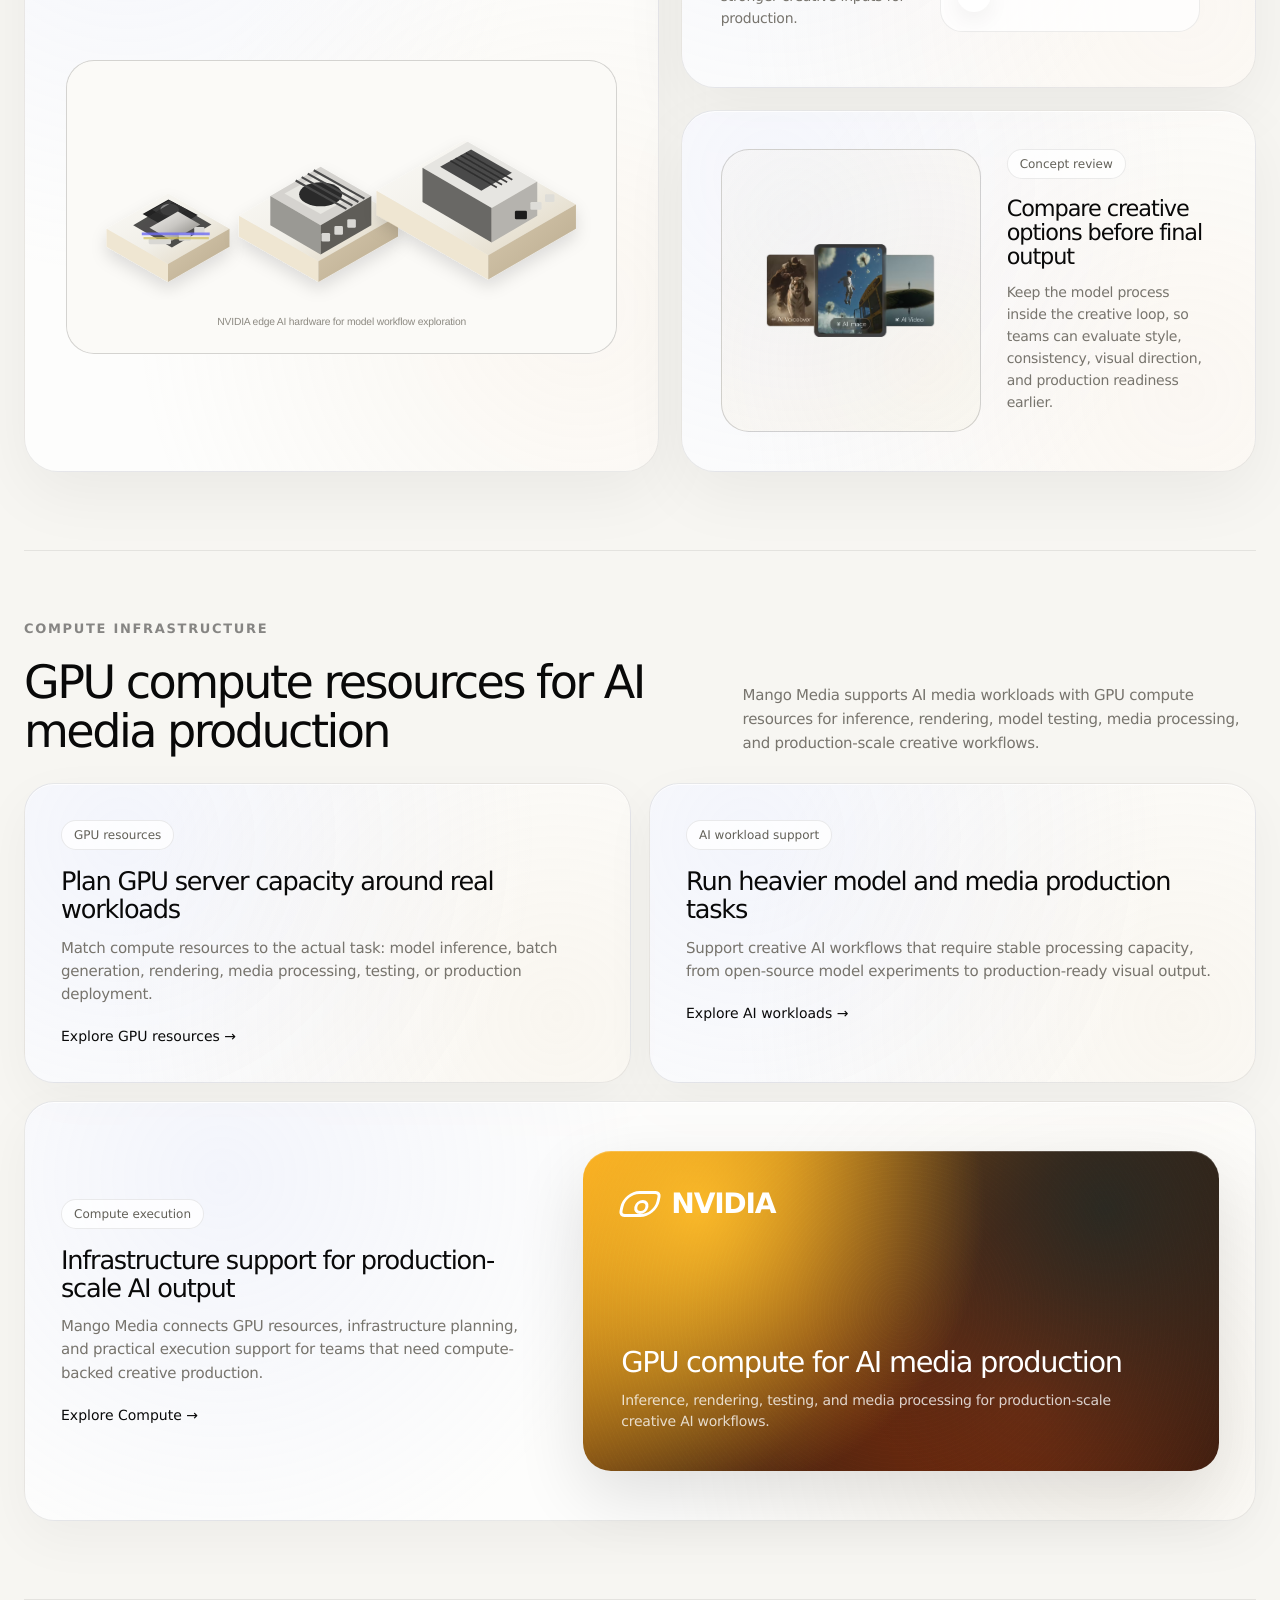
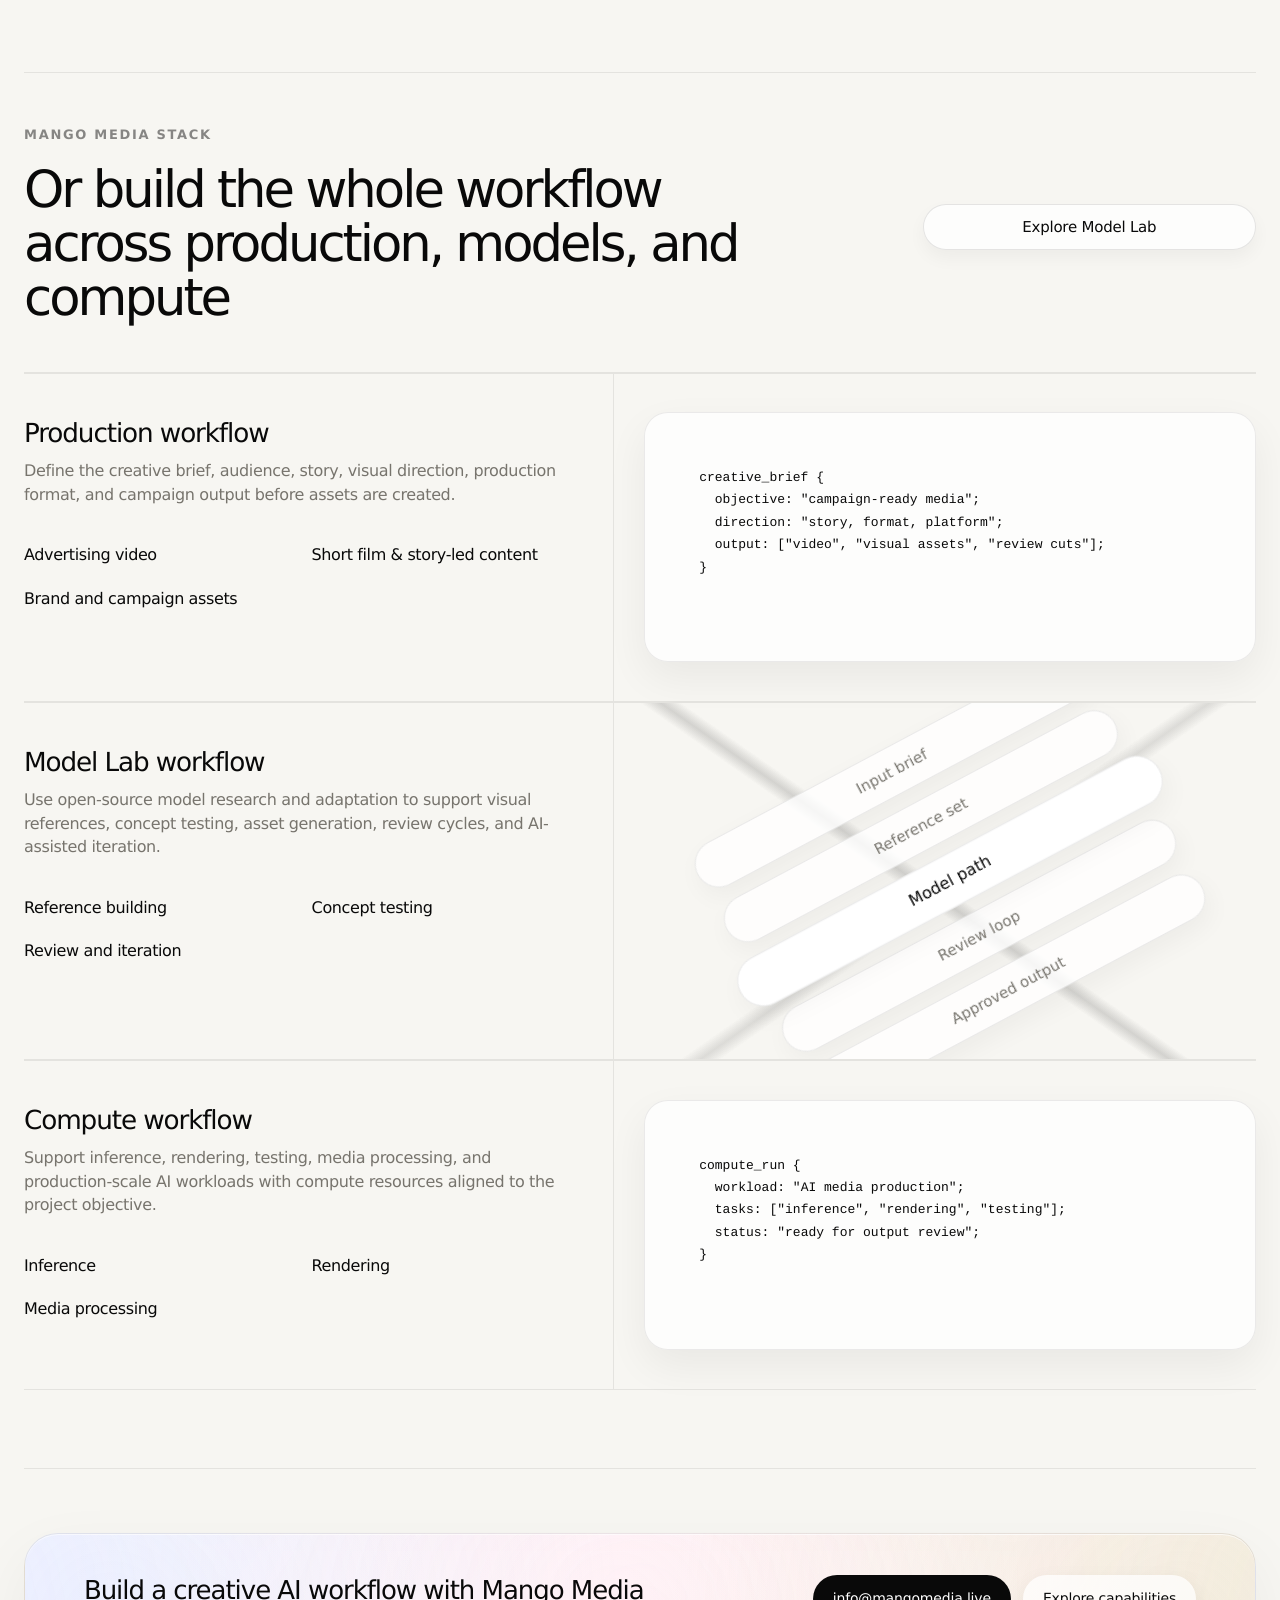
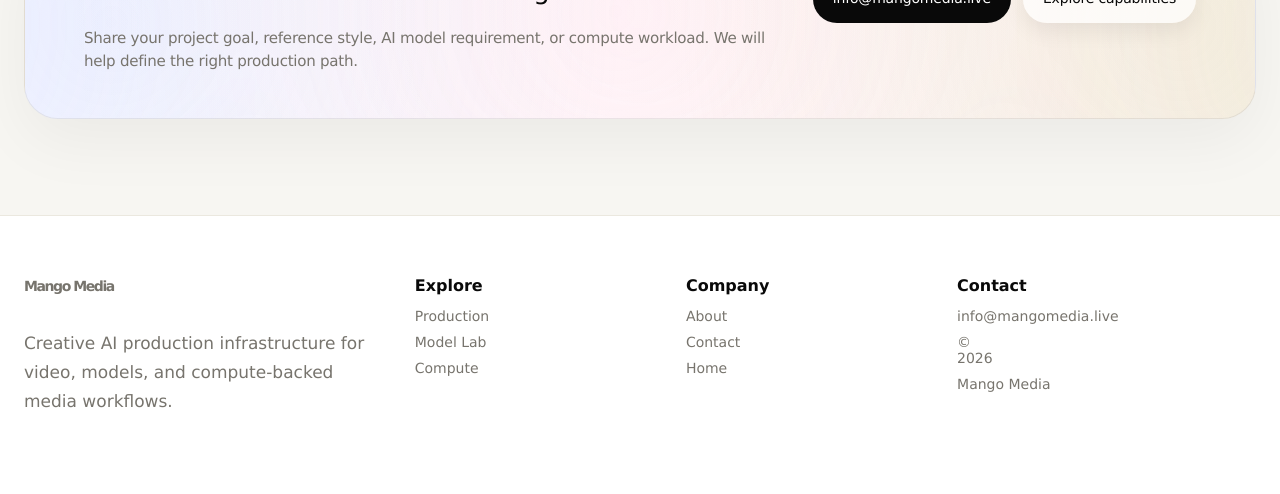
==== commit 78807d32: "Update index.html" ====
--- a/index.html
+++ b/index.html
@@ -21,7 +21,7 @@
 
   <link rel="stylesheet" href="./mango-soft-lsf-style-v5.css?v=20260709-v7" />
   <link rel="stylesheet" href="./mango-lsf-override.css?v=20260709-v1" />
-<link rel="stylesheet" href="./mango-content.css?v=20260717-model-lab-review-image1" />
+<link rel="stylesheet" href="./mango-content.css?v=20260717-model-lab-balance1" />
 </head>
 
 <body>
--- a/mango-content.css
+++ b/mango-content.css
@@ -1227,6 +1227,154 @@
   min-height: 320px;
   display: block;
   object-fit: cover;
+}
+/* Homepage Model Lab layout balance override */
+
+.home-model-lab-heading {
+  margin-bottom: 34px;
+}
+
+.home-model-lab-grid {
+  grid-template-columns: minmax(0, 1.05fr) minmax(0, 0.95fr);
+  grid-template-rows: repeat(2, minmax(320px, auto));
+  gap: 22px;
+  align-items: stretch;
+}
+
+.home-model-lab-card {
+  border-radius: 34px;
+  padding: clamp(28px, 3.2vw, 44px);
+  background:
+    radial-gradient(circle at 16% 18%, rgba(185, 198, 255, 0.12), transparent 26rem),
+    radial-gradient(circle at 88% 78%, rgba(232, 213, 180, 0.14), transparent 28rem),
+    rgba(255, 255, 255, 0.76);
+}
+
+.home-model-lab-card-large {
+  min-height: auto;
+  display: flex;
+  flex-direction: column;
+}
+
+.home-model-lab-card-large .home-model-lab-copy {
+  max-width: 780px;
+}
+
+.home-model-lab-card-large .home-model-lab-media-slot {
+  margin-top: clamp(42px, 5vw, 76px);
+  min-height: clamp(280px, 23vw, 380px);
+}
+
+.home-model-lab-card-side,
+.home-model-lab-card-media {
+  min-height: 330px;
+  padding: clamp(28px, 3vw, 40px);
+}
+
+.home-model-lab-card-side {
+  grid-template-columns: minmax(0, 0.92fr) minmax(260px, 0.72fr);
+  align-items: center;
+}
+
+.home-model-lab-card-media {
+  grid-template-columns: minmax(260px, 0.78fr) minmax(0, 0.95fr);
+  align-items: center;
+}
+
+.home-model-lab-copy h3 {
+  letter-spacing: -0.048em;
+}
+
+.home-model-lab-copy p {
+  line-height: 1.58;
+}
+
+.home-model-lab-steps {
+  gap: 14px;
+}
+
+.home-model-lab-steps div {
+  min-height: 74px;
+  border-radius: 22px;
+  background: rgba(255, 255, 255, 0.74);
+}
+
+.home-model-lab-media-slot {
+  border-radius: 28px;
+}
+
+.home-model-lab-media-slot.has-inline-svg {
+  display: block;
+  padding: 0;
+  border-style: solid;
+  background: #fbfaf7;
+}
+
+.home-model-lab-device-svg {
+  width: 100%;
+  height: 100%;
+  min-height: 280px;
+  display: block;
+  border-radius: 28px;
+}
+
+.home-model-lab-media-slot.has-image.soft-contain {
+  display: grid;
+  place-items: center;
+  padding: clamp(16px, 2vw, 28px);
+  border-style: solid;
+  background:
+    radial-gradient(circle at 28% 24%, rgba(185, 198, 255, 0.10), transparent 18rem),
+    radial-gradient(circle at 78% 76%, rgba(232, 213, 180, 0.14), transparent 20rem),
+    #fbfaf7;
+}
+
+.home-model-lab-media-slot.has-image.soft-contain img {
+  width: 100%;
+  height: 100%;
+  min-height: 0;
+  max-height: 300px;
+  display: block;
+  object-fit: contain;
+  border-radius: 22px;
+  background: transparent;
+}
+
+@media (max-width: 1050px) {
+  .home-model-lab-grid,
+  .home-model-lab-card-side,
+  .home-model-lab-card-media {
+    grid-template-columns: 1fr;
+  }
+
+  .home-model-lab-card-side,
+  .home-model-lab-card-media {
+    min-height: auto;
+  }
+
+  .home-model-lab-media-slot.has-image.soft-contain img {
+    max-height: none;
+  }
+}
+
+@media (max-width: 760px) {
+  .home-model-lab-grid {
+    gap: 16px;
+  }
+
+  .home-model-lab-card {
+    border-radius: 28px;
+    padding: 24px;
+  }
+
+  .home-model-lab-card-large .home-model-lab-media-slot {
+    margin-top: 32px;
+  }
+
+  .home-model-lab-media-slot,
+  .home-model-lab-device-svg {
+    border-radius: 22px;
+  }
 }
 /* Homepage Mango stack layout */
 
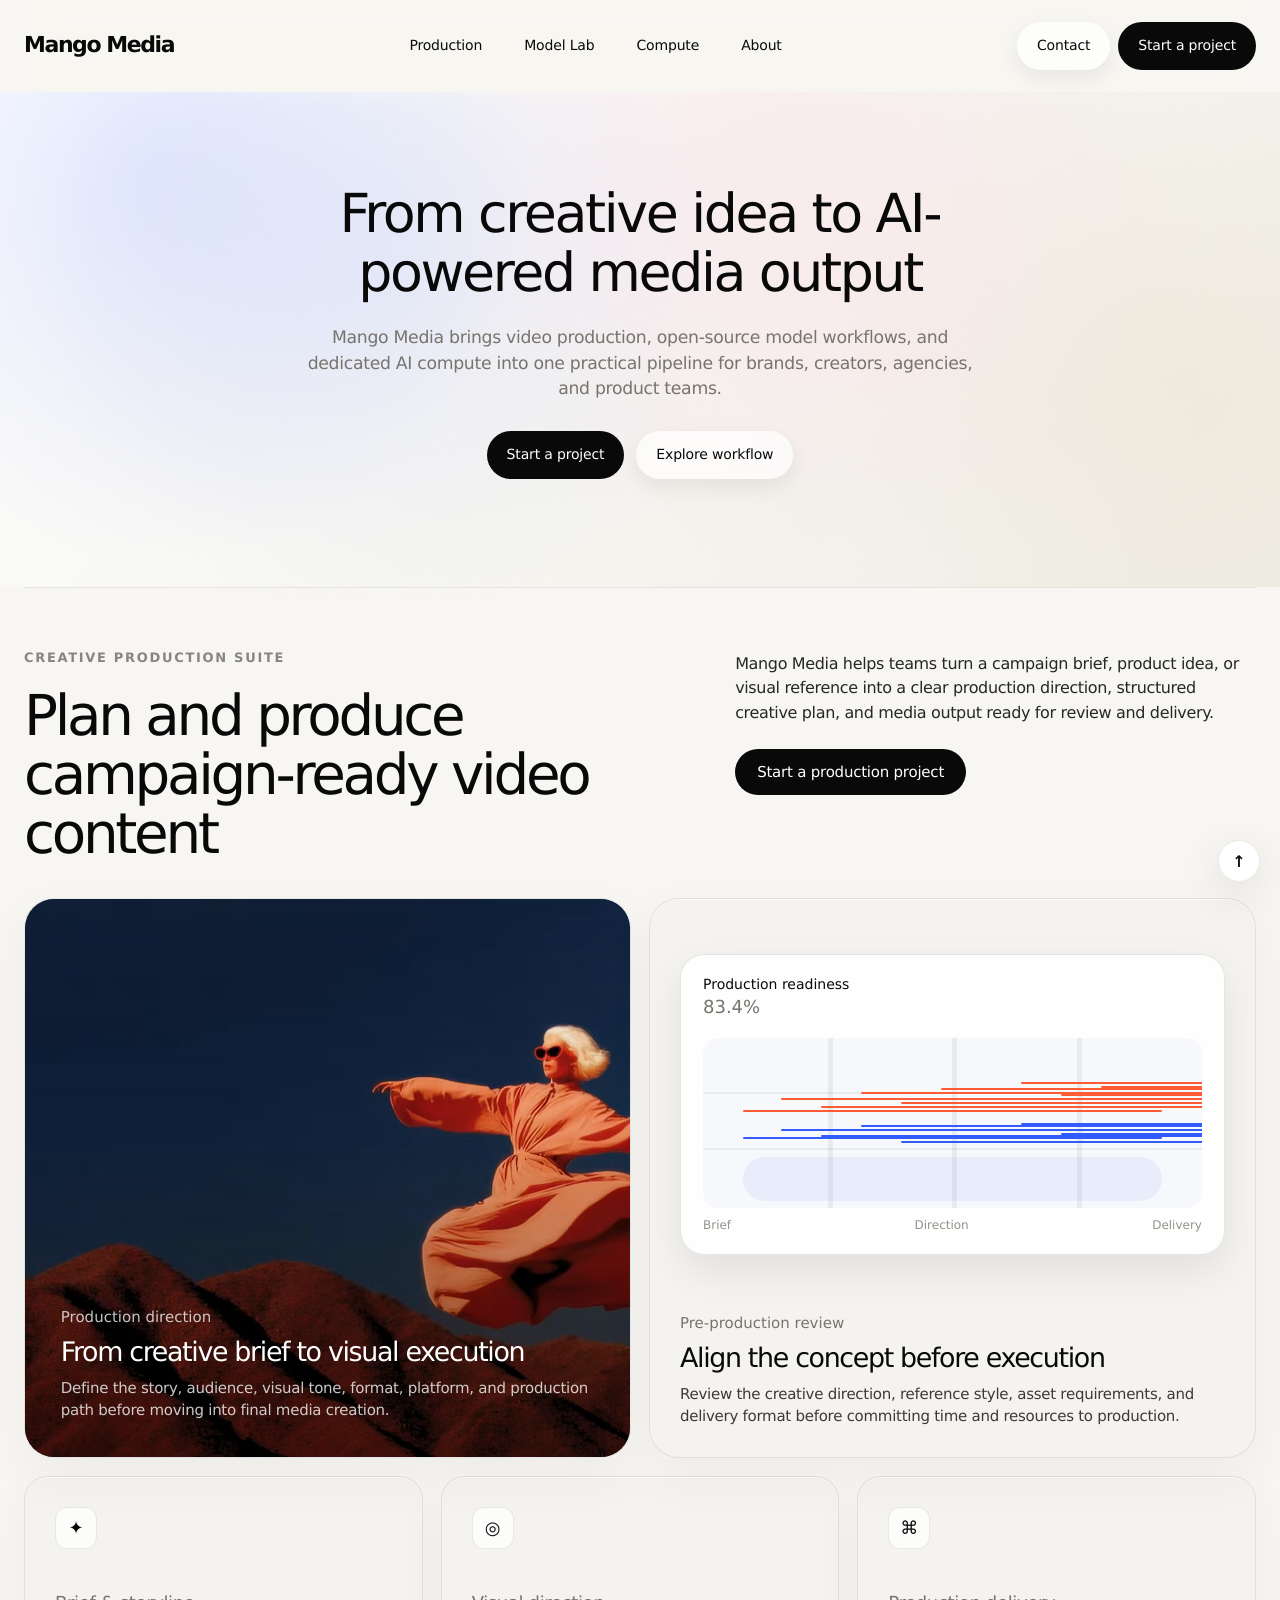
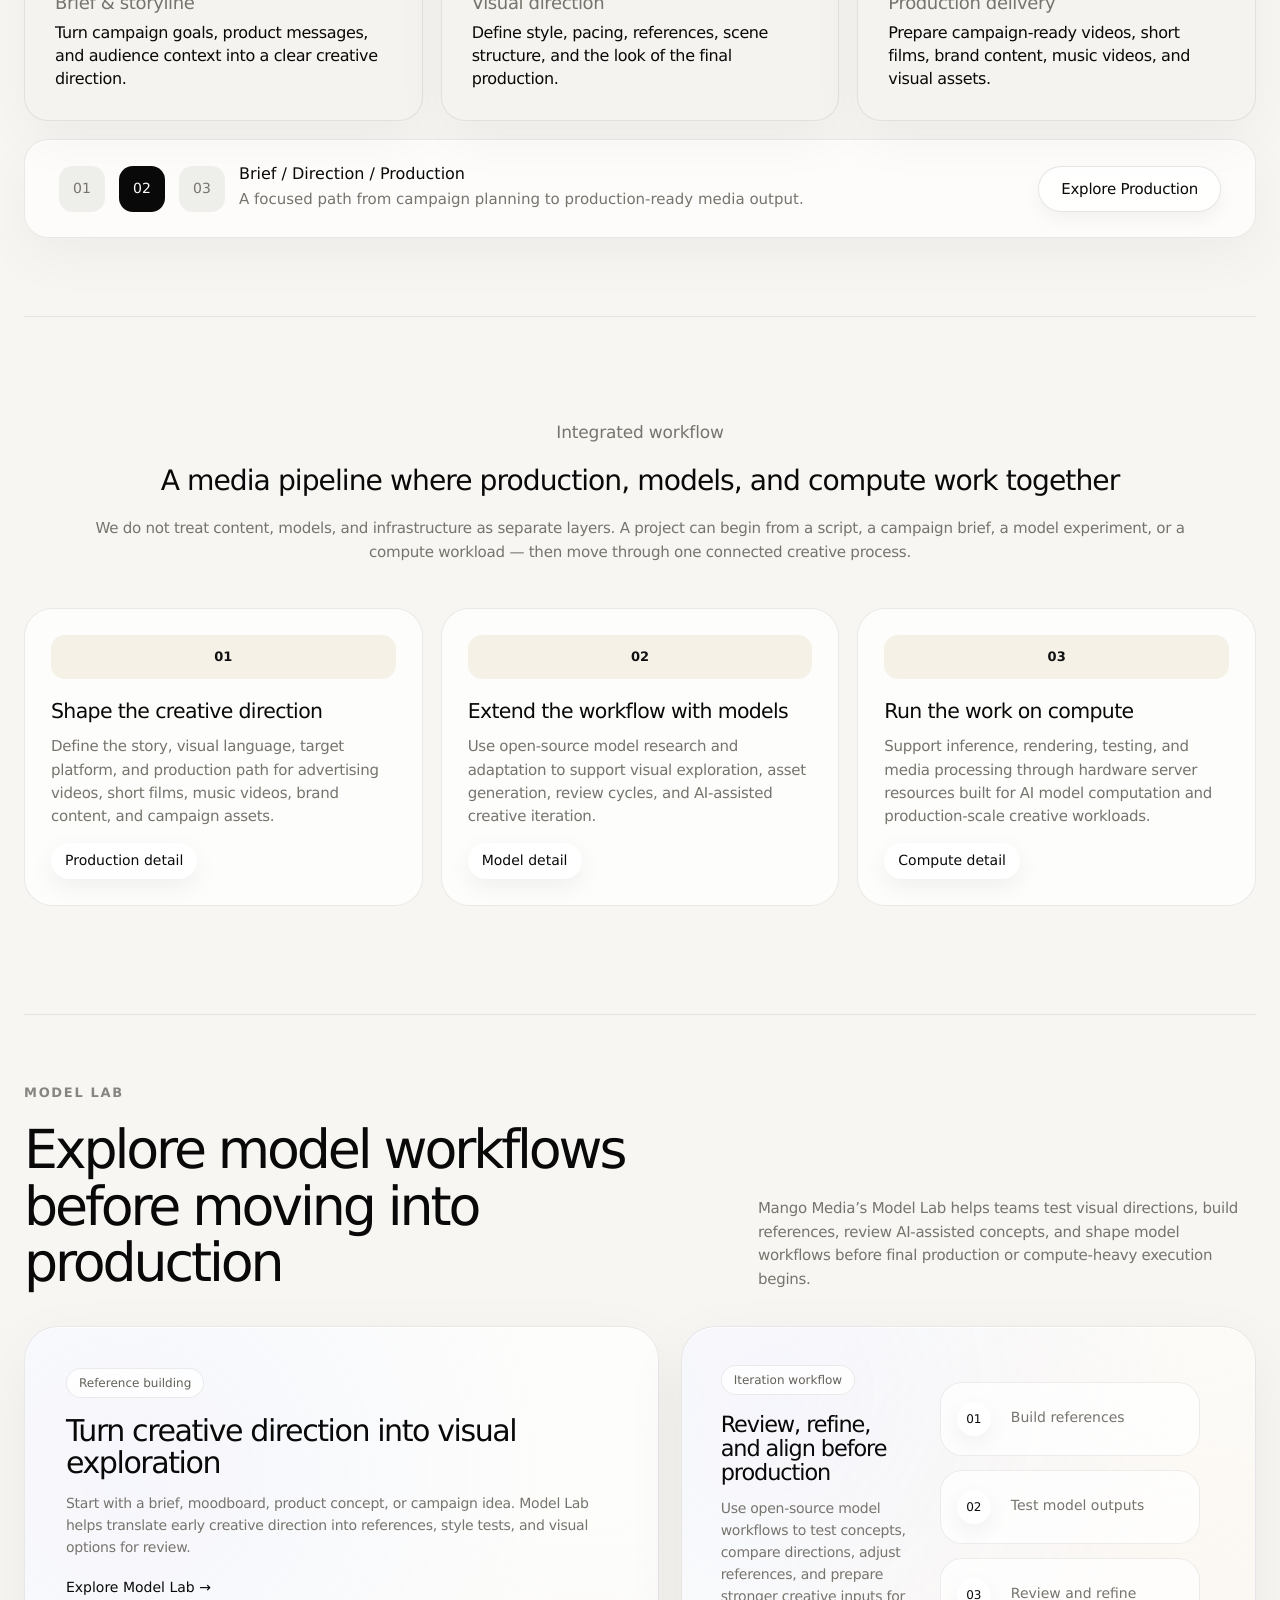
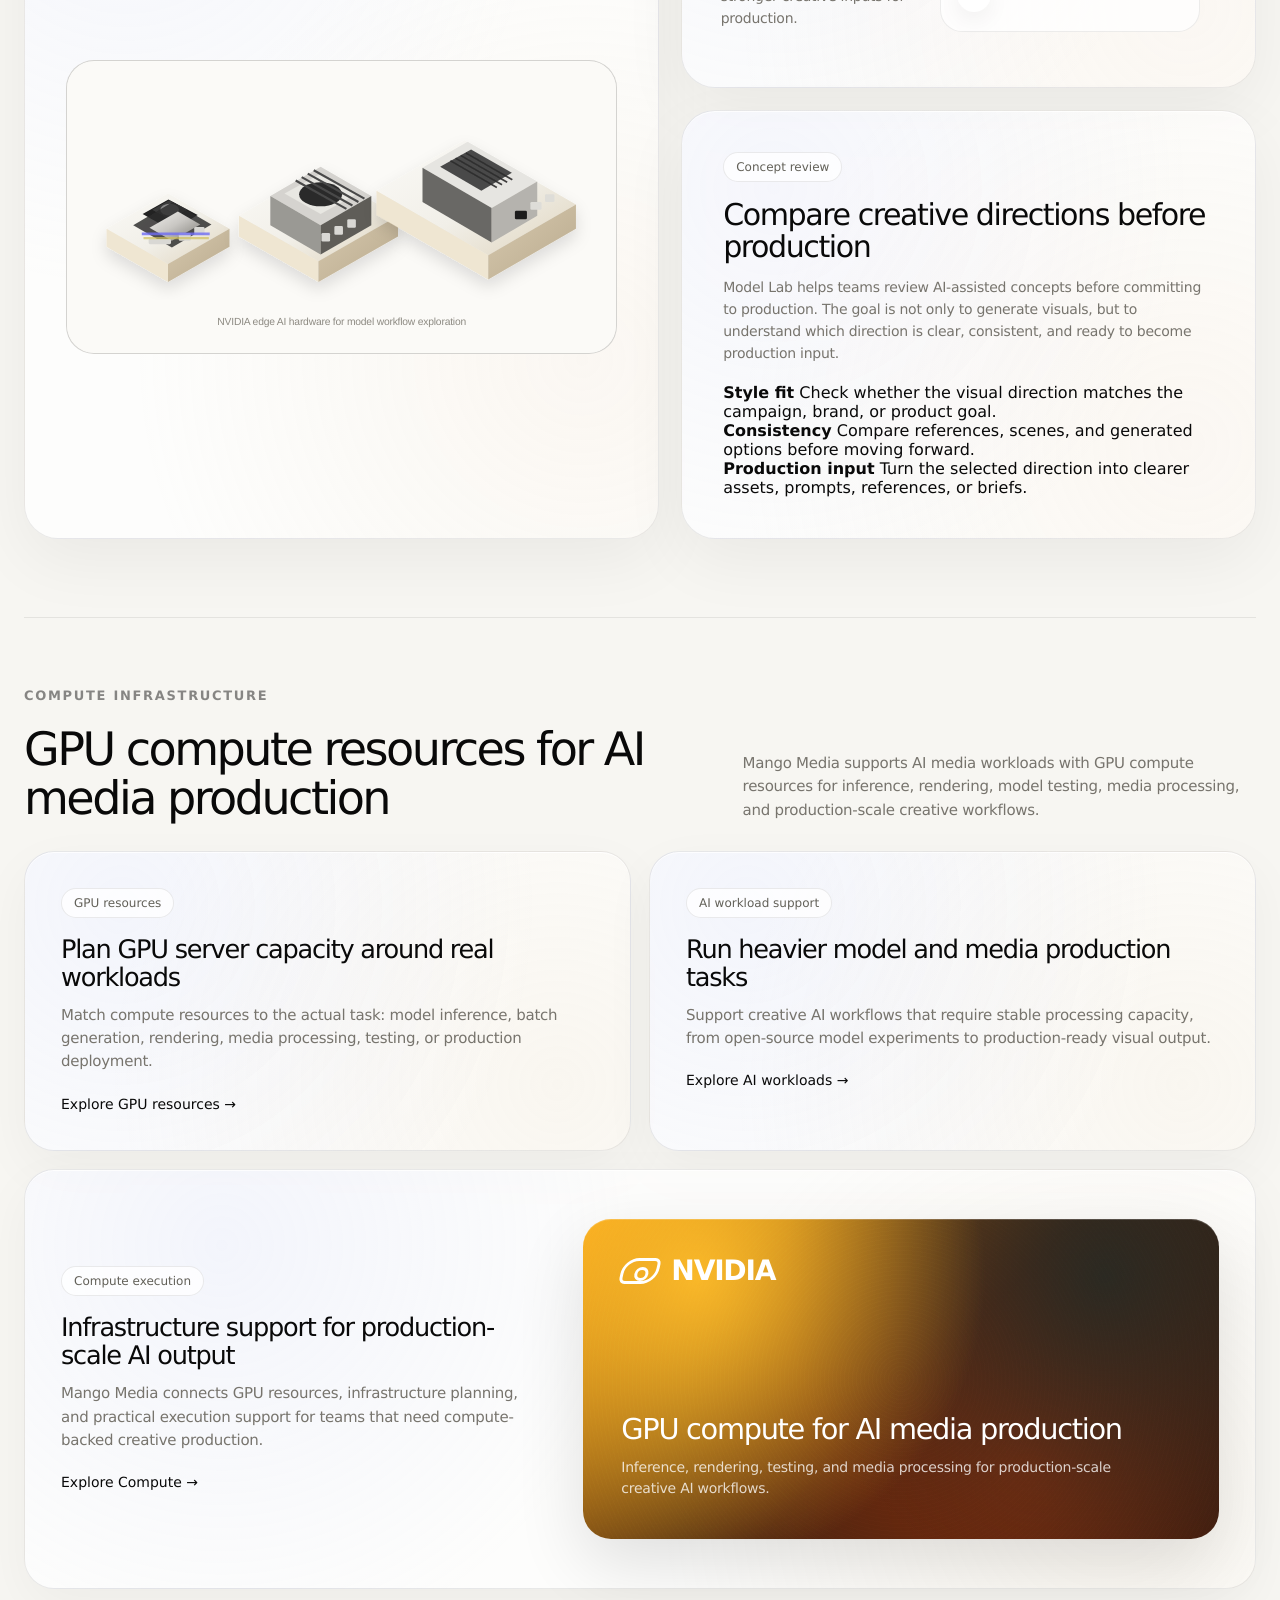
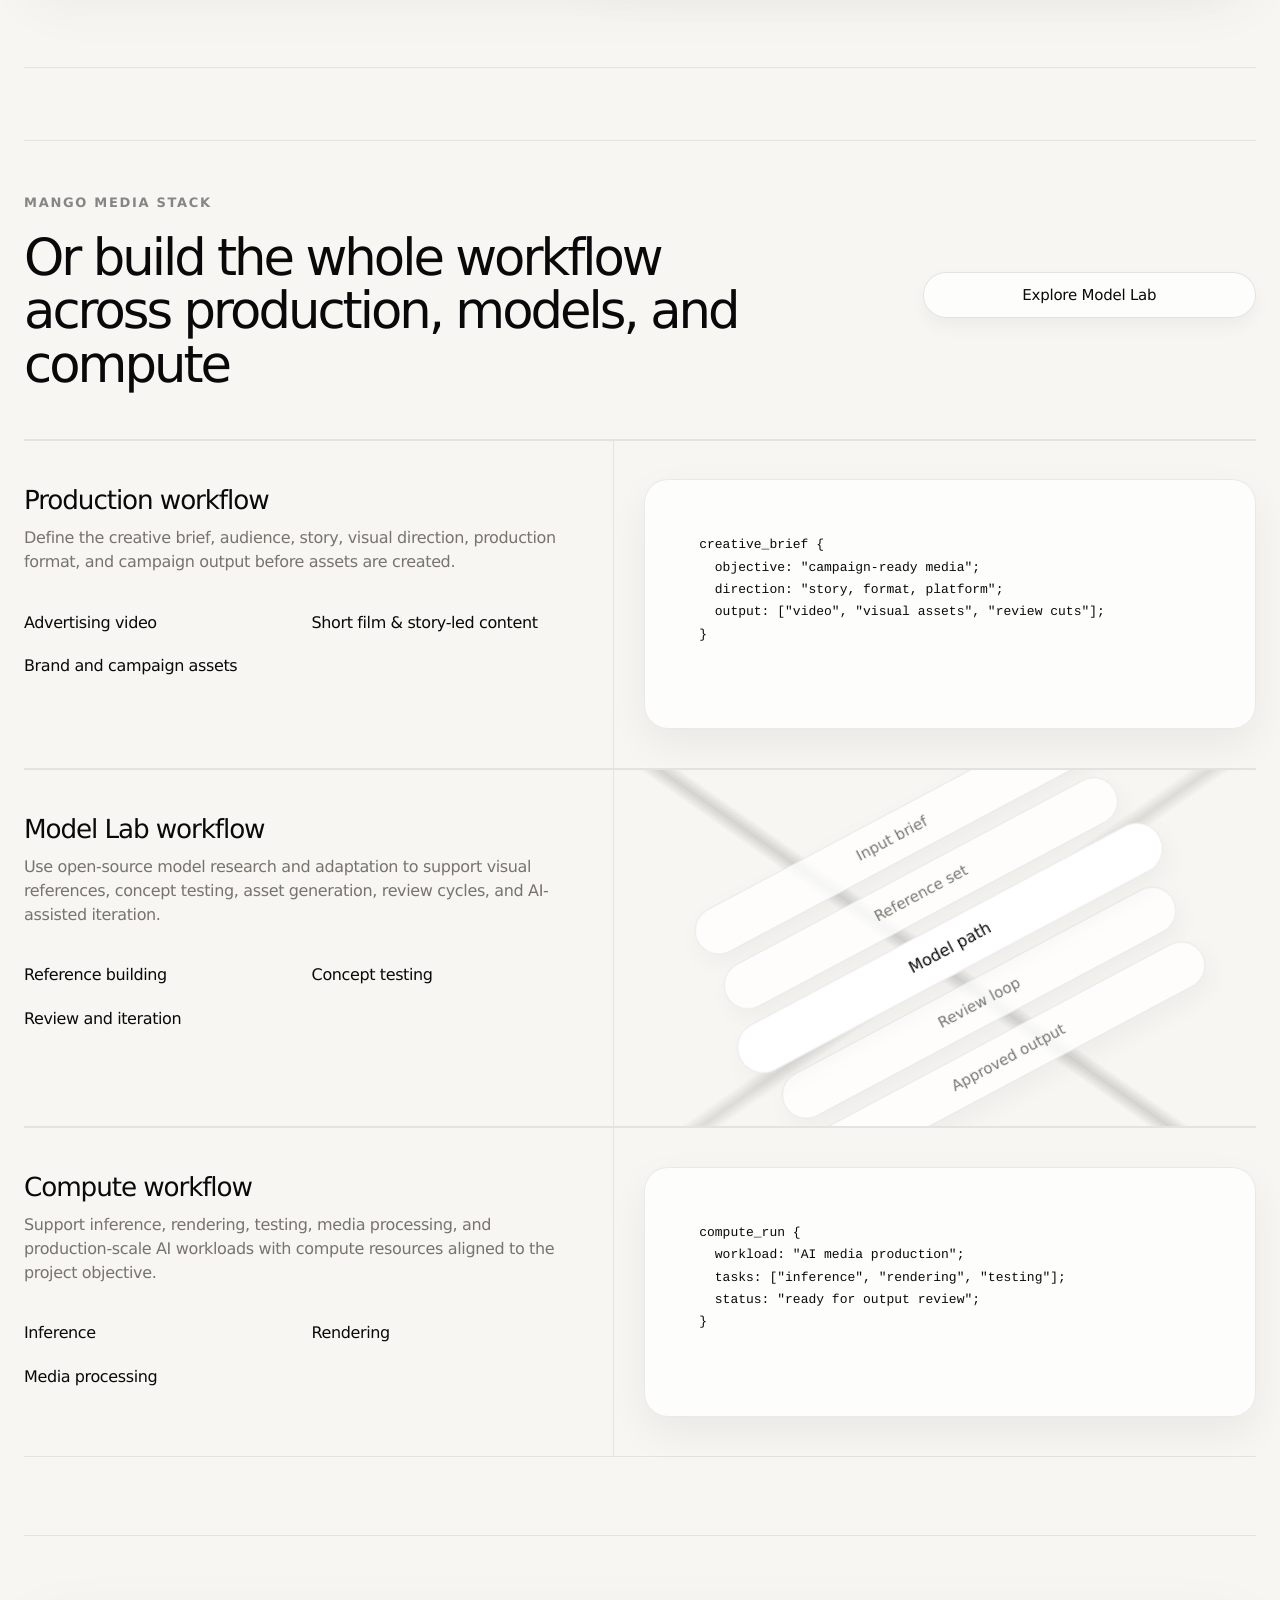
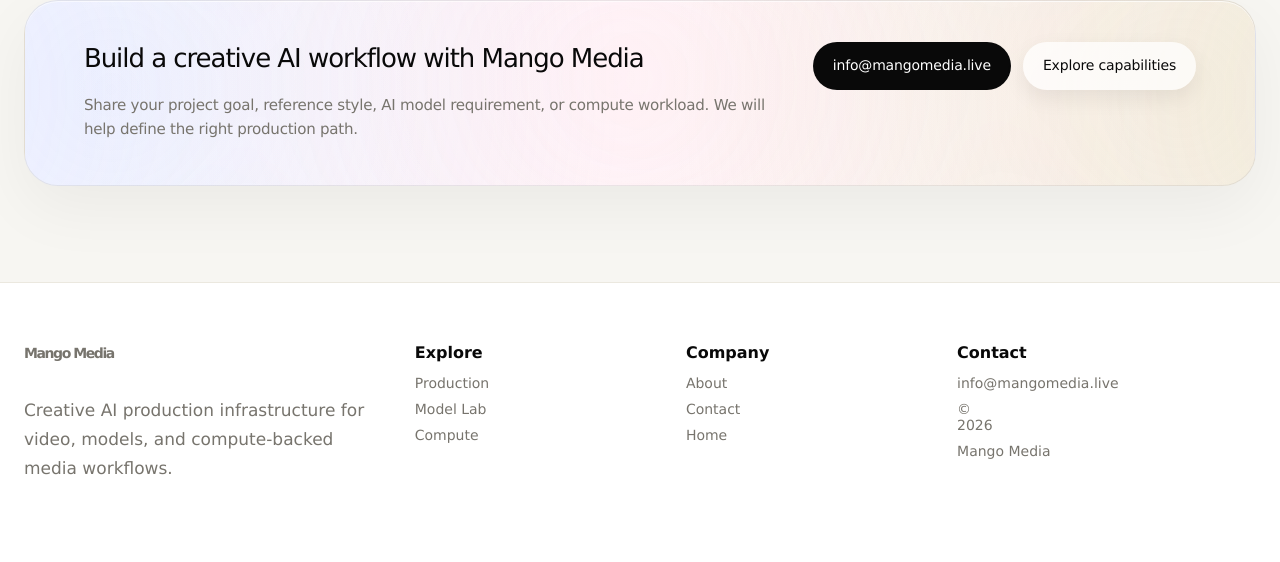
==== commit dddb706e: "Update index.html" ====
--- a/index.html
+++ b/index.html
@@ -394,24 +394,34 @@
           </div>
         </div>
       </article>
-
-      <article class="home-model-lab-card home-model-lab-card-media">
-<div class="home-model-lab-media-slot second has-image soft-contain">
-  <img
-    src="/media/home/model-lab-concept-review.jpg"
-    alt="Model Lab generated concept review for visual exploration"
-  />
-</div>
-
-        <div class="home-model-lab-copy">
-          <span>Concept review</span>
-          <h3>Compare creative options before final output</h3>
-          <p>
-            Keep the model process inside the creative loop, so teams can evaluate
-            style, consistency, visual direction, and production readiness earlier.
-          </p>
-        </div>
-      </article>
+<article class="home-model-lab-card home-model-lab-card-review">
+  <div class="home-model-lab-copy">
+    <span>Concept review</span>
+    <h3>Compare creative directions before production</h3>
+    <p>
+      Model Lab helps teams review AI-assisted concepts before committing to
+      production. The goal is not only to generate visuals, but to understand which
+      direction is clear, consistent, and ready to become production input.
+    </p>
+  </div>
+
+  <div class="home-model-lab-review-list">
+    <article>
+      <strong>Style fit</strong>
+      <span>Check whether the visual direction matches the campaign, brand, or product goal.</span>
+    </article>
+
+    <article>
+      <strong>Consistency</strong>
+      <span>Compare references, scenes, and generated options before moving forward.</span>
+    </article>
+
+    <article>
+      <strong>Production input</strong>
+      <span>Turn the selected direction into clearer assets, prompts, references, or briefs.</span>
+    </article>
+  </div>
+</article>
     </div>
   </div>
 </section>
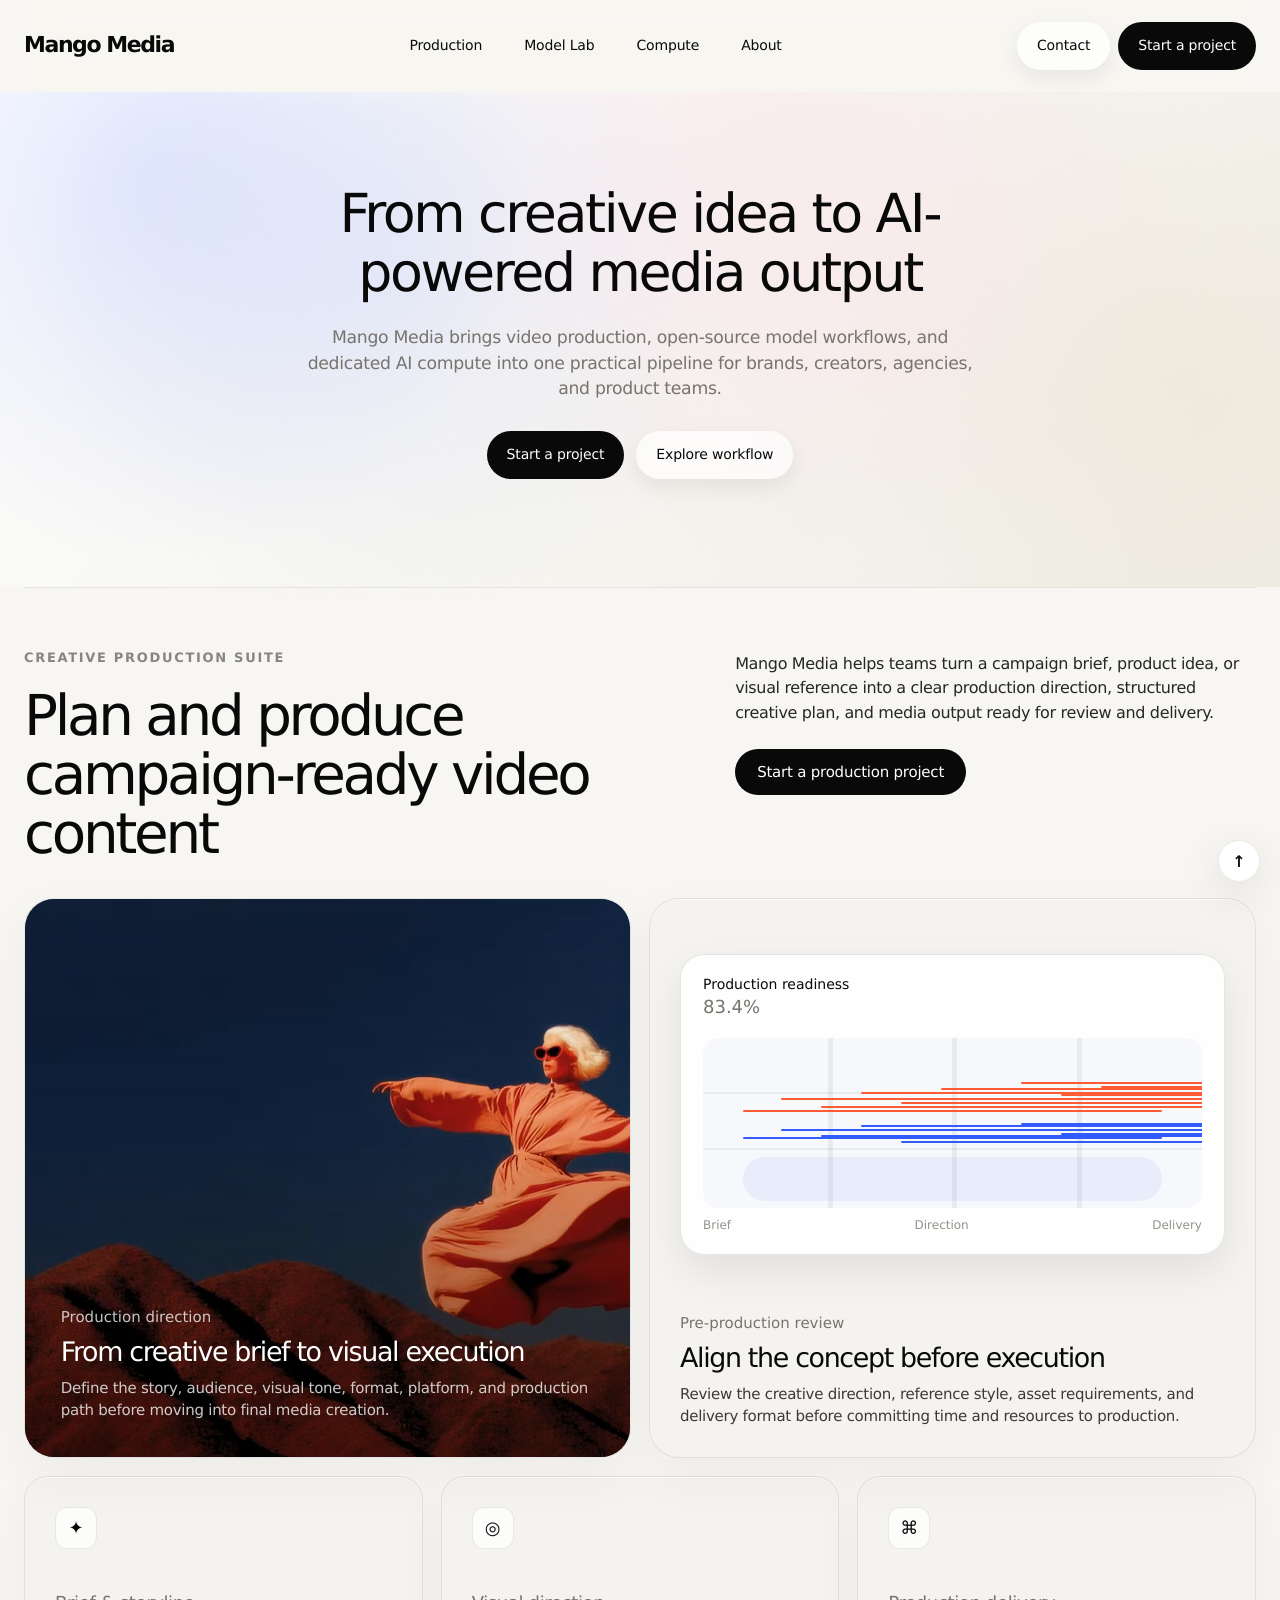
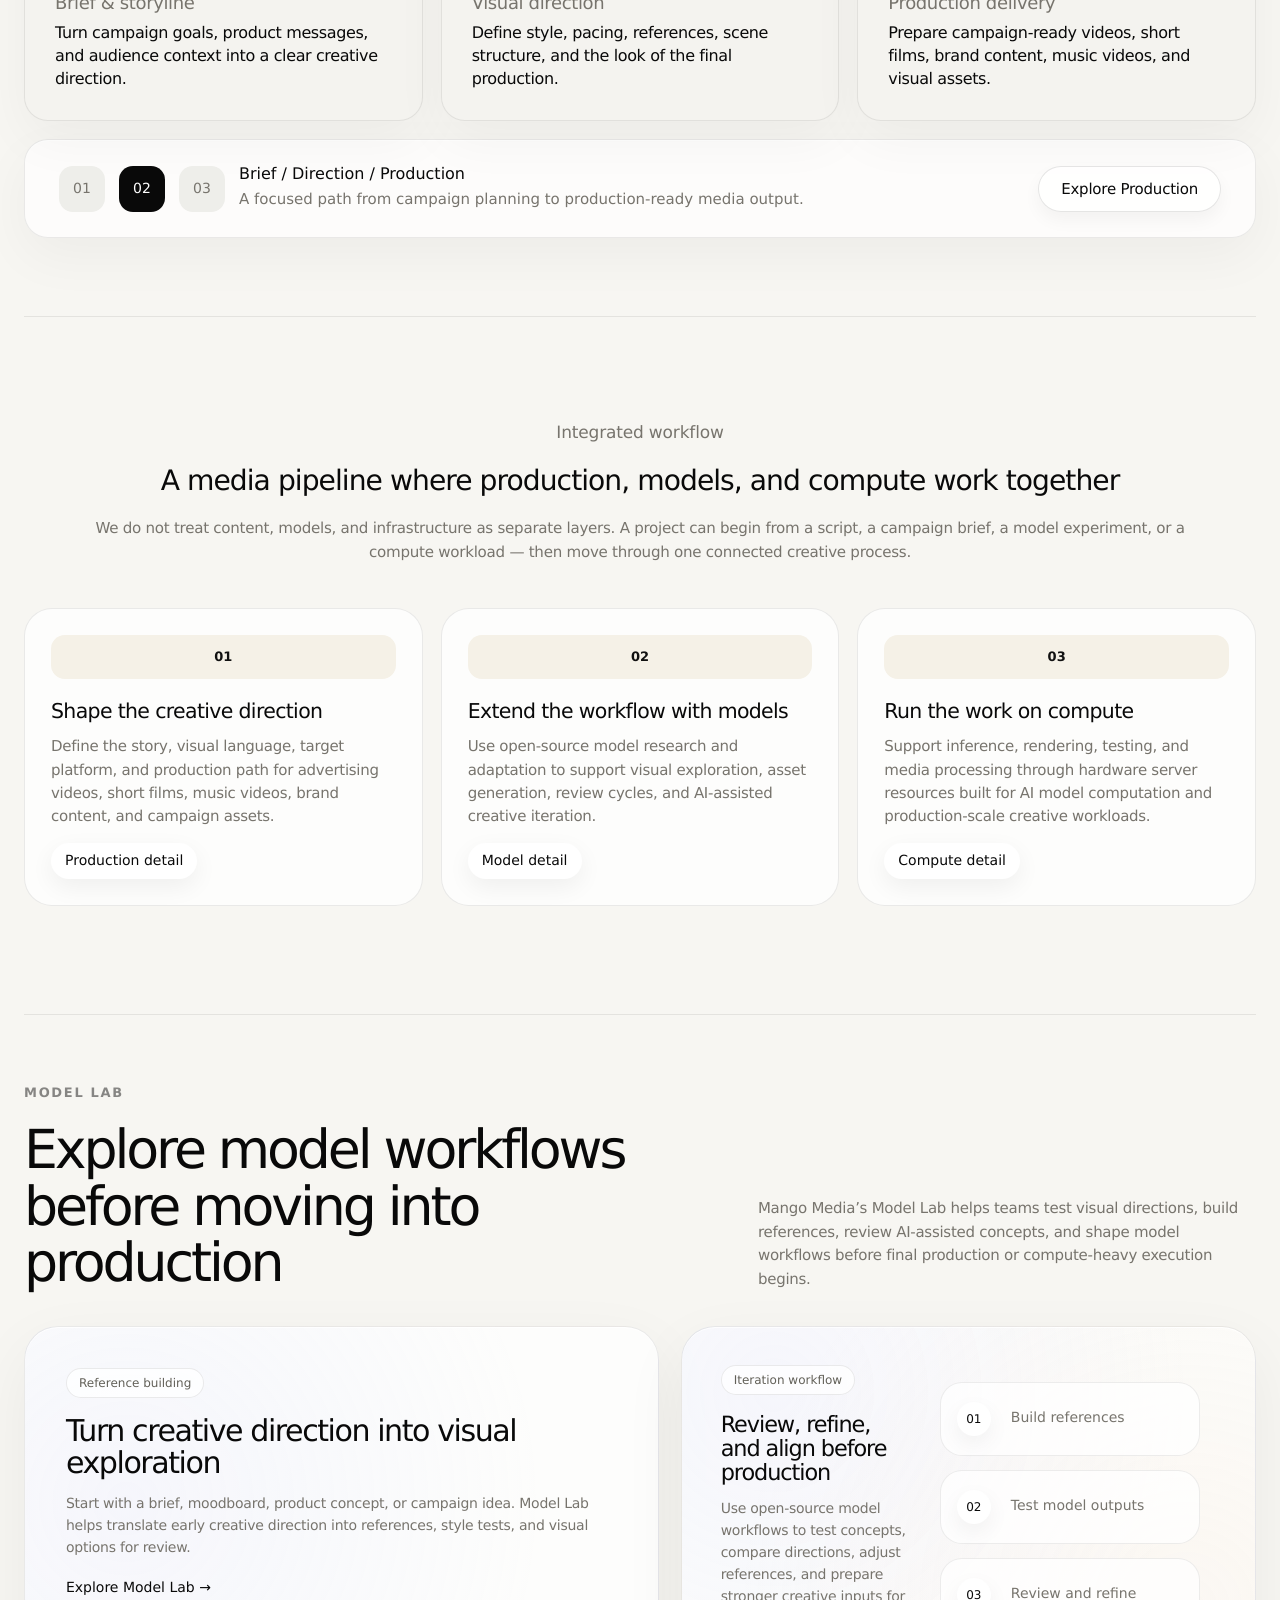
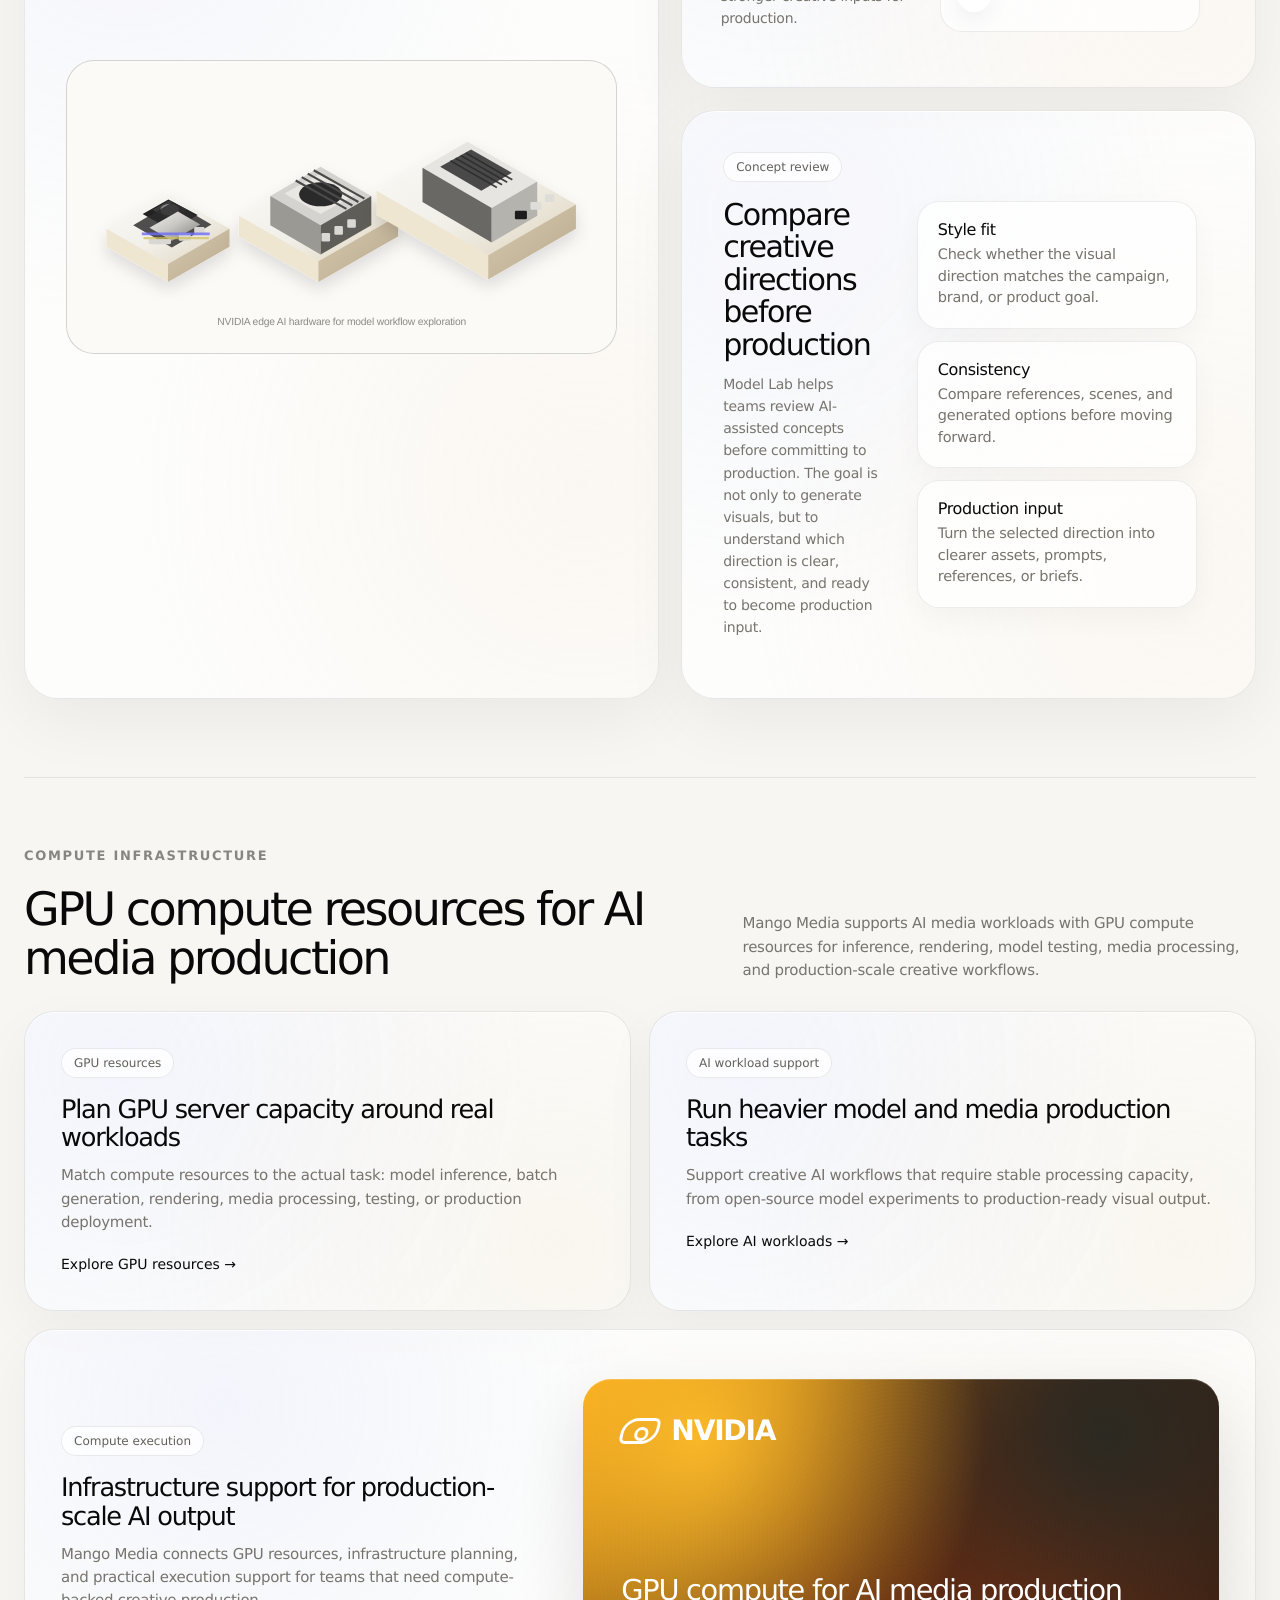
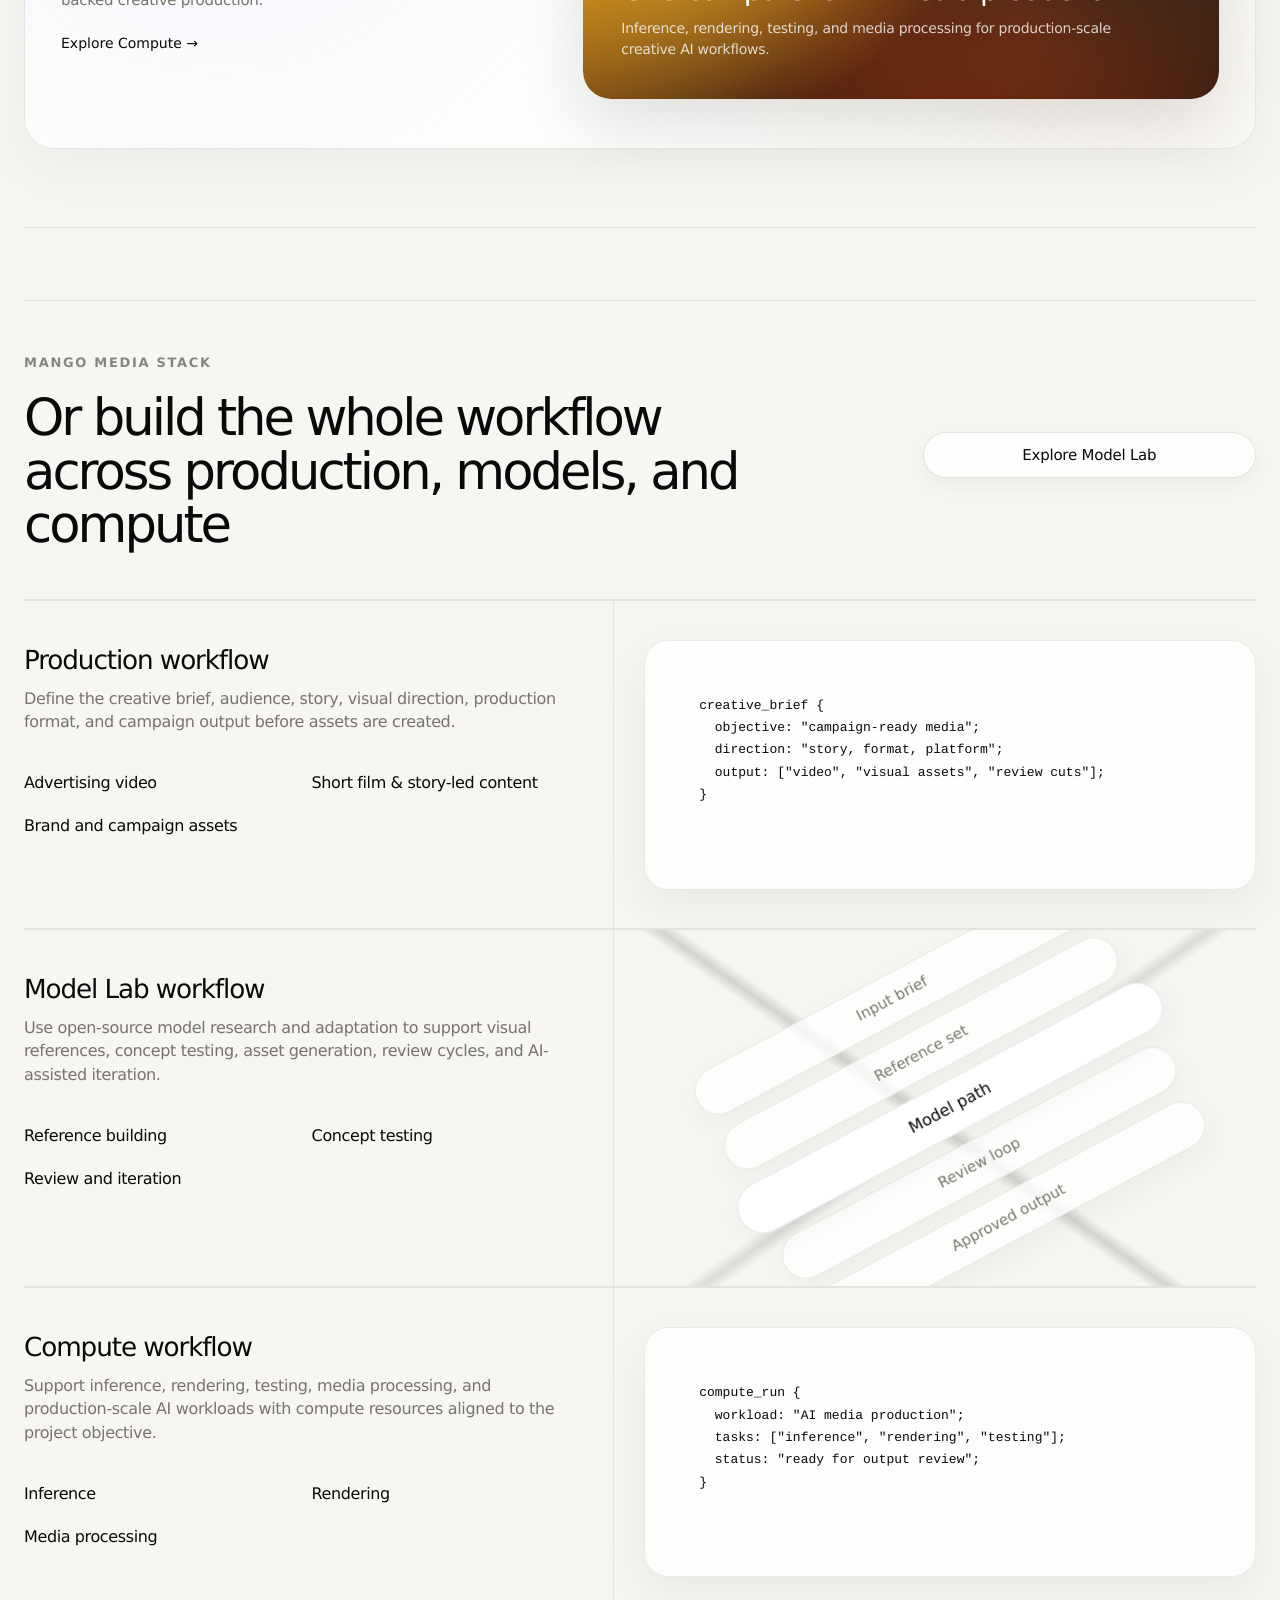
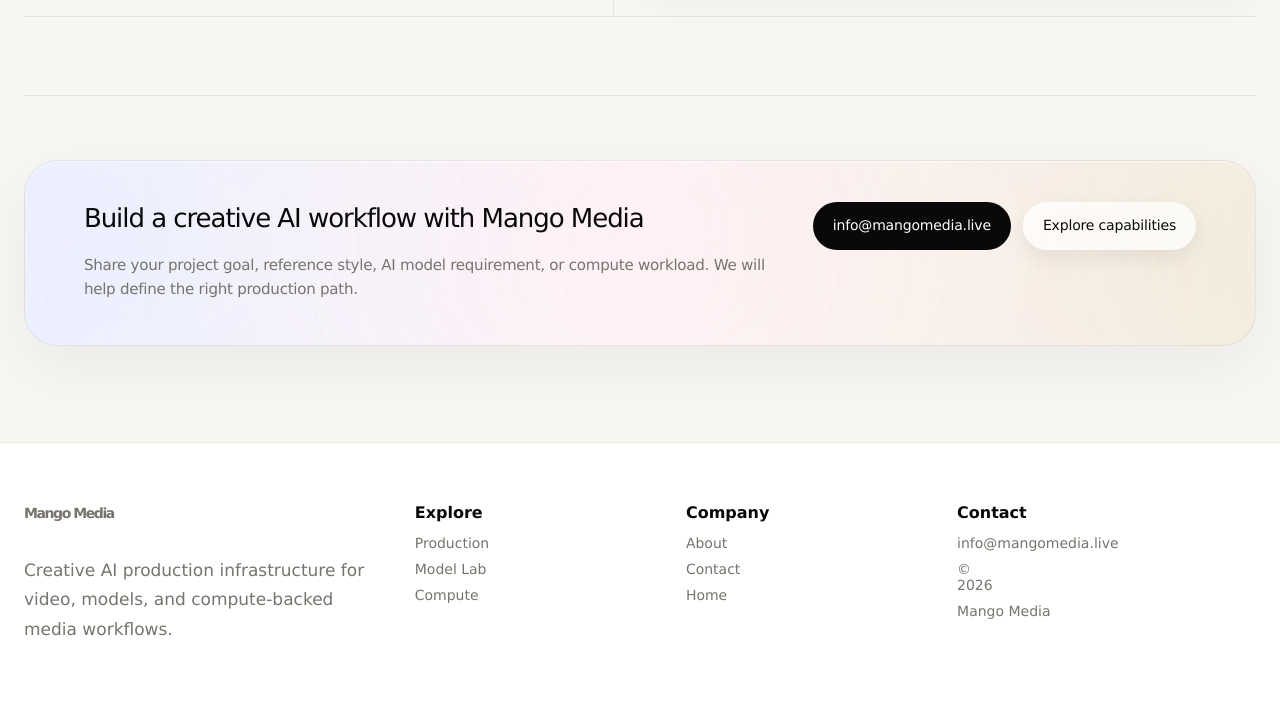
==== commit 6610a00c: "Update index.html" ====
--- a/index.html
+++ b/index.html
@@ -21,7 +21,7 @@
 
   <link rel="stylesheet" href="./mango-soft-lsf-style-v5.css?v=20260709-v7" />
   <link rel="stylesheet" href="./mango-lsf-override.css?v=20260709-v1" />
-<link rel="stylesheet" href="./mango-content.css?v=20260717-model-lab-balance1" />
+<link rel="stylesheet" href="./mango-content.css?v=20260717-model-lab-review-text1" />
 </head>
 
 <body>
--- a/mango-content.css
+++ b/mango-content.css
@@ -1374,6 +1374,68 @@
   .home-model-lab-media-slot,
   .home-model-lab-device-svg {
     border-radius: 22px;
+  }
+}
+/* Homepage Model Lab text-only review card */
+
+.home-model-lab-card-review {
+  display: grid;
+  grid-template-columns: minmax(0, 0.9fr) minmax(280px, 0.82fr);
+  gap: clamp(24px, 3vw, 42px);
+  align-items: center;
+  min-height: 330px;
+}
+
+.home-model-lab-card-review .home-model-lab-copy {
+  max-width: 520px;
+}
+
+.home-model-lab-review-list {
+  display: grid;
+  gap: 12px;
+}
+
+.home-model-lab-review-list article {
+  border: 1px solid rgba(9, 9, 9, 0.07);
+  border-radius: 22px;
+  padding: 18px 20px;
+  background: rgba(255, 255, 255, 0.72);
+  box-shadow: 0 10px 28px rgba(9, 9, 9, 0.035);
+}
+
+.home-model-lab-review-list strong {
+  display: block;
+  margin-bottom: 6px;
+  color: #090909;
+  font-size: clamp(16px, 1.05vw, 18px);
+  font-weight: 390;
+  line-height: 1.2;
+  letter-spacing: -0.026em;
+}
+
+.home-model-lab-review-list span {
+  display: block;
+  color: #77746d;
+  font-size: 14.5px;
+  line-height: 1.48;
+  letter-spacing: -0.018em;
+}
+
+@media (max-width: 1050px) {
+  .home-model-lab-card-review {
+    grid-template-columns: 1fr;
+    min-height: auto;
+  }
+}
+
+@media (max-width: 760px) {
+  .home-model-lab-card-review {
+    gap: 18px;
+  }
+
+  .home-model-lab-review-list article {
+    border-radius: 18px;
+    padding: 16px;
   }
 }
 /* Homepage Mango stack layout */
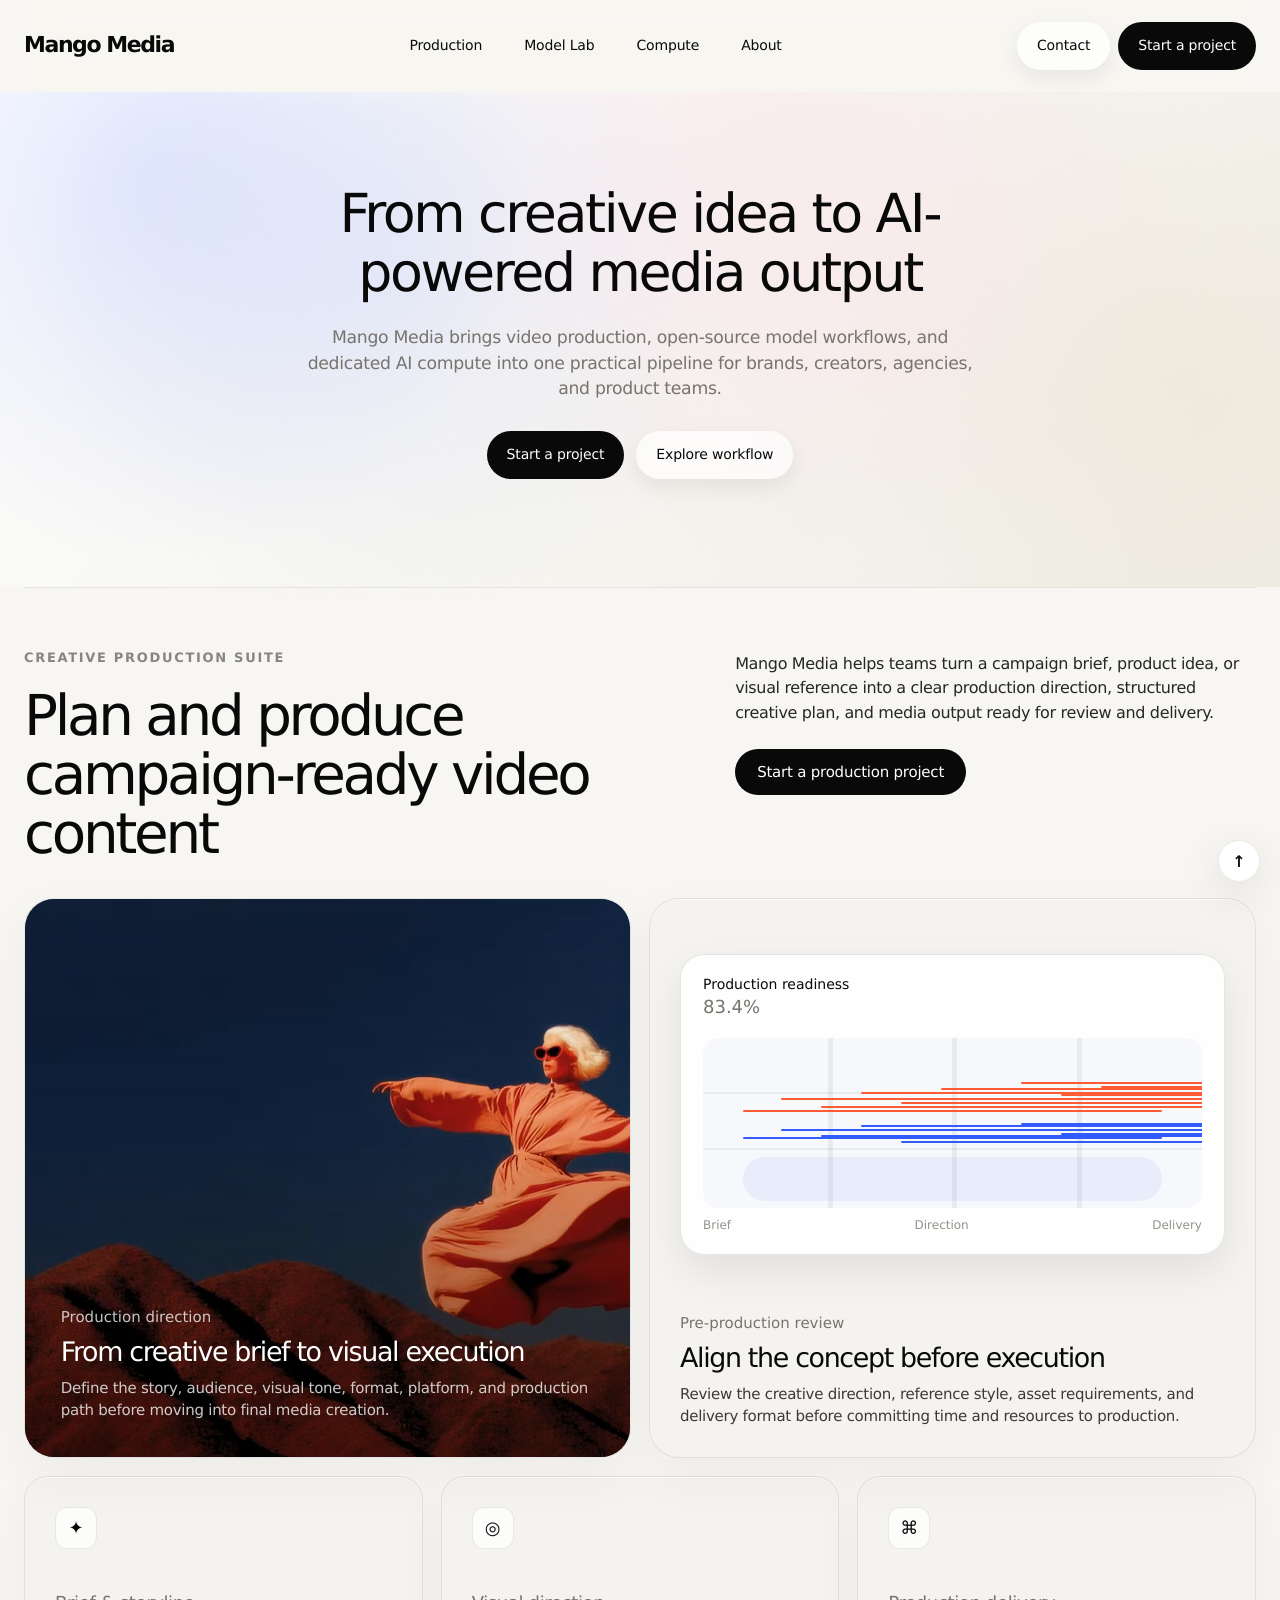
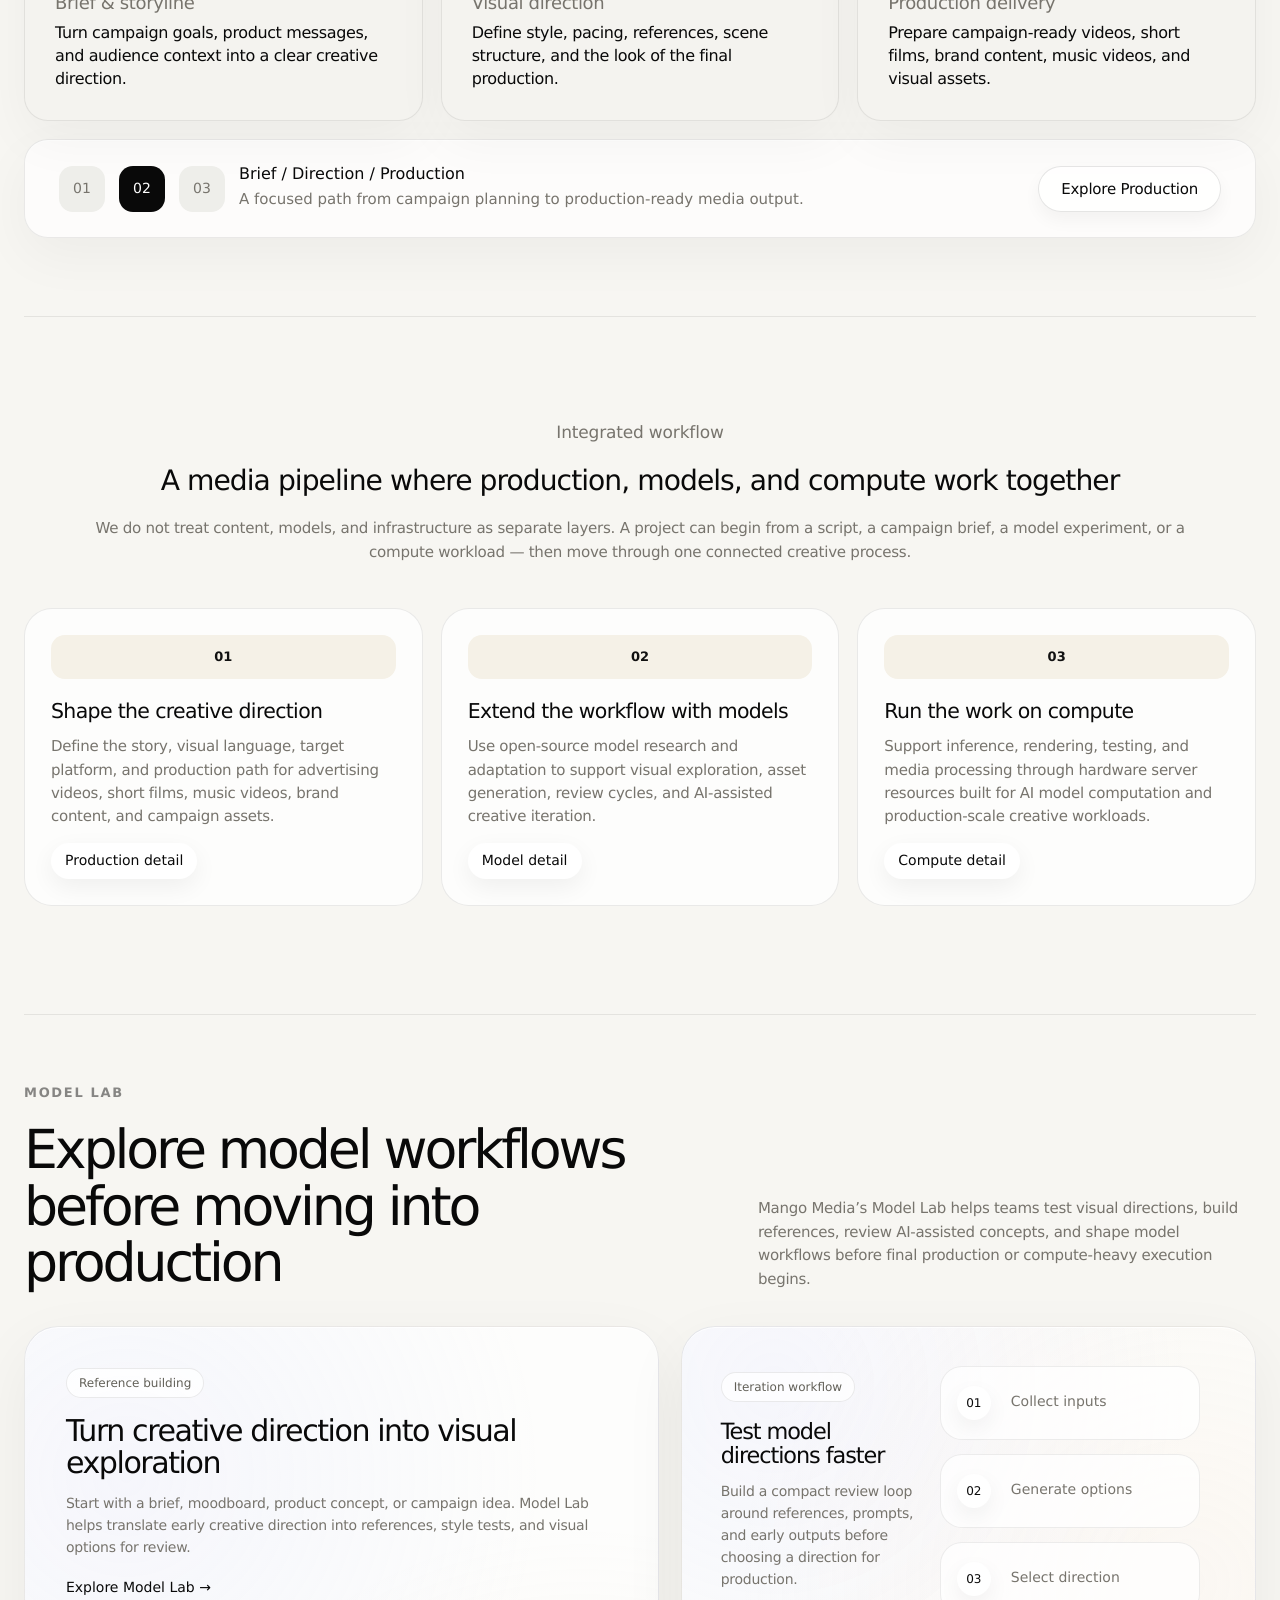
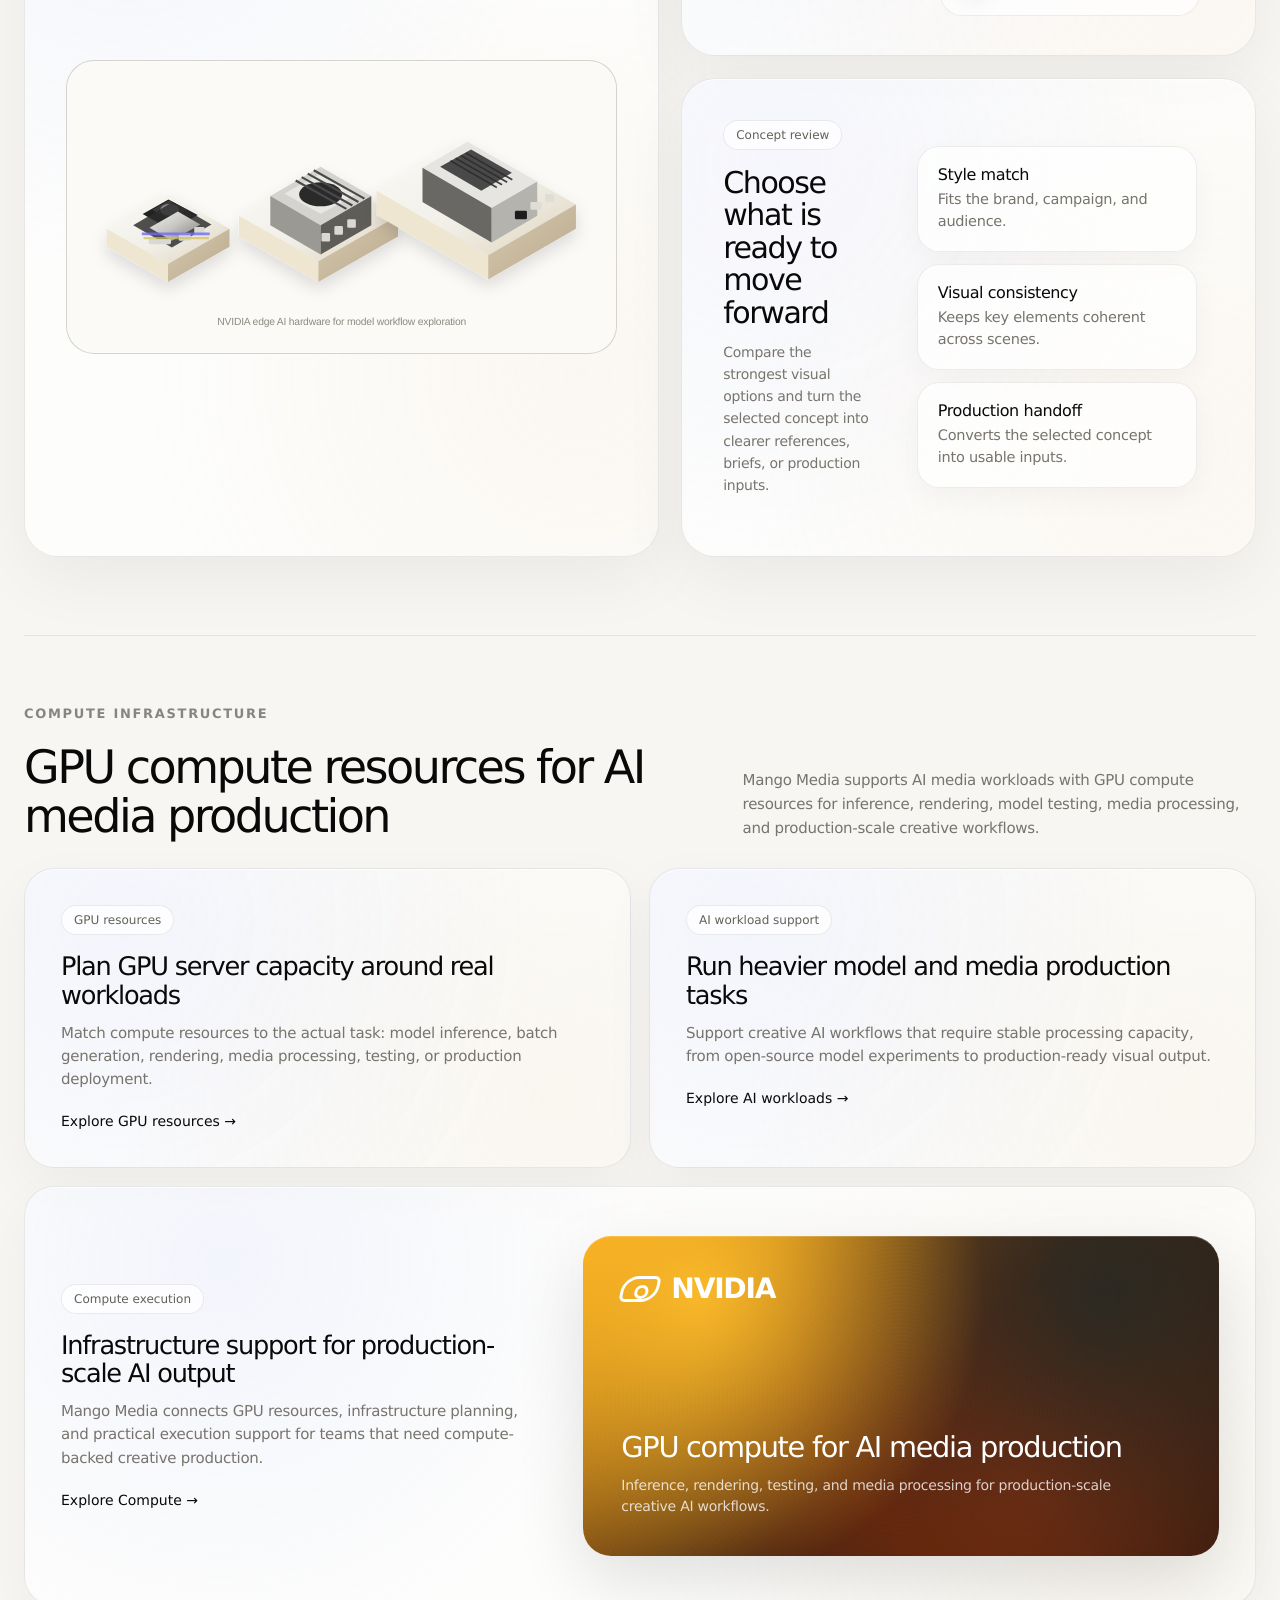
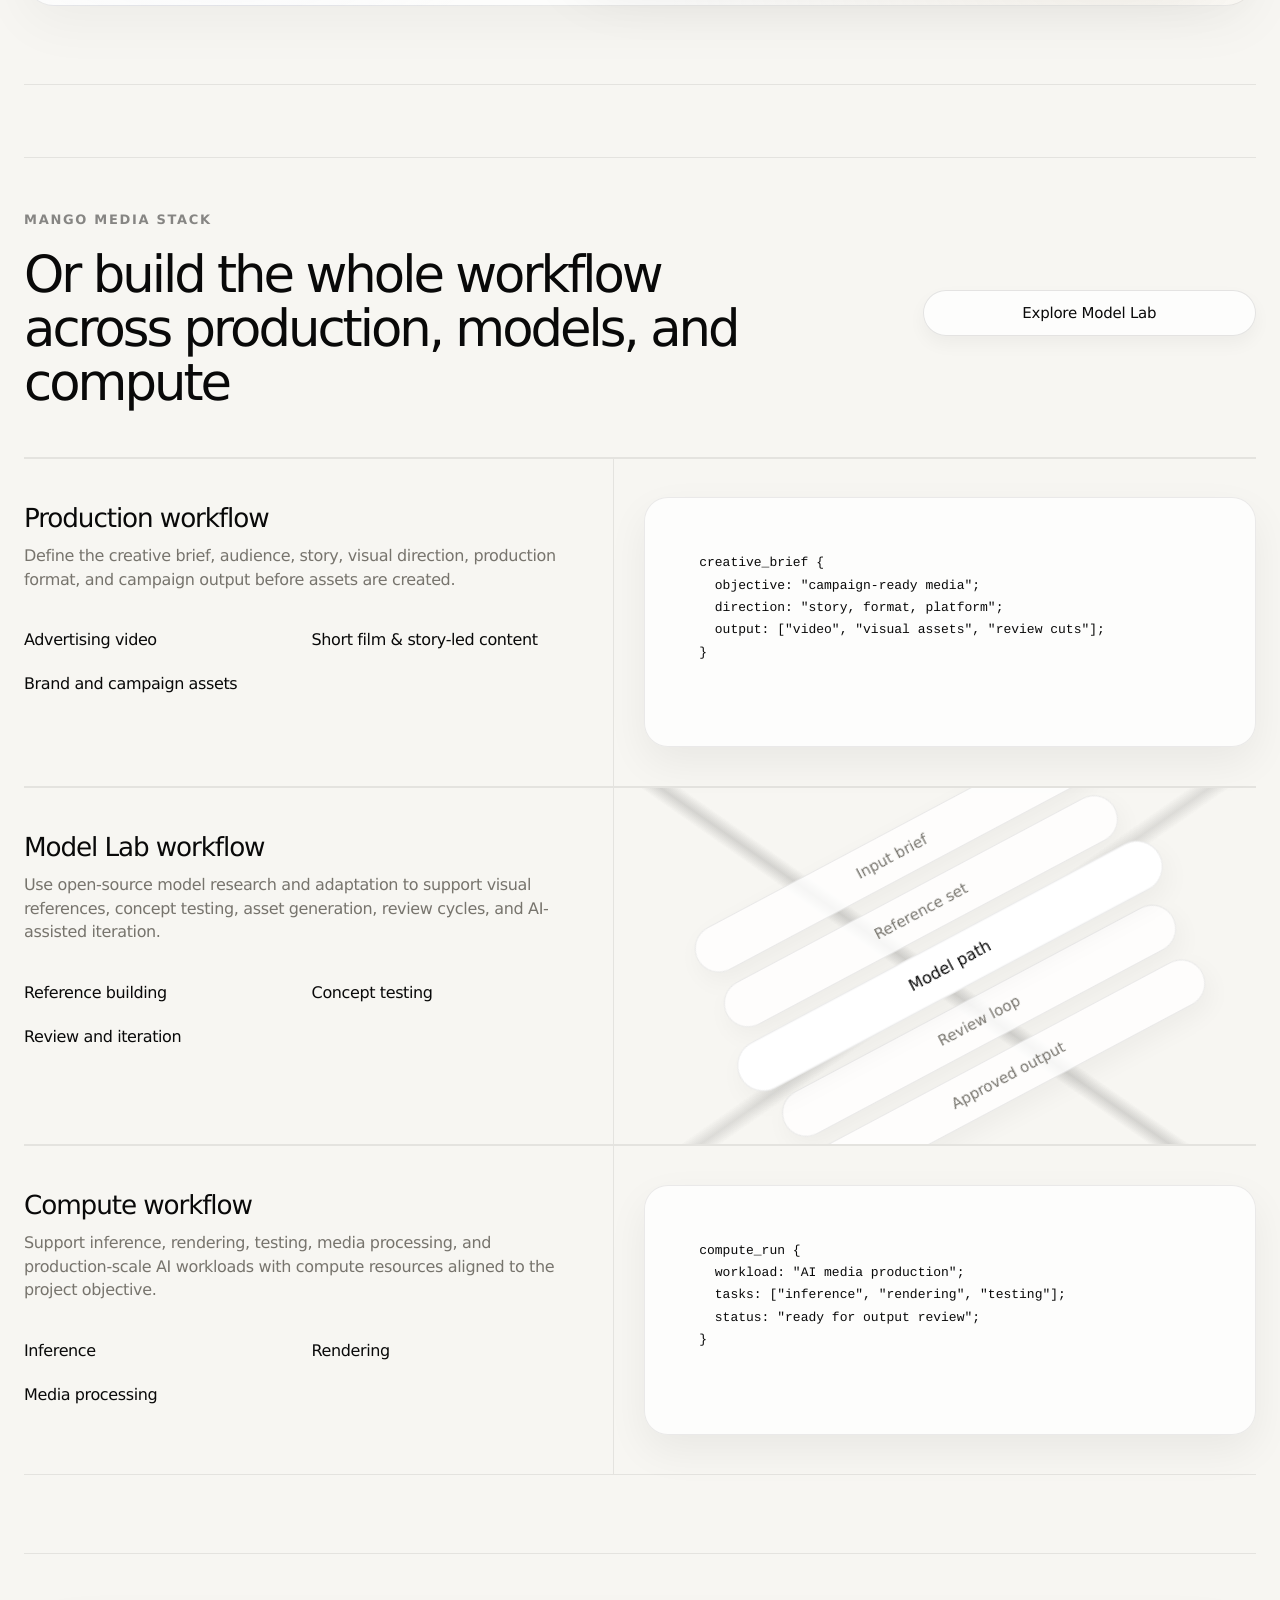
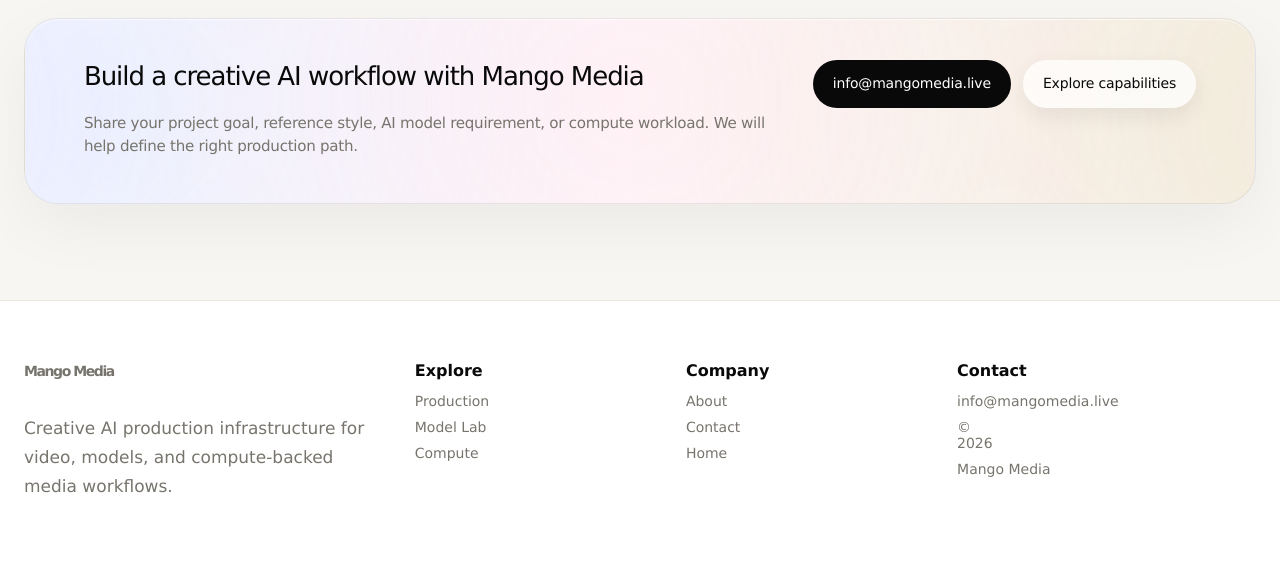
==== commit 3fb210d7: "Update index.html" ====
--- a/index.html
+++ b/index.html
@@ -369,56 +369,57 @@
 </div>
       </article>
 
-      <article class="home-model-lab-card home-model-lab-card-side">
-        <div class="home-model-lab-copy">
-          <span>Iteration workflow</span>
-          <h3>Review, refine, and align before production</h3>
-          <p>
-            Use open-source model workflows to test concepts, compare directions,
-            adjust references, and prepare stronger creative inputs for production.
-          </p>
-        </div>
-
-        <div class="home-model-lab-steps">
-          <div>
-            <strong>01</strong>
-            <span>Build references</span>
-          </div>
-          <div>
-            <strong>02</strong>
-            <span>Test model outputs</span>
-          </div>
-          <div>
-            <strong>03</strong>
-            <span>Review and refine</span>
-          </div>
-        </div>
-      </article>
+<article class="home-model-lab-card home-model-lab-card-side">
+  <div class="home-model-lab-copy">
+    <span>Iteration workflow</span>
+    <h3>Test model directions faster</h3>
+    <p>
+      Build a compact review loop around references, prompts, and early outputs before
+      choosing a direction for production.
+    </p>
+  </div>
+
+  <div class="home-model-lab-steps">
+    <div>
+      <strong>01</strong>
+      <span>Collect inputs</span>
+    </div>
+
+    <div>
+      <strong>02</strong>
+      <span>Generate options</span>
+    </div>
+
+    <div>
+      <strong>03</strong>
+      <span>Select direction</span>
+    </div>
+  </div>
+</article>
 <article class="home-model-lab-card home-model-lab-card-review">
   <div class="home-model-lab-copy">
     <span>Concept review</span>
-    <h3>Compare creative directions before production</h3>
+    <h3>Choose what is ready to move forward</h3>
     <p>
-      Model Lab helps teams review AI-assisted concepts before committing to
-      production. The goal is not only to generate visuals, but to understand which
-      direction is clear, consistent, and ready to become production input.
+      Compare the strongest visual options and turn the selected concept into clearer
+      references, briefs, or production inputs.
     </p>
   </div>
 
   <div class="home-model-lab-review-list">
     <article>
-      <strong>Style fit</strong>
-      <span>Check whether the visual direction matches the campaign, brand, or product goal.</span>
+      <strong>Style match</strong>
+      <span>Fits the brand, campaign, and audience.</span>
     </article>
 
     <article>
-      <strong>Consistency</strong>
-      <span>Compare references, scenes, and generated options before moving forward.</span>
+      <strong>Visual consistency</strong>
+      <span>Keeps key elements coherent across scenes.</span>
     </article>
 
     <article>
-      <strong>Production input</strong>
-      <span>Turn the selected direction into clearer assets, prompts, references, or briefs.</span>
+      <strong>Production handoff</strong>
+      <span>Converts the selected concept into usable inputs.</span>
     </article>
   </div>
 </article>
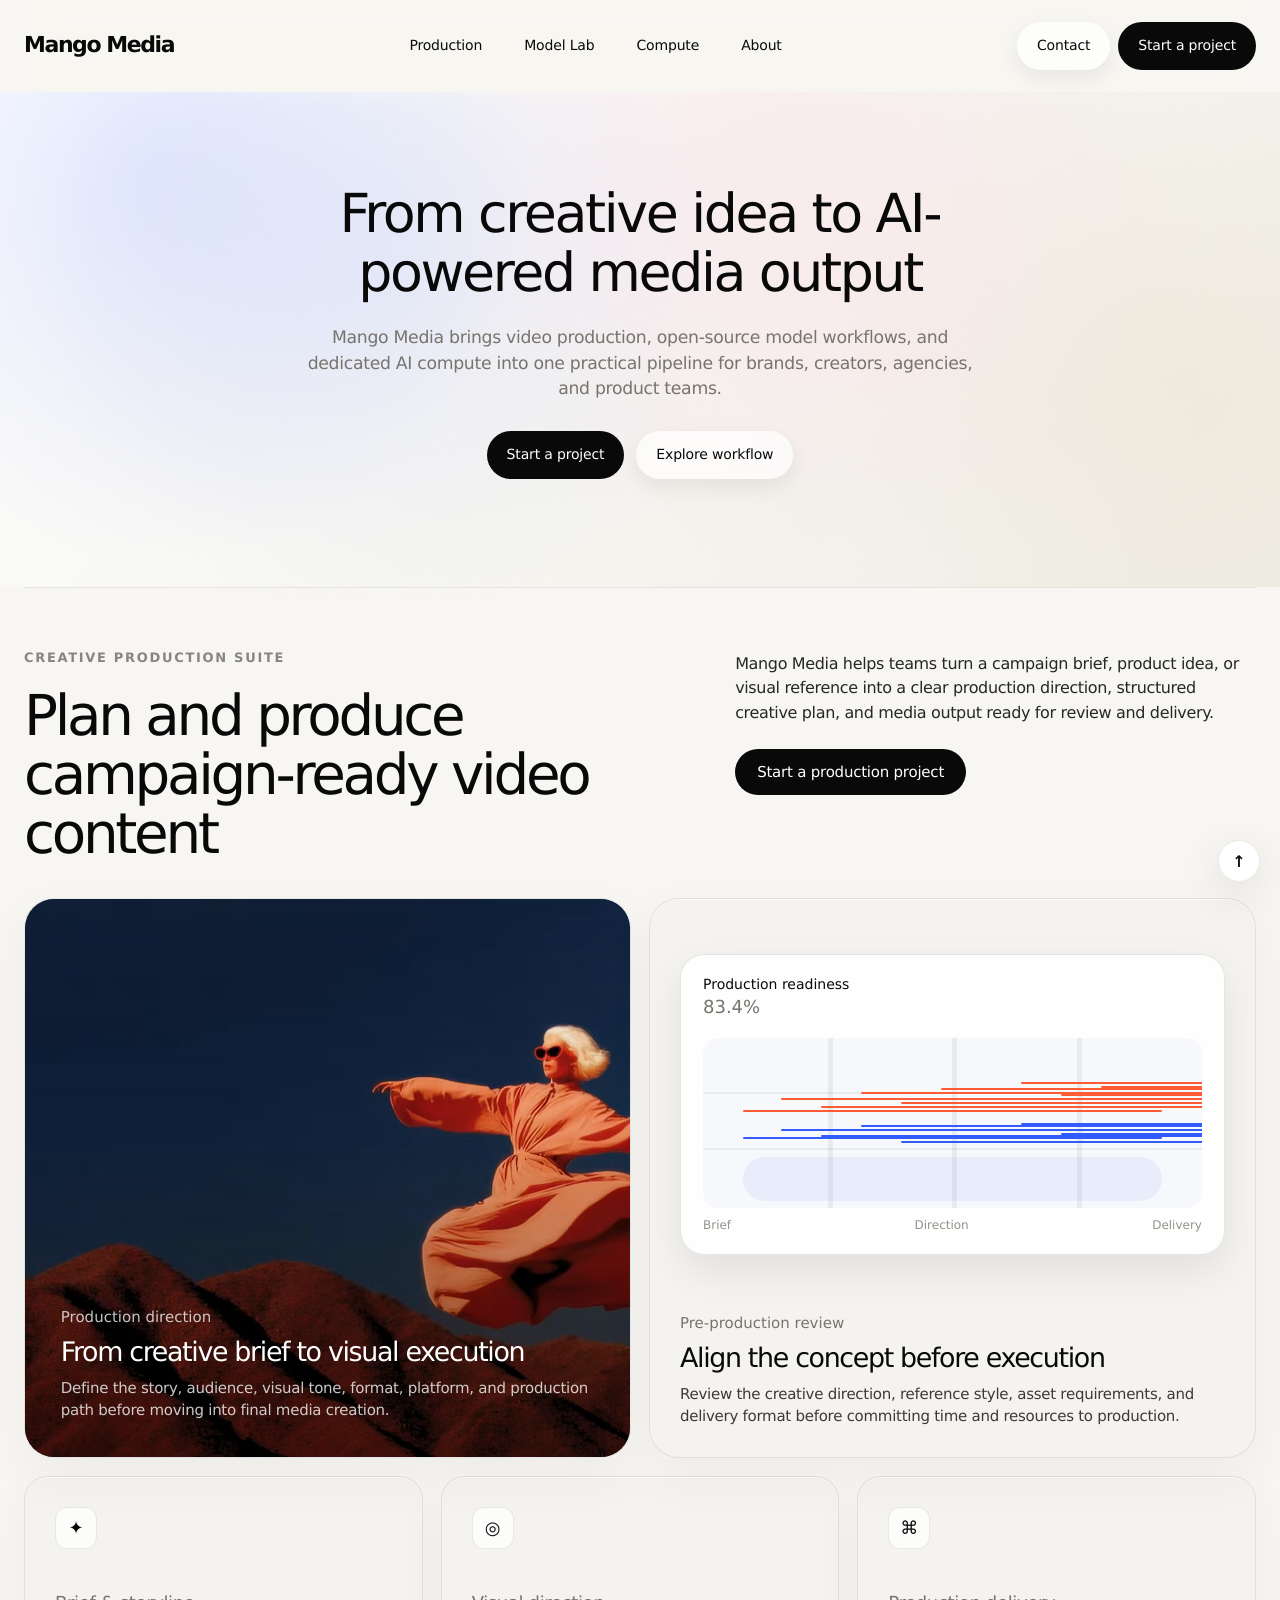
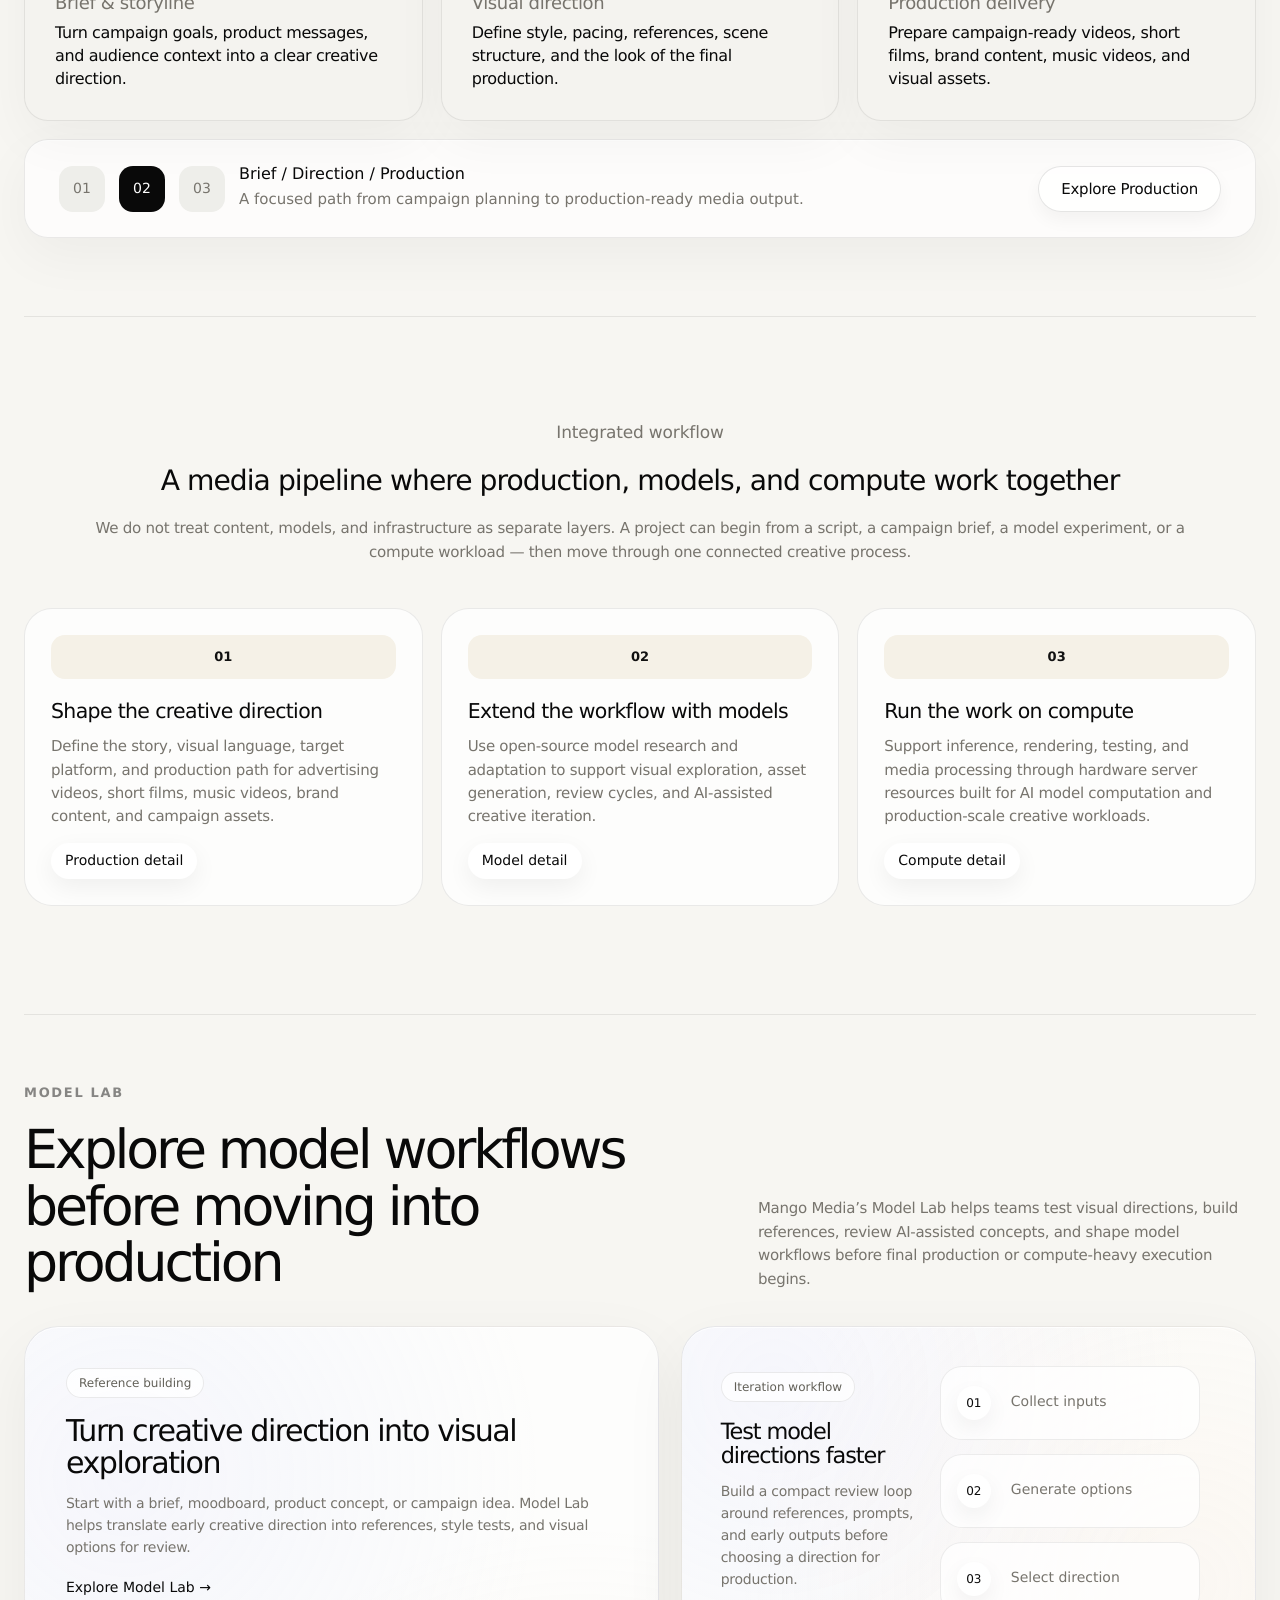
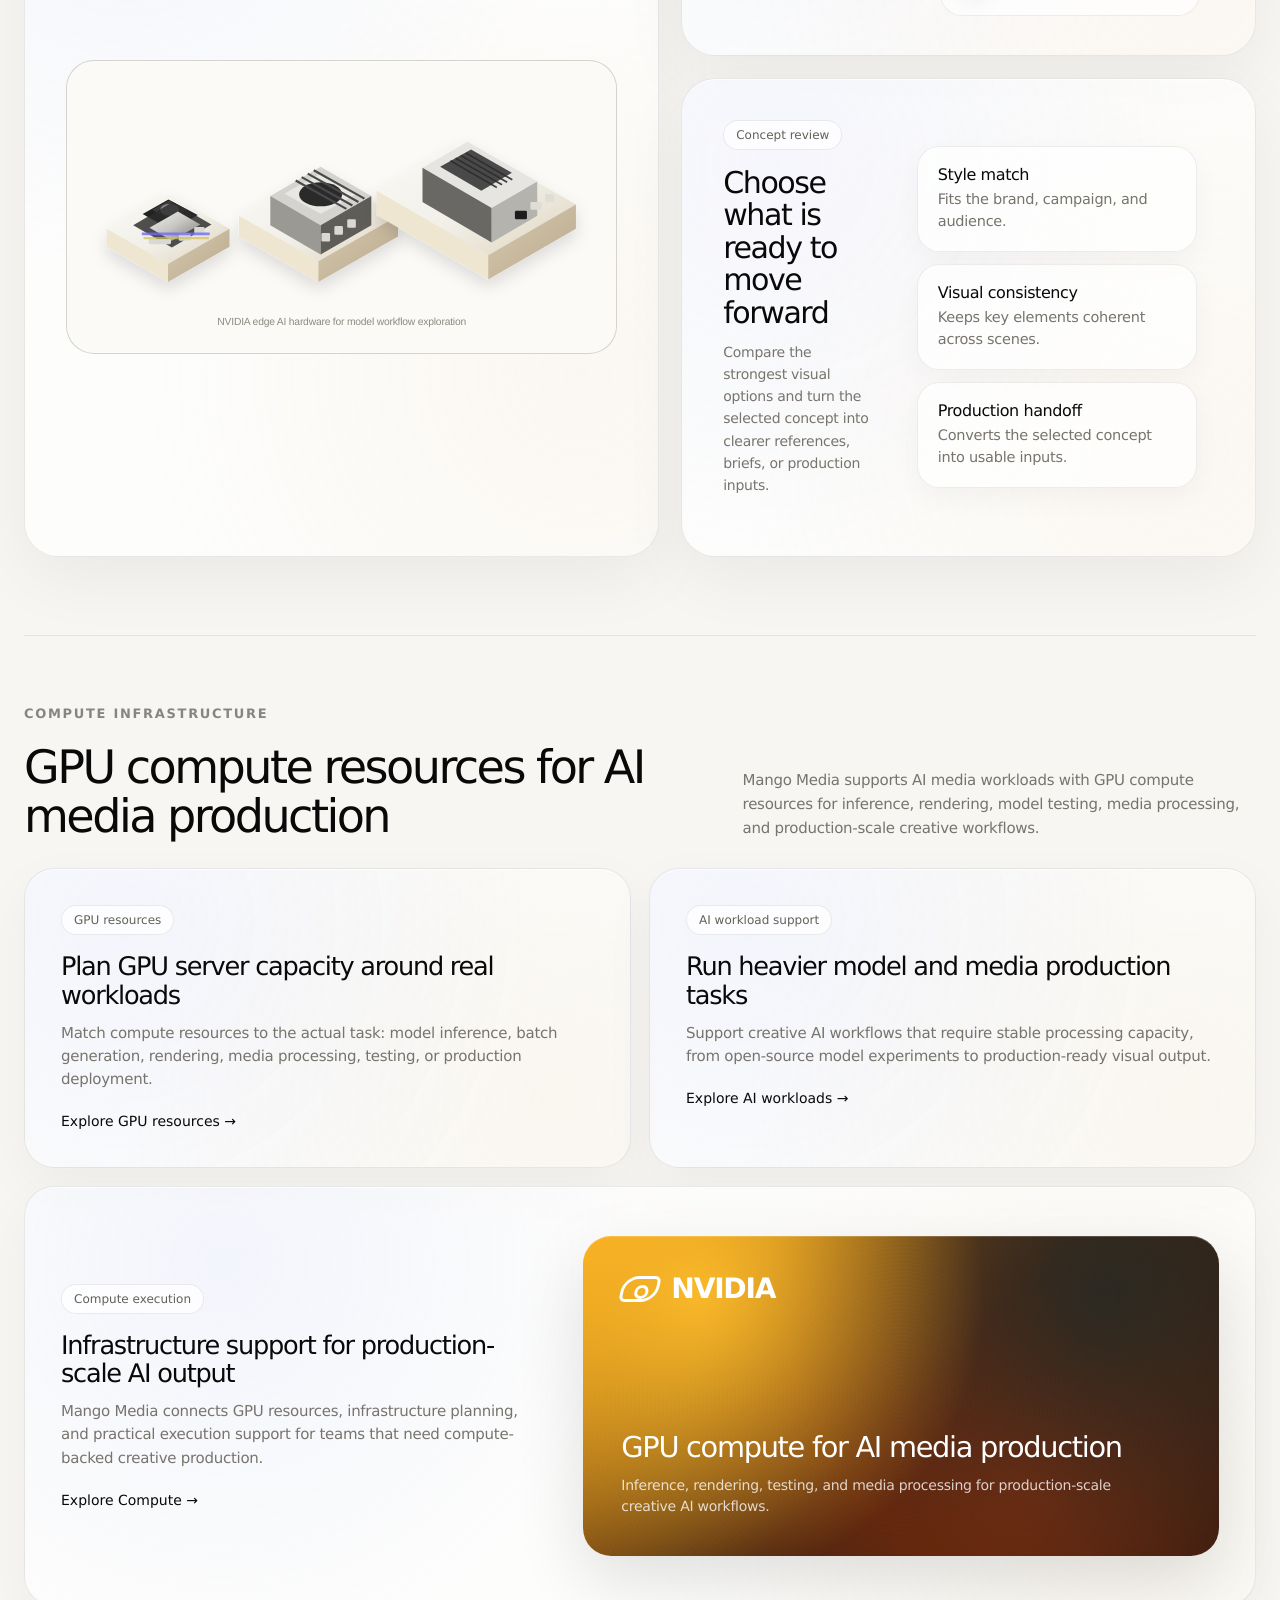
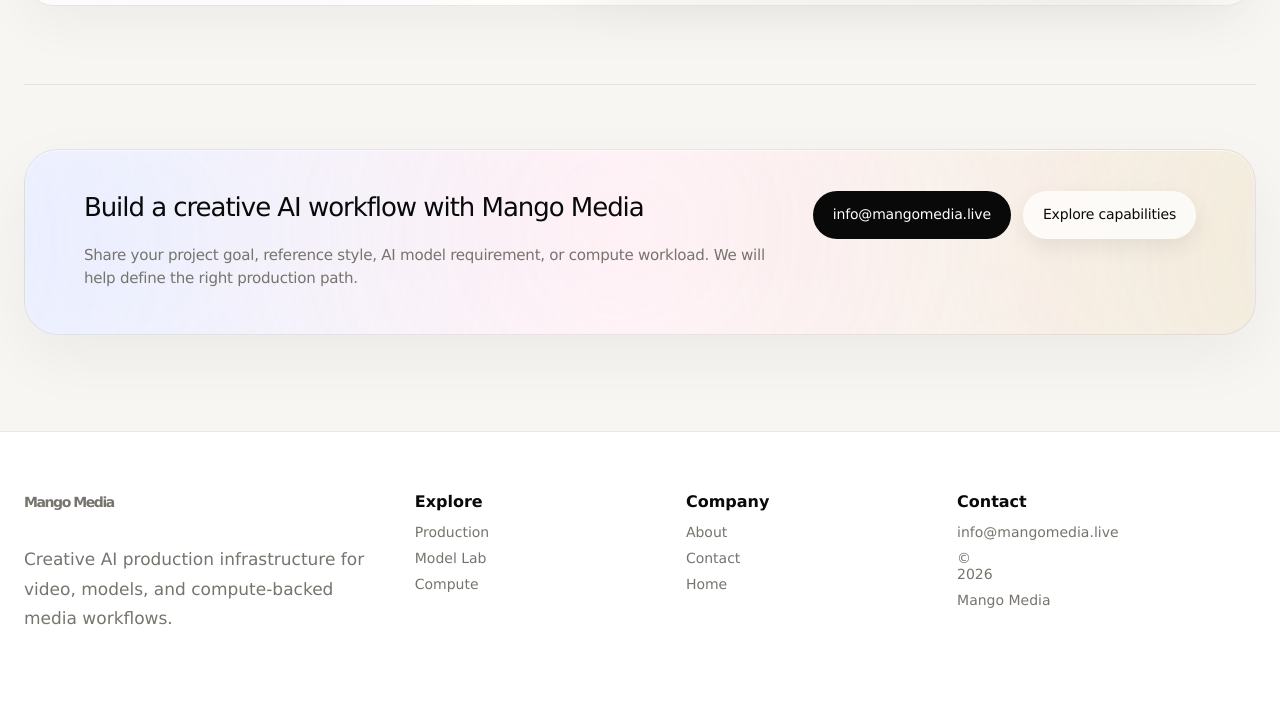
==== commit bd25fbd4: "Update index.html" ====
--- a/index.html
+++ b/index.html
@@ -185,7 +185,6 @@
       </a>
     </div>
   </div>
-</section>
 </section>
     <section id="workflow" class="section home-summary">
       <div class="section-title centered-home">
@@ -490,98 +489,7 @@
     </div>
   </div>
 </section>
-<section class="section home-mango-stack" aria-label="Mango Media capability stack">
-  <div class="home-mango-stack-inner">
-    <div class="home-mango-stack-heading">
-      <div>
-        <p class="eyebrow">Mango Media stack</p>
-        <h2>Or build the whole workflow across production, models, and compute</h2>
-      </div>
-
-      <a class="home-stack-button" href="/models.html">
-        Explore Model Lab
-      </a>
-    </div>
-
-    <div class="home-stack-row">
-      <div class="home-stack-copy">
-        <h3>Production workflow</h3>
-        <p>
-          Define the creative brief, audience, story, visual direction, production format,
-          and campaign output before assets are created.
-        </p>
-
-        <div class="home-stack-points">
-          <span>Advertising video</span>
-          <span>Short film & story-led content</span>
-          <span>Brand and campaign assets</span>
-        </div>
-      </div>
-
-      <div class="home-stack-mock">
-        <div class="home-stack-code-card">
-          <pre><code>creative_brief {
-  objective: "campaign-ready media";
-  direction: "story, format, platform";
-  output: ["video", "visual assets", "review cuts"];
-}</code></pre>
-        </div>
-      </div>
-    </div>
-
-    <div class="home-stack-row">
-      <div class="home-stack-copy">
-        <h3>Model Lab workflow</h3>
-        <p>
-          Use open-source model research and adaptation to support visual references,
-          concept testing, asset generation, review cycles, and AI-assisted iteration.
-        </p>
-
-        <div class="home-stack-points">
-          <span>Reference building</span>
-          <span>Concept testing</span>
-          <span>Review and iteration</span>
-        </div>
-      </div>
-
-      <div class="home-stack-mock home-stack-mock-diagram">
-        <div class="home-model-diagram">
-          <span>Input brief</span>
-          <span>Reference set</span>
-          <span>Model path</span>
-          <span>Review loop</span>
-          <span>Approved output</span>
-        </div>
-      </div>
-    </div>
-
-    <div class="home-stack-row">
-      <div class="home-stack-copy">
-        <h3>Compute workflow</h3>
-        <p>
-          Support inference, rendering, testing, media processing, and production-scale
-          AI workloads with compute resources aligned to the project objective.
-        </p>
-
-        <div class="home-stack-points">
-          <span>Inference</span>
-          <span>Rendering</span>
-          <span>Media processing</span>
-        </div>
-      </div>
-
-      <div class="home-stack-mock">
-        <div class="home-stack-code-card">
-          <pre><code>compute_run {
-  workload: "AI media production";
-  tasks: ["inference", "rendering", "testing"];
-  status: "ready for output review";
-}</code></pre>
-        </div>
-      </div>
-    </div>
-  </div>
-</section>
+
     <section id="contact" class="section final-cta home-page-cta">
       <div class="container">
         <div class="cta-box">
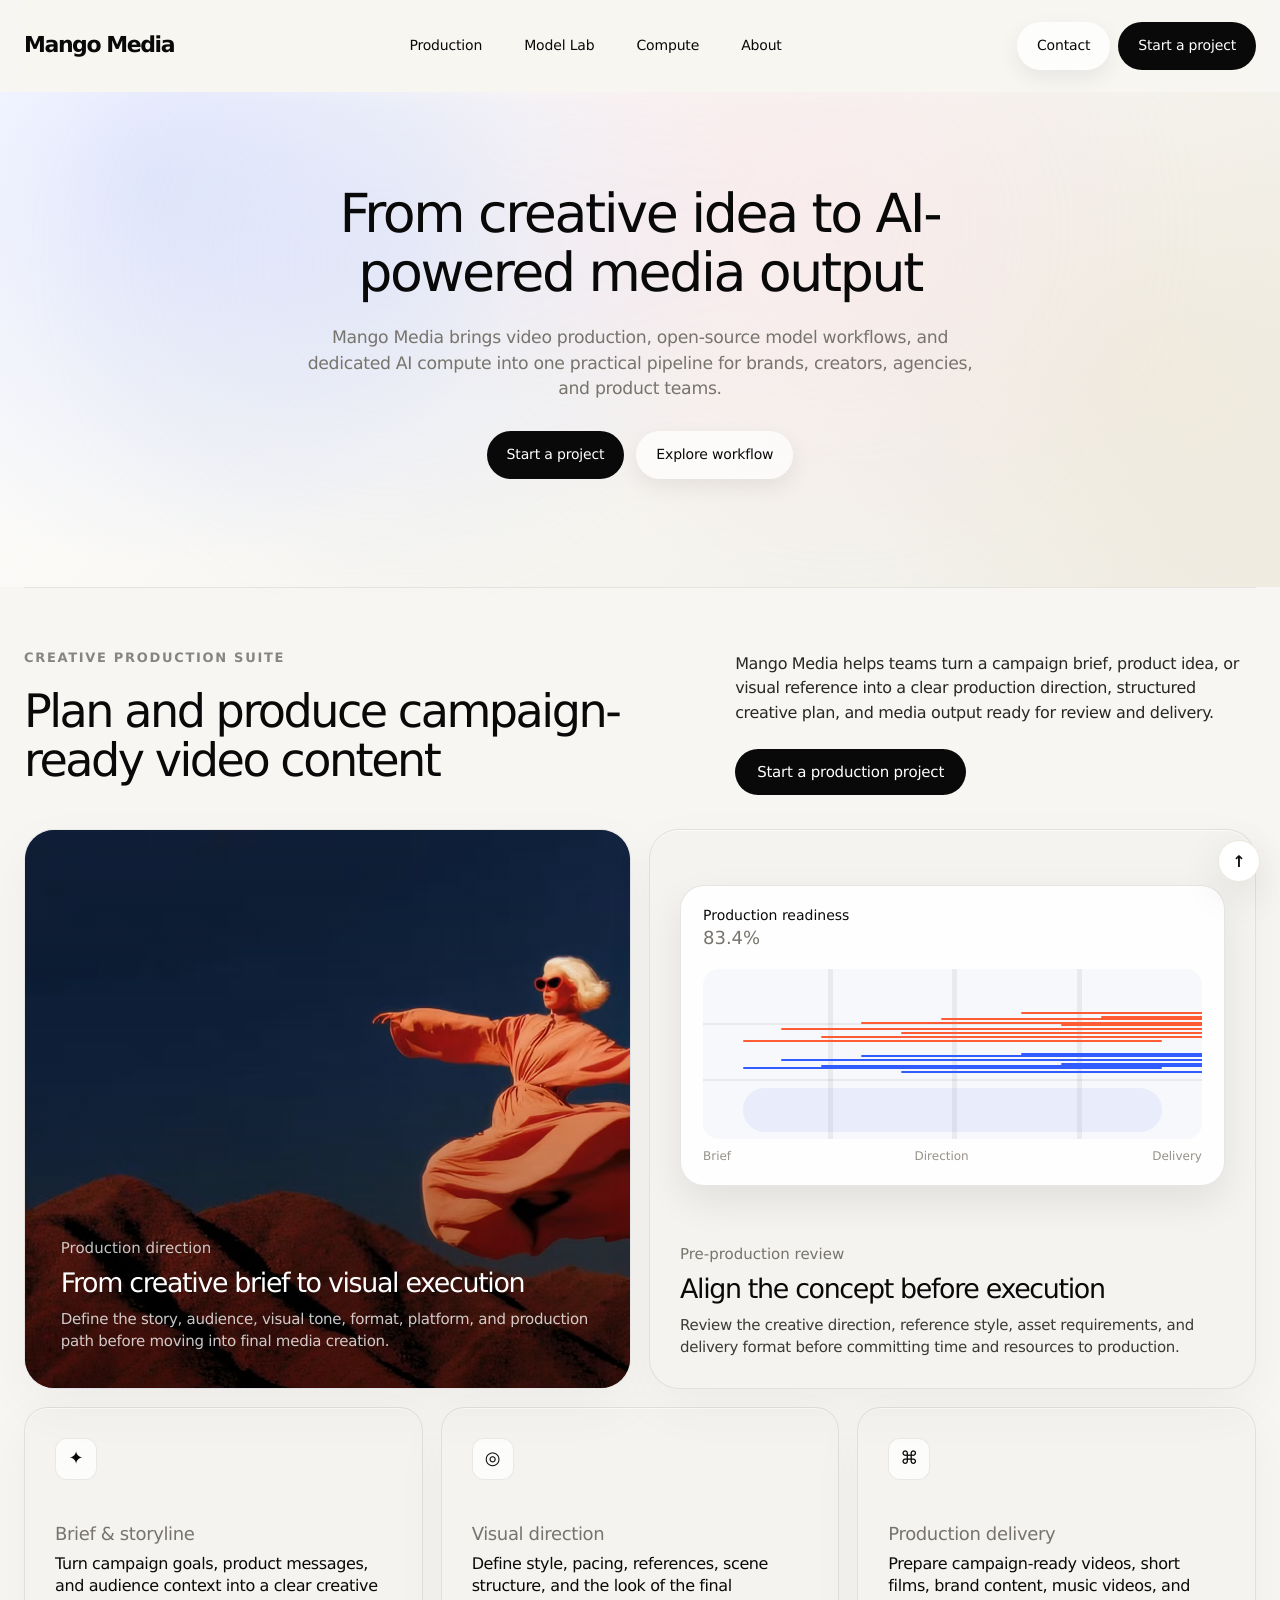
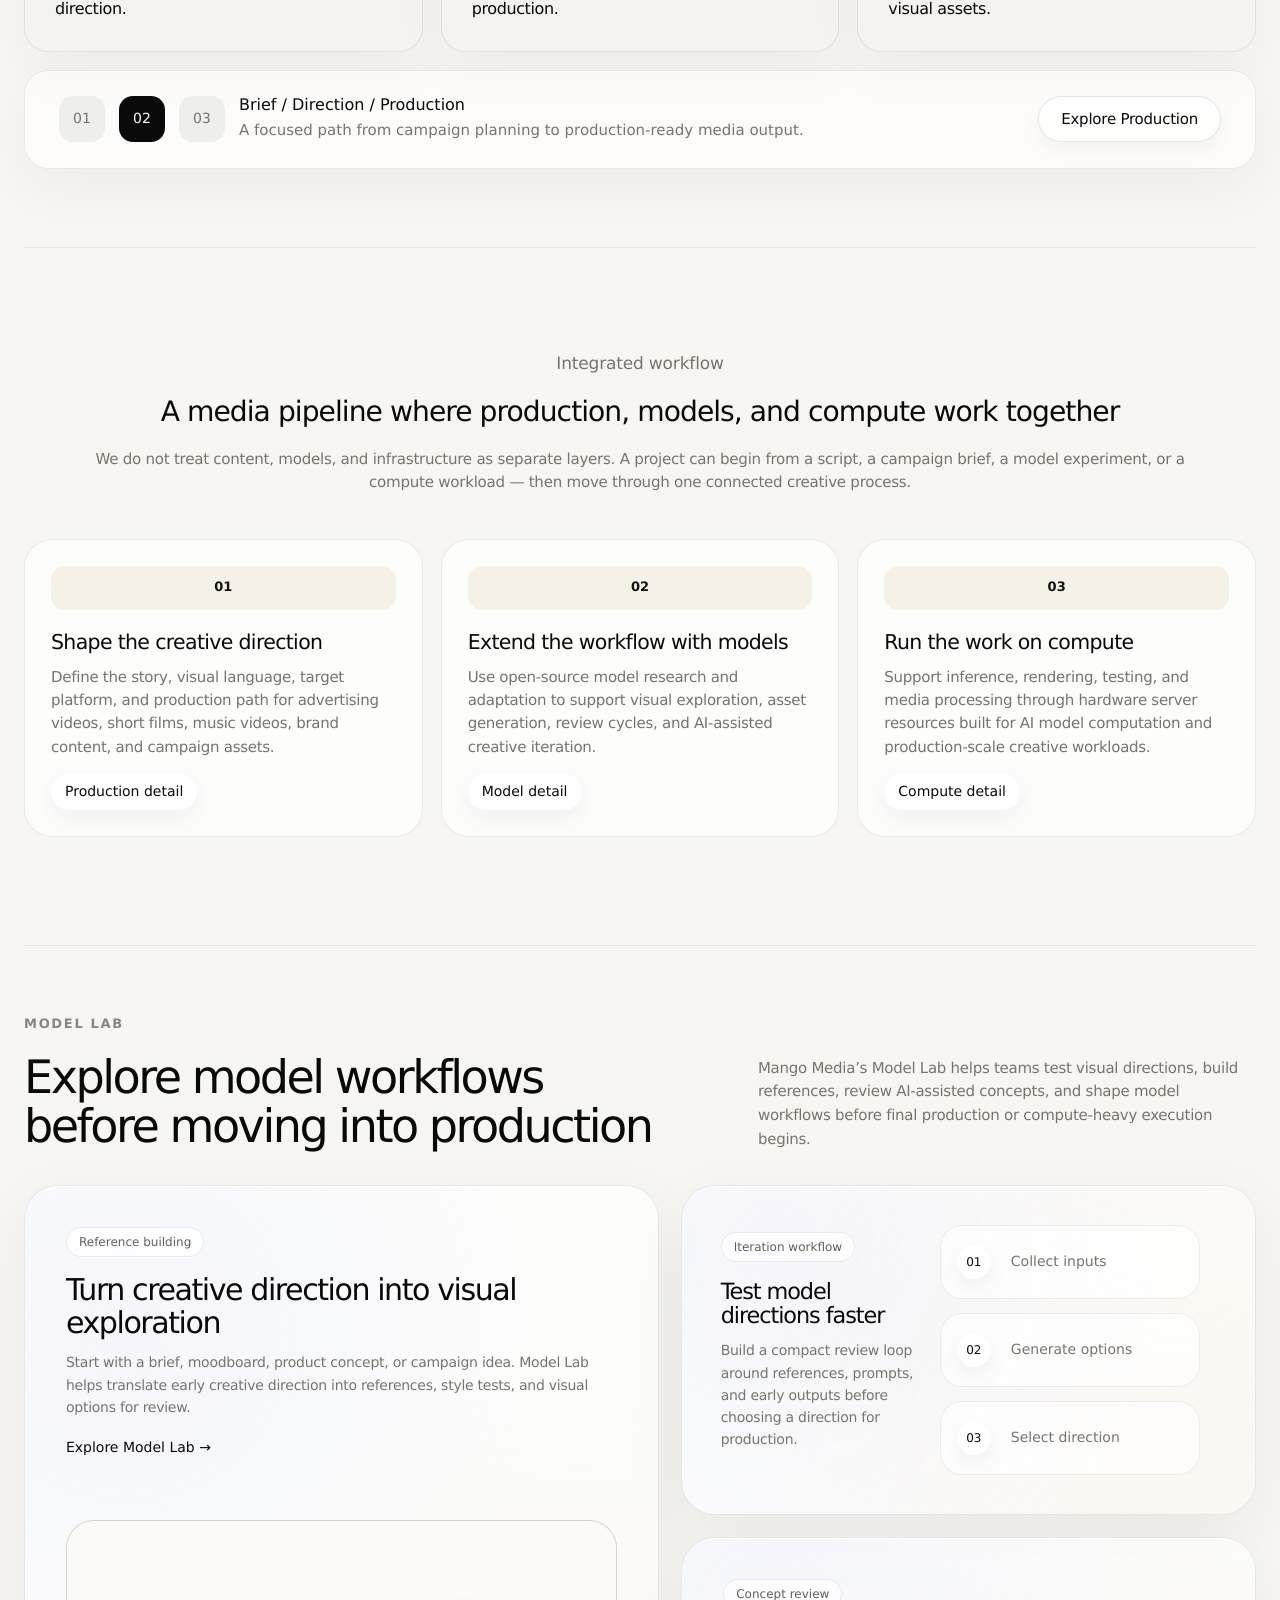
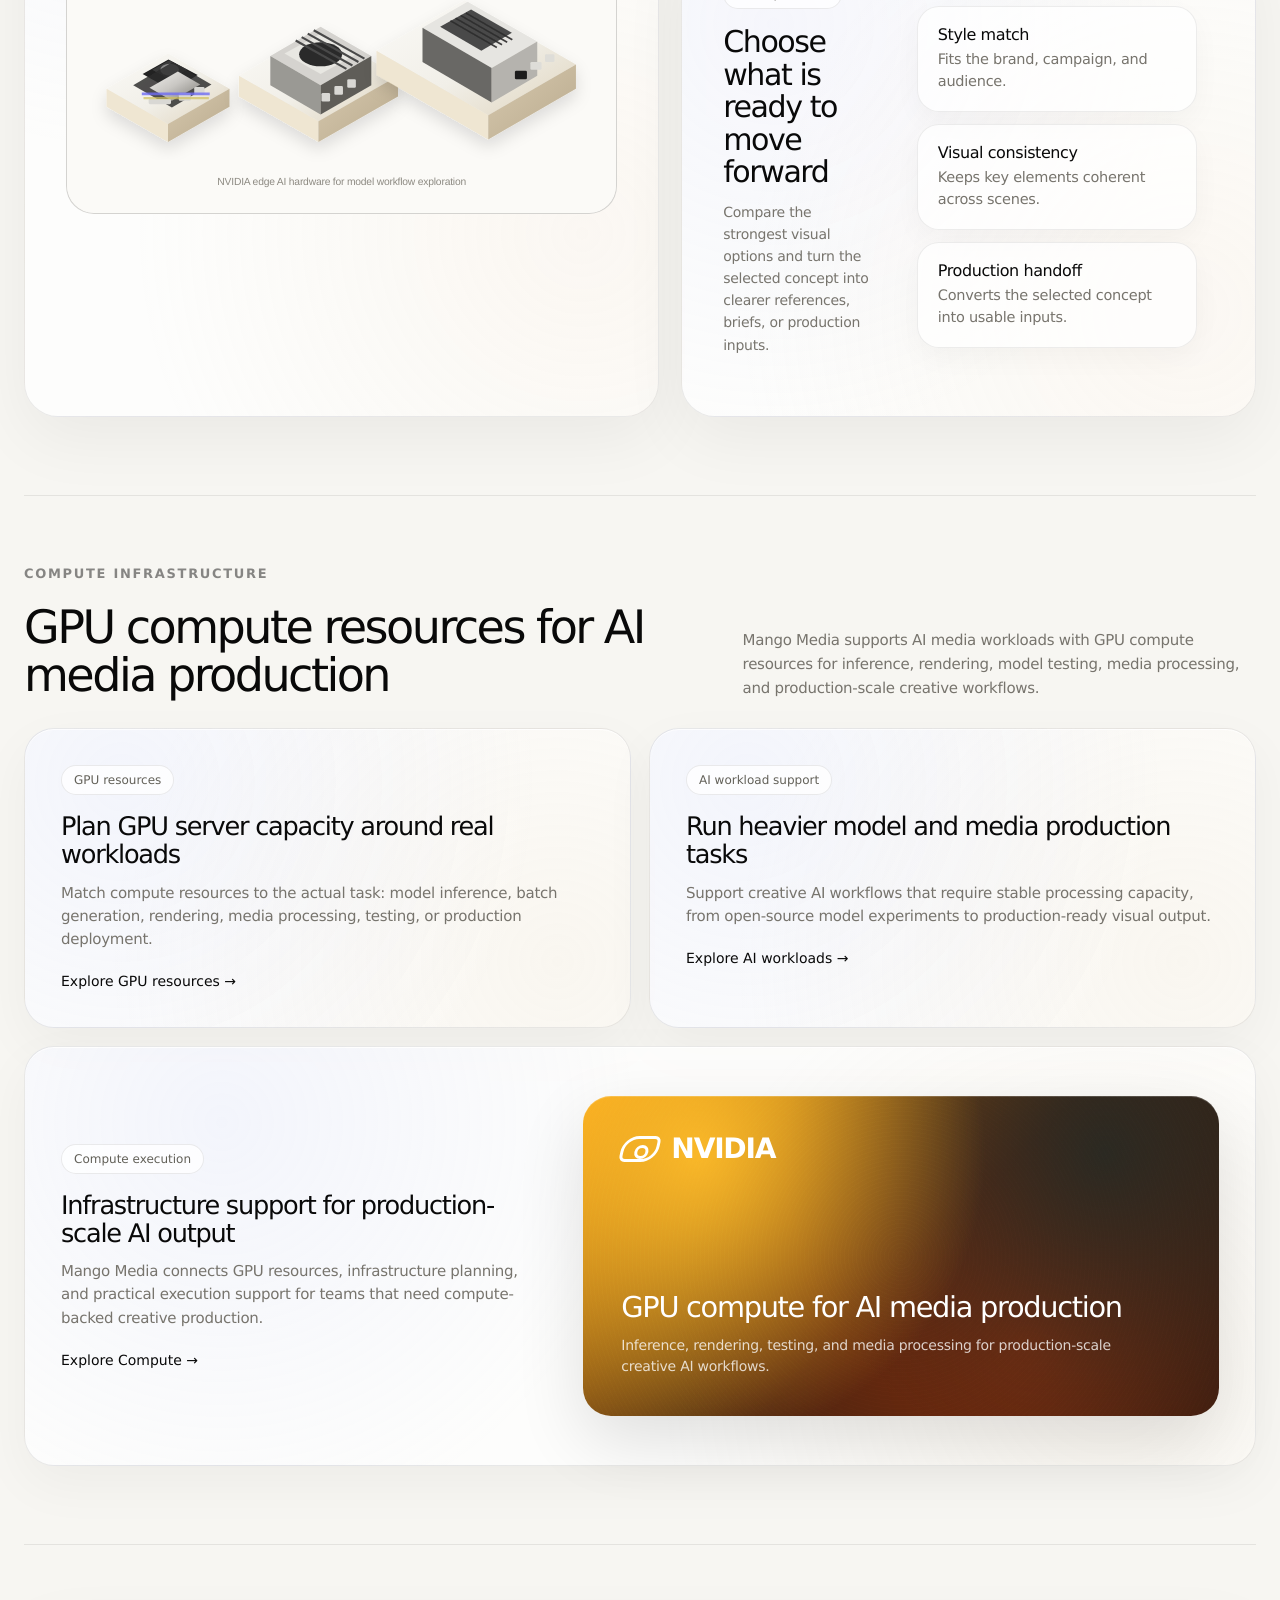
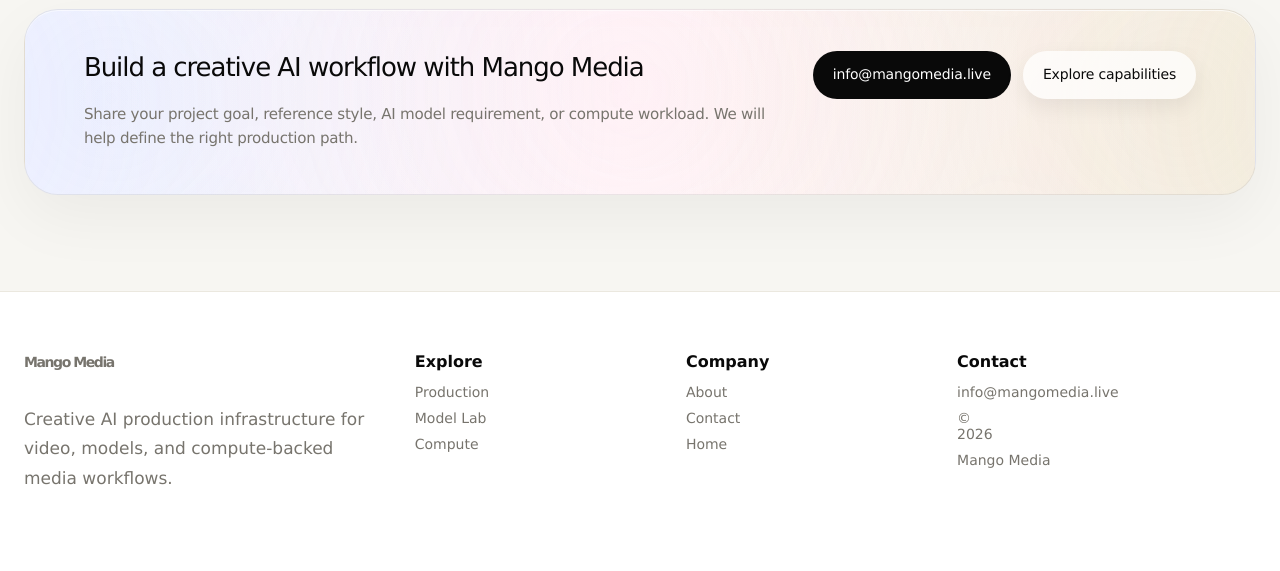
==== commit 3712b508: "Update index.html" ====
--- a/index.html
+++ b/index.html
@@ -21,7 +21,7 @@
 
   <link rel="stylesheet" href="./mango-soft-lsf-style-v5.css?v=20260709-v7" />
   <link rel="stylesheet" href="./mango-lsf-override.css?v=20260709-v1" />
-<link rel="stylesheet" href="./mango-content.css?v=20260717-model-lab-review-text1" />
+<link rel="stylesheet" href="./mango-content.css?v=20260717-home-title-size1" />
 </head>
 
 <body>
--- a/mango-content.css
+++ b/mango-content.css
@@ -3065,6 +3065,12 @@
   padding-top: 68px !important;
   padding-bottom: 68px !important;
 }
+@media (min-width: 901px) {
+  .compute-usecase-section .compute-section-title h2 {
+    max-width: 1120px !important;
+    white-space: nowrap;
+  }
+}
 
 /* Compute final CTA */
 
@@ -4189,6 +4195,16 @@
     min-height: 280px;
     border-radius: 24px;
     padding: 28px;
+  }
+}
+/* Homepage section title size refinement */
+
+@media (min-width: 901px) {
+  .home-mango-suite .home-mango-suite-heading h2,
+  .home-model-lab-showcase .home-model-lab-heading h2 {
+    font-size: clamp(34px, 3.6vw, 56px) !important;
+    line-height: 1.07 !important;
+    letter-spacing: -0.054em !important;
   }
 }
 /* Mobile consistency layer */
